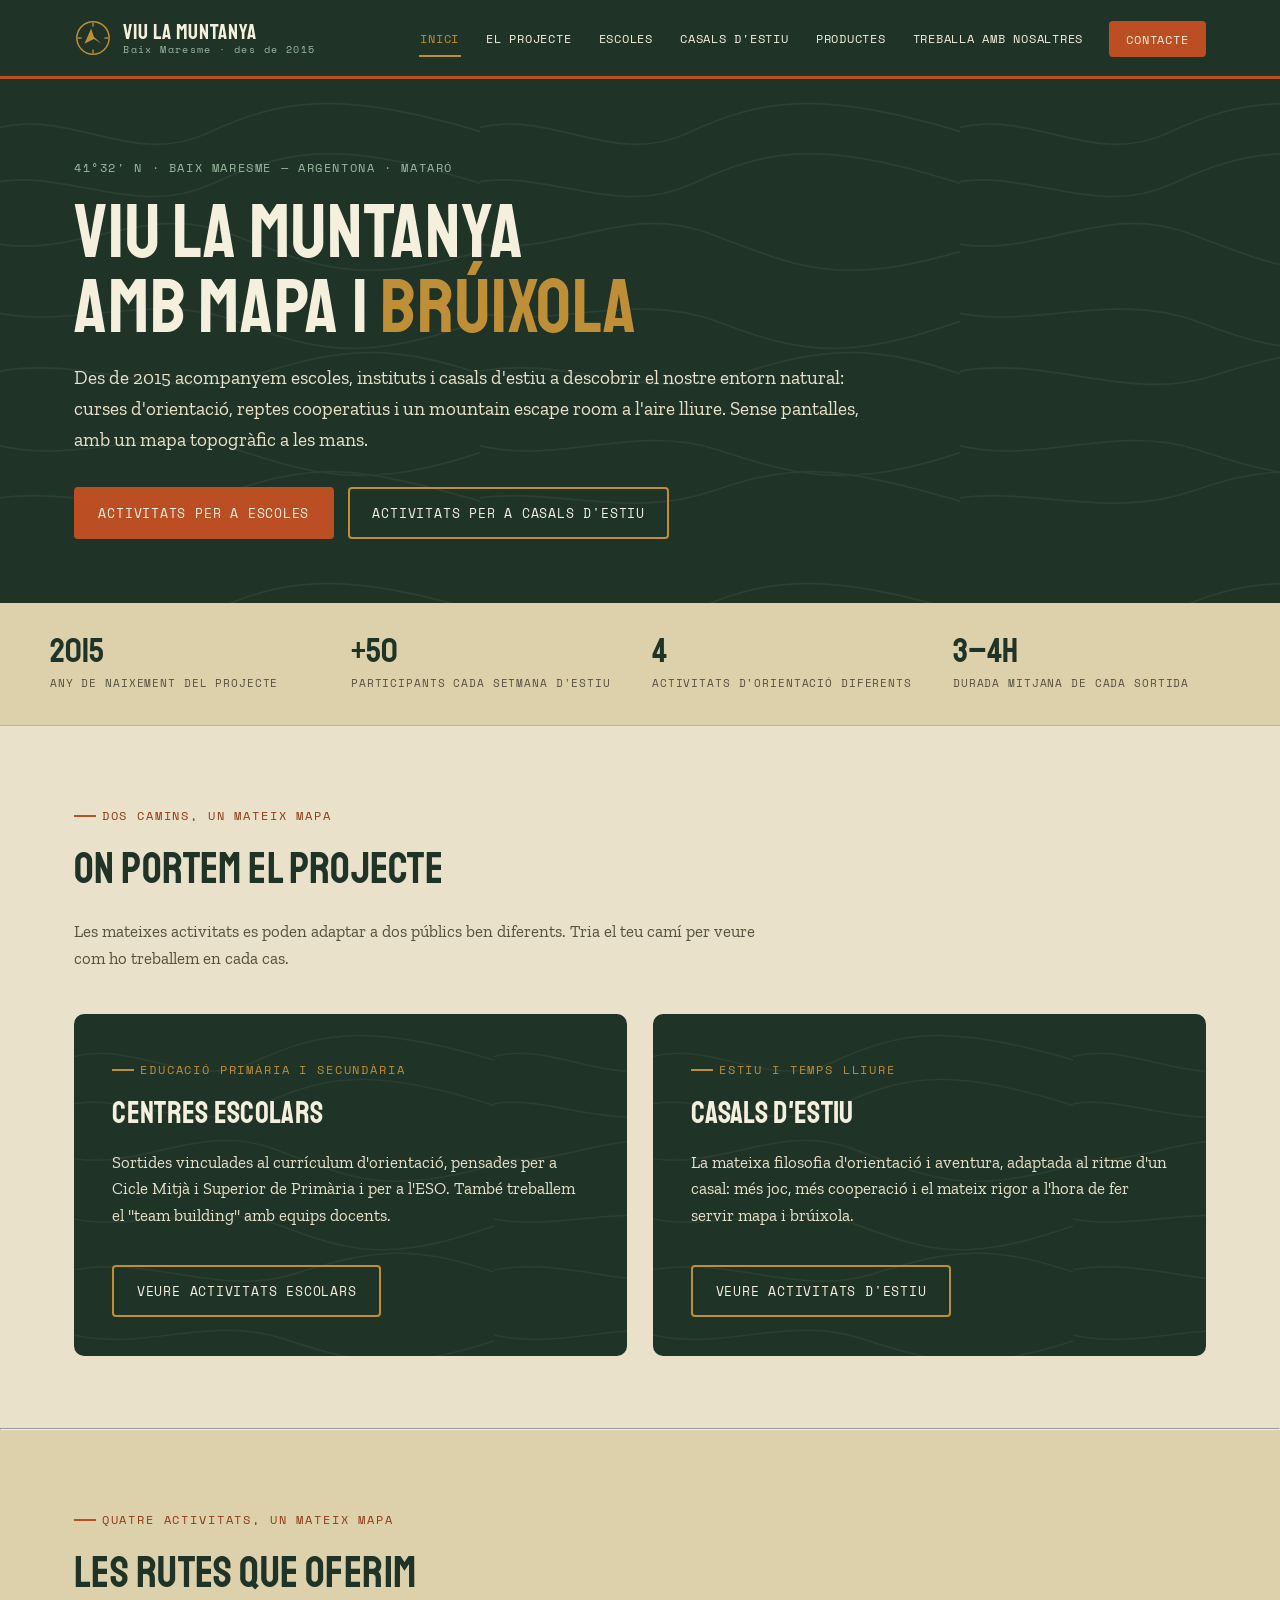
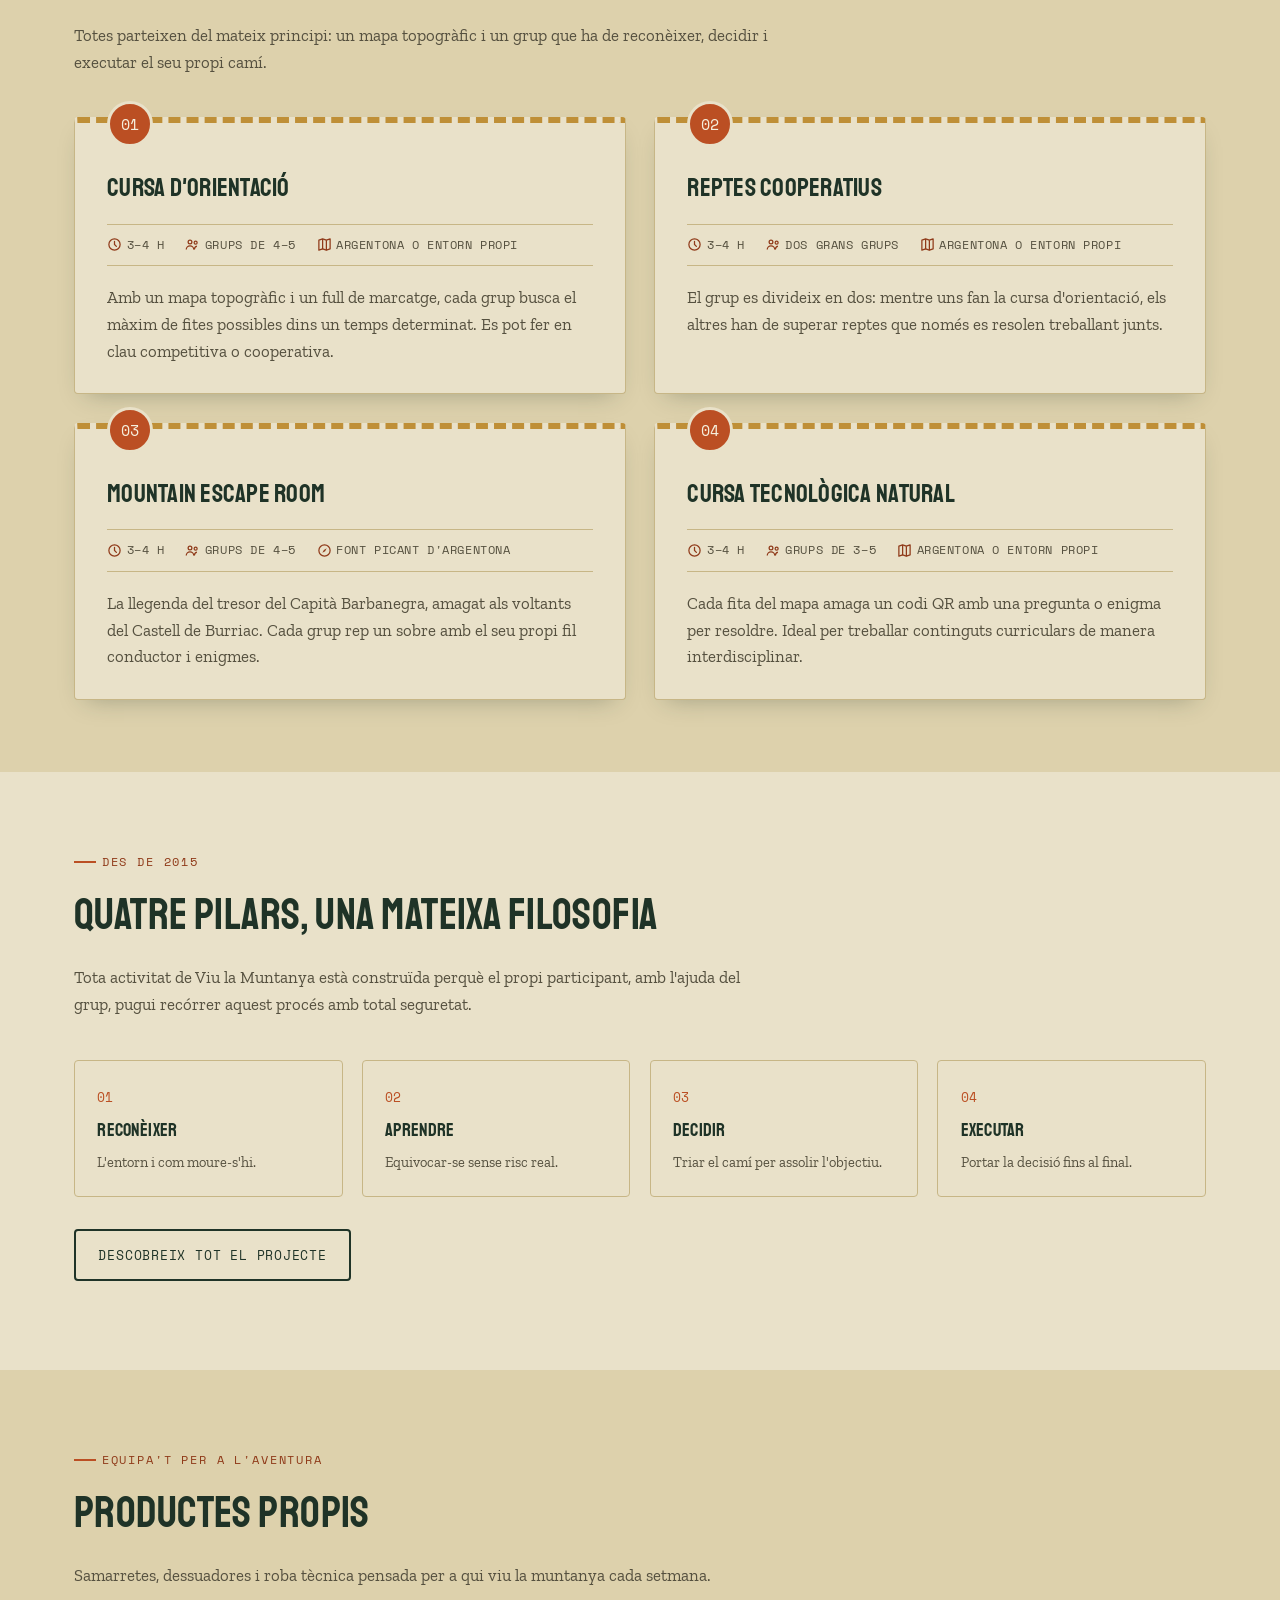
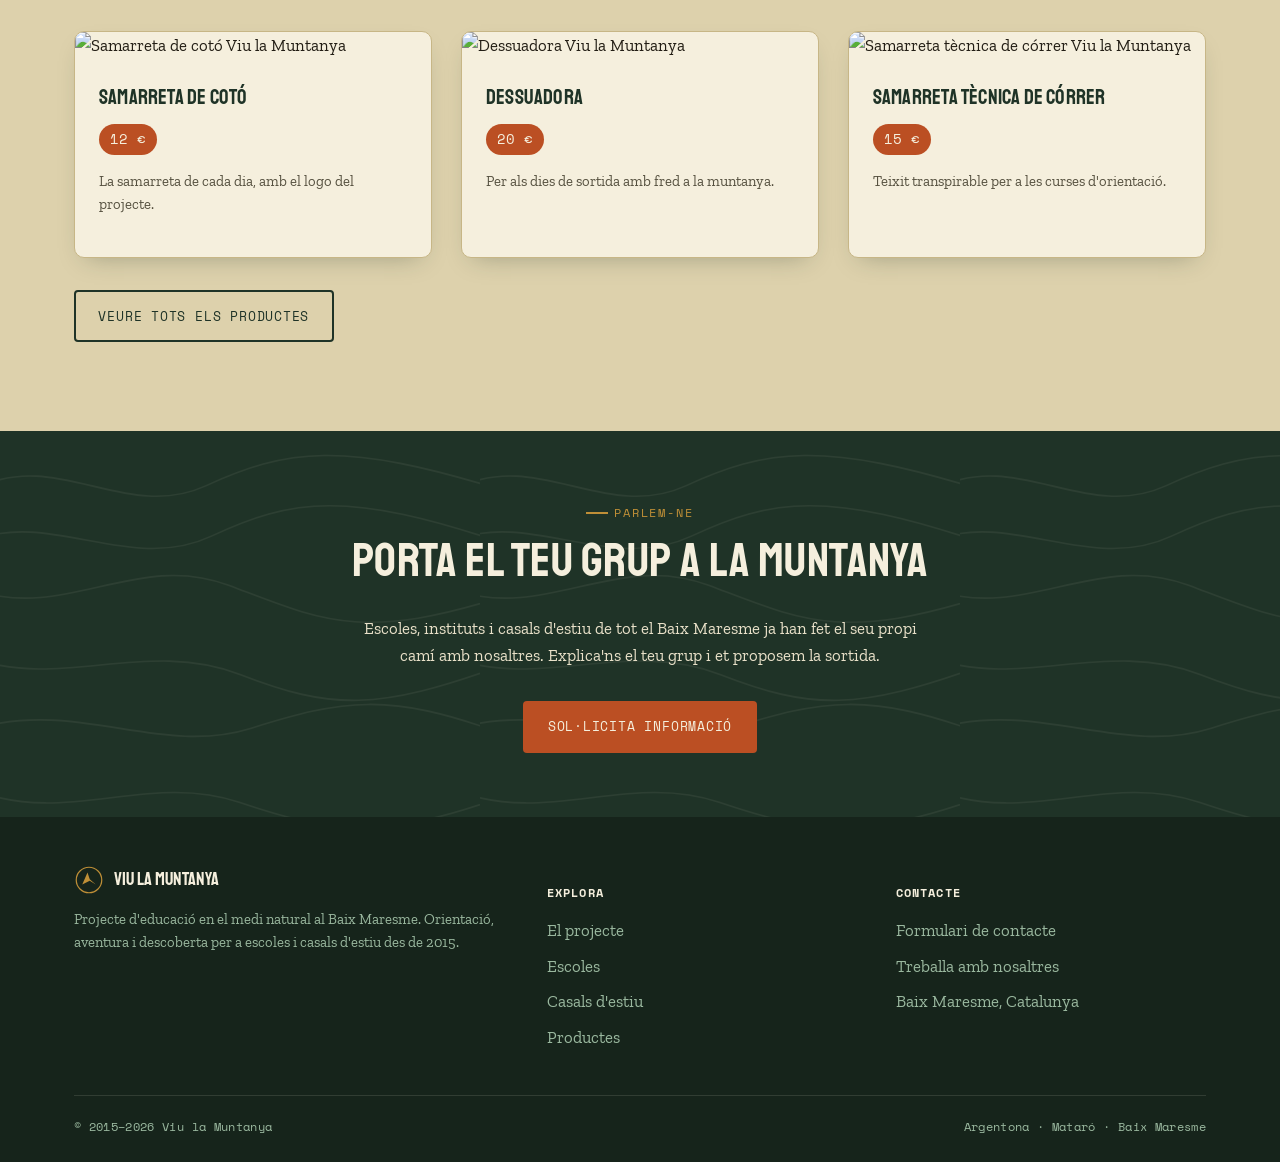
==== index.html @ aa9889a5 "IMPORT" ====
<!doctype html>
<html lang="ca">
<head>
<meta charset="UTF-8">
<meta name="viewport" content="width=device-width, initial-scale=1">
<title>Viu la Muntanya — Orientació i aventura al Baix Maresme</title>
<meta name="description" content="Des de 2015 portem escoles, instituts i casals d'estiu a descobrir el Baix Maresme amb mapa, brúixola i esperit d'aventura. Curses d'orientació, reptes cooperatius i mountain escape room.">
<link rel="icon" type="image/svg+xml" href="assets/favicon.svg">
<link rel="preconnect" href="https://fonts.googleapis.com">
<link rel="preconnect" href="https://fonts.gstatic.com" crossorigin>
<link href="https://fonts.googleapis.com/css2?family=Staatliches&family=Zilla+Slab:wght@400;500;600;700&family=Space+Mono:wght@400;700&display=swap" rel="stylesheet">
<link rel="stylesheet" href="css/styles.css">
</head>
<body>

<svg style="display:none" aria-hidden="true">
  <symbol id="icon-clock" viewBox="0 0 24 24"><circle cx="12" cy="12" r="9" fill="none" stroke="currentColor" stroke-width="2"/><path d="M12 7v5l3 3" fill="none" stroke="currentColor" stroke-width="2" stroke-linecap="round"/></symbol>
  <symbol id="icon-users" viewBox="0 0 24 24"><circle cx="8" cy="8" r="3" fill="none" stroke="currentColor" stroke-width="2"/><path d="M2 20c0-3.3 2.7-6 6-6s6 2.7 6 6" fill="none" stroke="currentColor" stroke-width="2"/><circle cx="17" cy="9" r="2.4" fill="none" stroke="currentColor" stroke-width="2"/><path d="M15 20c0-2.6 1.8-4.7 4-5.4" fill="none" stroke="currentColor" stroke-width="2"/></symbol>
  <symbol id="icon-map" viewBox="0 0 24 24"><path d="M9 3 3 5v16l6-2 6 2 6-2V3l-6 2-6-2Z" fill="none" stroke="currentColor" stroke-width="2" stroke-linejoin="round"/><line x1="9" y1="3" x2="9" y2="19" stroke="currentColor" stroke-width="2"/><line x1="15" y1="5" x2="15" y2="21" stroke="currentColor" stroke-width="2"/></symbol>
  <symbol id="icon-compass" viewBox="0 0 24 24"><circle cx="12" cy="12" r="9" fill="none" stroke="currentColor" stroke-width="2"/><path d="M15.5 8.5 13 13l-4.5 2.5L11 11z" fill="currentColor"/></symbol>
  <symbol id="icon-menu" viewBox="0 0 24 24"><line x1="4" y1="7" x2="20" y2="7" stroke="currentColor" stroke-width="2"/><line x1="4" y1="12" x2="20" y2="12" stroke="currentColor" stroke-width="2"/><line x1="4" y1="17" x2="20" y2="17" stroke="currentColor" stroke-width="2"/></symbol>
  <symbol id="icon-close" viewBox="0 0 24 24"><line x1="5" y1="5" x2="19" y2="19" stroke="currentColor" stroke-width="2"/><line x1="19" y1="5" x2="5" y2="19" stroke="currentColor" stroke-width="2"/></symbol>
</svg>

<header class="site-header">
  <div class="container">
    <a href="index.html" class="brand">
      <svg class="brand__mark" viewBox="0 0 40 40" aria-hidden="true">
        <circle cx="20" cy="20" r="17" stroke="currentColor" stroke-width="1.6" fill="none"/>
        <line x1="20" y1="4" x2="20" y2="8" stroke="currentColor" stroke-width="1.4"/>
        <line x1="20" y1="32" x2="20" y2="36" stroke="currentColor" stroke-width="1.4"/>
        <line x1="4" y1="20" x2="8" y2="20" stroke="currentColor" stroke-width="1.4"/>
        <line x1="32" y1="20" x2="36" y2="20" stroke="currentColor" stroke-width="1.4"/>
        <path d="M11 26 18 10 21 19 29 26 21 21Z" fill="currentColor"/>
      </svg>
      <span class="brand__word">Viu la Muntanya<small>Baix Maresme · des de 2015</small></span>
    </a>
    <button class="nav__toggle" aria-label="Obrir menú" aria-expanded="false">
      <svg width="22" height="22"><use href="#icon-menu"/></svg>
    </button>
    <nav class="nav" aria-label="Navegació principal">
      <ul class="nav__list">
        <li><a href="index.html" aria-current="page">Inici</a></li>
        <li><a href="projecte.html">El projecte</a></li>
        <li><a href="escoles.html">Escoles</a></li>
        <li><a href="casals.html">Casals d'estiu</a></li>
        <li><a href="productes.html">Productes</a></li>
        <li><a href="treballa.html">Treballa amb nosaltres</a></li>
        <li><a href="contacte.html" class="nav__cta">Contacte</a></li>
      </ul>
    </nav>
  </div>
</header>

<main>

  <section class="hero topo-bg topo-bg--dark">
    <div class="container">
      <p class="hero__coords">41°32′ N · Baix Maresme — Argentona · Mataró</p>
      <h1>Viu la muntanya<br>amb mapa i <em>brúixola</em></h1>
      <p class="hero__lede">Des de 2015 acompanyem escoles, instituts i casals d'estiu a descobrir el nostre entorn natural: curses d'orientació, reptes cooperatius i un mountain escape room a l'aire lliure. Sense pantalles, amb un mapa topogràfic a les mans.</p>
      <div class="hero__actions">
        <a href="escoles.html" class="btn btn--primary">Activitats per a escoles</a>
        <a href="casals.html" class="btn btn--ghost">Activitats per a casals d'estiu</a>
      </div>
    </div>
  </section>

  <section class="stats">
    <div class="container stats__grid">
      <div class="reveal">
        <div class="stat__num">2015</div>
        <div class="stat__label">Any de naixement del projecte</div>
      </div>
      <div class="reveal">
        <div class="stat__num">+50</div>
        <div class="stat__label">Participants cada setmana d'estiu</div>
      </div>
      <div class="reveal">
        <div class="stat__num">4</div>
        <div class="stat__label">Activitats d'orientació diferents</div>
      </div>
      <div class="reveal">
        <div class="stat__num">3–4h</div>
        <div class="stat__label">Durada mitjana de cada sortida</div>
      </div>
    </div>
  </section>

  <section class="section">
    <div class="container">
      <div class="section__head">
        <span class="eyebrow">Dos camins, un mateix mapa</span>
        <h2>On portem el projecte</h2>
        <p>Les mateixes activitats es poden adaptar a dos públics ben diferents. Tria el teu camí per veure com ho treballem en cada cas.</p>
      </div>
      <div class="fork">
        <article class="fork__card reveal">
          <span class="eyebrow eyebrow--onDark">Educació primària i secundària</span>
          <h3>Centres escolars</h3>
          <p>Sortides vinculades al currículum d'orientació, pensades per a Cicle Mitjà i Superior de Primària i per a l'ESO. També treballem el "team building" amb equips docents.</p>
          <a href="escoles.html" class="btn btn--ghost">Veure activitats escolars</a>
        </article>
        <article class="fork__card reveal">
          <span class="eyebrow eyebrow--onDark">Estiu i temps lliure</span>
          <h3>Casals d'estiu</h3>
          <p>La mateixa filosofia d'orientació i aventura, adaptada al ritme d'un casal: més joc, més cooperació i el mateix rigor a l'hora de fer servir mapa i brúixola.</p>
          <a href="casals.html" class="btn btn--ghost">Veure activitats d'estiu</a>
        </article>
      </div>
    </div>
  </section>

  <hr class="divider-trail">

  <section class="section section--alt">
    <div class="container">
      <div class="section__head">
        <span class="eyebrow">Quatre activitats, un mateix mapa</span>
        <h2>Les rutes que oferim</h2>
        <p>Totes parteixen del mateix principi: un mapa topogràfic i un grup que ha de reconèixer, decidir i executar el seu propi camí.</p>
      </div>
      <div class="routes">
        <article class="route-card reveal">
          <span class="route-card__badge">01</span>
          <h3>Cursa d'orientació</h3>
          <div class="route-card__meta">
            <span><svg><use href="#icon-clock"/></svg>3–4 h</span>
            <span><svg><use href="#icon-users"/></svg>Grups de 4–5</span>
            <span><svg><use href="#icon-map"/></svg>Argentona o entorn propi</span>
          </div>
          <p>Amb un mapa topogràfic i un full de marcatge, cada grup busca el màxim de fites possibles dins un temps determinat. Es pot fer en clau competitiva o cooperativa.</p>
        </article>
        <article class="route-card reveal">
          <span class="route-card__badge">02</span>
          <h3>Reptes cooperatius</h3>
          <div class="route-card__meta">
            <span><svg><use href="#icon-clock"/></svg>3–4 h</span>
            <span><svg><use href="#icon-users"/></svg>Dos grans grups</span>
            <span><svg><use href="#icon-map"/></svg>Argentona o entorn propi</span>
          </div>
          <p>El grup es divideix en dos: mentre uns fan la cursa d'orientació, els altres han de superar reptes que només es resolen treballant junts.</p>
        </article>
        <article class="route-card reveal">
          <span class="route-card__badge">03</span>
          <h3>Mountain Escape Room</h3>
          <div class="route-card__meta">
            <span><svg><use href="#icon-clock"/></svg>3–4 h</span>
            <span><svg><use href="#icon-users"/></svg>Grups de 4–5</span>
            <span><svg><use href="#icon-compass"/></svg>Font Picant d'Argentona</span>
          </div>
          <p>La llegenda del tresor del Capità Barbanegra, amagat als voltants del Castell de Burriac. Cada grup rep un sobre amb el seu propi fil conductor i enigmes.</p>
        </article>
        <article class="route-card reveal">
          <span class="route-card__badge">04</span>
          <h3>Cursa tecnològica natural</h3>
          <div class="route-card__meta">
            <span><svg><use href="#icon-clock"/></svg>3–4 h</span>
            <span><svg><use href="#icon-users"/></svg>Grups de 3–5</span>
            <span><svg><use href="#icon-map"/></svg>Argentona o entorn propi</span>
          </div>
          <p>Cada fita del mapa amaga un codi QR amb una pregunta o enigma per resoldre. Ideal per treballar continguts curriculars de manera interdisciplinar.</p>
        </article>
      </div>
    </div>
  </section>

  <section class="section">
    <div class="container">
      <div class="section__head">
        <span class="eyebrow">Des de 2015</span>
        <h2>Quatre pilars, una mateixa filosofia</h2>
        <p>Tota activitat de Viu la Muntanya està construïda perquè el propi participant, amb l'ajuda del grup, pugui recórrer aquest procés amb total seguretat.</p>
      </div>
      <div class="pillars">
        <div class="pillar reveal"><span class="pillar__num">01</span><h4>Reconèixer</h4><p>L'entorn i com moure-s'hi.</p></div>
        <div class="pillar reveal"><span class="pillar__num">02</span><h4>Aprendre</h4><p>Equivocar-se sense risc real.</p></div>
        <div class="pillar reveal"><span class="pillar__num">03</span><h4>Decidir</h4><p>Triar el camí per assolir l'objectiu.</p></div>
        <div class="pillar reveal"><span class="pillar__num">04</span><h4>Executar</h4><p>Portar la decisió fins al final.</p></div>
      </div>
      <p style="margin-top:2rem"><a href="projecte.html" class="btn btn--dark">Descobreix tot el projecte</a></p>
    </div>
  </section>

  <section class="section section--alt">
    <div class="container">
      <div class="section__head">
        <span class="eyebrow">Equipa't per a l'aventura</span>
        <h2>Productes propis</h2>
        <p>Samarretes, dessuadores i roba tècnica pensada per a qui viu la muntanya cada setmana.</p>
      </div>
      <div class="products">
        <article class="product-card reveal">
          <img src="https://lh3.googleusercontent.com/sitesv/[base64]w640" alt="Samarreta de cotó Viu la Muntanya" loading="lazy">
          <div class="product-card__body">
            <h3>Samarreta de cotó</h3>
            <span class="price-tag">12 €</span>
            <p>La samarreta de cada dia, amb el logo del projecte.</p>
          </div>
        </article>
        <article class="product-card reveal">
          <img src="https://lh3.googleusercontent.com/sitesv/[base64]w640" alt="Dessuadora Viu la Muntanya" loading="lazy">
          <div class="product-card__body">
            <h3>Dessuadora</h3>
            <span class="price-tag">20 €</span>
            <p>Per als dies de sortida amb fred a la muntanya.</p>
          </div>
        </article>
        <article class="product-card reveal">
          <img src="https://lh3.googleusercontent.com/sitesv/[base64]w640" alt="Samarreta tècnica de córrer Viu la Muntanya" loading="lazy">
          <div class="product-card__body">
            <h3>Samarreta tècnica de córrer</h3>
            <span class="price-tag">15 €</span>
            <p>Teixit transpirable per a les curses d'orientació.</p>
          </div>
        </article>
      </div>
      <p style="margin-top:2rem"><a href="productes.html" class="btn btn--dark">Veure tots els productes</a></p>
    </div>
  </section>

  <section class="cta-final topo-bg topo-bg--dark">
    <div class="container">
      <span class="eyebrow eyebrow--onDark">Parlem-ne</span>
      <h2>Porta el teu grup a la muntanya</h2>
      <p>Escoles, instituts i casals d'estiu de tot el Baix Maresme ja han fet el seu propi camí amb nosaltres. Explica'ns el teu grup i et proposem la sortida.</p>
      <div class="hero__actions">
        <a href="contacte.html" class="btn btn--primary">Sol·licita informació</a>
      </div>
    </div>
  </section>

</main>

<footer class="site-footer">
  <div class="container">
    <div class="footer__grid">
      <div>
        <div class="footer__brand">
          <svg viewBox="0 0 40 40" aria-hidden="true"><circle cx="20" cy="20" r="17" stroke="currentColor" stroke-width="1.6" fill="none"/><path d="M11 26 18 10 21 19 29 26 21 21Z" fill="currentColor"/></svg>
          <span>Viu la Muntanya</span>
        </div>
        <p>Projecte d'educació en el medi natural al Baix Maresme. Orientació, aventura i descoberta per a escoles i casals d'estiu des de 2015.</p>
      </div>
      <div class="footer">
        <h5>Explora</h5>
        <ul class="footer__links">
          <li><a href="projecte.html">El projecte</a></li>
          <li><a href="escoles.html">Escoles</a></li>
          <li><a href="casals.html">Casals d'estiu</a></li>
          <li><a href="productes.html">Productes</a></li>
        </ul>
      </div>
      <div class="footer">
        <h5>Contacte</h5>
        <ul class="footer__links">
          <li><a href="contacte.html">Formulari de contacte</a></li>
          <li><a href="treballa.html">Treballa amb nosaltres</a></li>
          <li>Baix Maresme, Catalunya</li>
        </ul>
      </div>
    </div>
    <div class="footer__bottom">
      <span>© 2015–2026 Viu la Muntanya</span>
      <span>Argentona · Mataró · Baix Maresme</span>
    </div>
  </div>
</footer>

<script src="js/main.js"></script>
</body>
</html>
---- css/styles.css ----
/* ==========================================================================
   VIU LA MUNTANYA — sistema de disseny
   Paleta "mapa topogràfic": paper envellit, verd de bosc, blaus de fita
   i el taronja de senyalització de rutes (blaze) com a accent d'acció.
   ========================================================================== */

:root {
  /* ---- color ---- */
  --forest-deep:   #1f3327;
  --forest-mid:    #395a41;
  --forest-pale:   #9ab89f;
  --paper:         #e9e1c9;
  --paper-dark:    #ddd1ac;
  --paper-darker:  #c7b686;
  --blaze:         #bb4f23;
  --blaze-dark:    #8f3a19;
  --ochre:         #bf8f37;
  --ink:           #221d14;
  --ink-soft:      #55503f;
  --cream:         #f5efdd;

  /* ---- type ---- */
  --f-display: "Staatliches", "Arial Narrow", sans-serif;
  --f-body: "Zilla Slab", Georgia, "Times New Roman", serif;
  --f-mono: "Space Mono", "Courier New", monospace;

  /* ---- scale ---- */
  --container: 1180px;
  --radius-sm: 4px;
  --radius-md: 10px;
  --shadow-card: 0 10px 24px -12px rgba(31, 51, 39, 0.35);
}

/* ---------------------------------------------------------------------- */
/* Reset                                                                    */
/* ---------------------------------------------------------------------- */
*, *::before, *::after { box-sizing: border-box; }
html { scroll-behavior: smooth; }
@media (prefers-reduced-motion: reduce) {
  html { scroll-behavior: auto; }
  *, *::before, *::after {
    animation-duration: 0.01ms !important;
    animation-iteration-count: 1 !important;
    transition-duration: 0.01ms !important;
    scroll-behavior: auto !important;
  }
}

body {
  margin: 0;
  background: var(--paper);
  color: var(--ink);
  font-family: var(--f-body);
  font-size: 1.05rem;
  line-height: 1.6;
  -webkit-font-smoothing: antialiased;
}

img { max-width: 100%; display: block; }
a { color: inherit; text-decoration: none; }
ul { list-style: none; margin: 0; padding: 0; }
h1, h2, h3, h4 { margin: 0; font-family: var(--f-display); font-weight: 400; letter-spacing: 0.01em; }
p { margin: 0 0 1em; }
button { font: inherit; cursor: pointer; }

:focus-visible {
  outline: 3px solid var(--blaze);
  outline-offset: 3px;
}

/* topographic contour texture, used as a faint background layer */
.topo-bg {
  position: relative;
}
.topo-bg::before {
  content: "";
  position: absolute;
  inset: 0;
  background-image: url("../assets/topo-light.svg");
  background-size: 480px;
  opacity: 0.55;
  pointer-events: none;
}
.topo-bg--dark::before {
  background-image: url("../assets/topo-dark.svg");
  opacity: 0.5;
}

.container {
  max-width: var(--container);
  margin: 0 auto;
  padding: 0 1.5rem;
  position: relative;
  z-index: 1;
}

.eyebrow {
  display: inline-flex;
  align-items: center;
  gap: 0.5em;
  font-family: var(--f-mono);
  font-size: 0.72rem;
  letter-spacing: 0.16em;
  text-transform: uppercase;
  color: var(--blaze-dark);
}
.eyebrow::before {
  content: "";
  width: 22px;
  height: 2px;
  background: var(--blaze);
  display: inline-block;
}
.eyebrow--onDark { color: var(--ochre); }
.eyebrow--onDark::before { background: var(--ochre); }

/* ---------------------------------------------------------------------- */
/* Header / navegació                                                       */
/* ---------------------------------------------------------------------- */
.site-header {
  position: sticky;
  top: 0;
  z-index: 50;
  background: var(--forest-deep);
  border-bottom: 3px solid var(--blaze);
}
.site-header .container {
  display: flex;
  align-items: center;
  justify-content: space-between;
  height: 76px;
}
.brand {
  display: flex;
  align-items: center;
  gap: 0.7rem;
  color: var(--cream);
}
.brand__mark { width: 38px; height: 38px; flex-shrink: 0; color: var(--ochre); }
.brand__word {
  font-family: var(--f-display);
  font-size: 1.35rem;
  letter-spacing: 0.03em;
  line-height: 1;
}
.brand__word small {
  display: block;
  font-family: var(--f-mono);
  font-size: 0.62rem;
  letter-spacing: 0.14em;
  color: var(--forest-pale);
  margin-top: 3px;
}

.nav {
  display: flex;
  align-items: center;
  gap: 1.6rem;
}
.nav__list {
  display: flex;
  align-items: center;
  gap: 1.5rem;
}
.nav__list a {
  font-family: var(--f-mono);
  font-size: 0.78rem;
  letter-spacing: 0.06em;
  text-transform: uppercase;
  color: var(--cream);
  padding: 0.4rem 0.1rem;
  border-bottom: 2px solid transparent;
  transition: border-color 0.15s ease, color 0.15s ease;
}
.nav__list a:hover { border-color: var(--ochre); }
.nav__list a[aria-current="page"] { color: var(--ochre); border-color: var(--ochre); }
.nav__cta {
  background: var(--blaze);
  color: var(--cream) !important;
  padding: 0.55rem 1.1rem !important;
  border-radius: var(--radius-sm);
  border-bottom: none !important;
}
.nav__cta:hover { background: var(--blaze-dark); border-color: transparent !important; }

.nav__toggle {
  display: none;
  background: none;
  border: none;
  color: var(--cream);
  width: 40px;
  height: 40px;
}

@media (max-width: 860px) {
  .nav__toggle { display: inline-flex; align-items: center; justify-content: center; }
  .nav {
    position: fixed;
    inset: 76px 0 0 0;
    background: var(--forest-deep);
    flex-direction: column;
    align-items: stretch;
    padding: 1.5rem;
    transform: translateY(-8px);
    opacity: 0;
    visibility: hidden;
    transition: opacity 0.18s ease, transform 0.18s ease, visibility 0.18s;
  }
  .nav.is-open { opacity: 1; visibility: visible; transform: translateY(0); }
  .nav__list { flex-direction: column; align-items: flex-start; gap: 0; width: 100%; }
  .nav__list li { width: 100%; border-bottom: 1px solid rgba(245,239,221,0.12); }
  .nav__list a { display: block; padding: 1rem 0.2rem; }
  .nav__cta { margin-top: 1rem; text-align: center; }
}

/* ---------------------------------------------------------------------- */
/* Hero                                                                     */
/* ---------------------------------------------------------------------- */
.hero {
  background: var(--forest-deep);
  color: var(--cream);
  padding: 5rem 0 4rem;
  overflow: hidden;
}
.hero--page { padding: 3.6rem 0 3rem; }
.hero__coords {
  font-family: var(--f-mono);
  font-size: 0.72rem;
  letter-spacing: 0.14em;
  color: var(--forest-pale);
  text-transform: uppercase;
  margin-bottom: 1.1rem;
}
.hero h1 {
  font-size: clamp(2.6rem, 6vw, 5rem);
  line-height: 0.98;
  color: var(--cream);
  text-transform: uppercase;
}
.hero h1 em {
  font-style: normal;
  color: var(--ochre);
}
.hero__lede {
  font-family: var(--f-body);
  font-size: 1.2rem;
  max-width: 42em;
  color: var(--paper);
  margin-top: 1.1rem;
}
.hero__actions {
  display: flex;
  flex-wrap: wrap;
  gap: 0.9rem;
  margin-top: 2rem;
}

.btn {
  display: inline-flex;
  align-items: center;
  gap: 0.5em;
  font-family: var(--f-mono);
  font-size: 0.82rem;
  letter-spacing: 0.06em;
  text-transform: uppercase;
  padding: 0.85rem 1.4rem;
  border-radius: var(--radius-sm);
  border: 2px solid transparent;
  transition: transform 0.12s ease, background 0.15s ease, color 0.15s ease, border-color 0.15s ease;
}
.btn:hover { transform: translateY(-2px); }
.btn--primary { background: var(--blaze); color: var(--cream); }
.btn--primary:hover { background: var(--blaze-dark); }
.btn--ghost { border-color: var(--ochre); color: var(--cream); }
.btn--ghost:hover { background: rgba(245,239,221,0.08); }
.btn--dark { border-color: var(--forest-deep); color: var(--forest-deep); }
.btn--dark:hover { background: var(--forest-deep); color: var(--cream); }

/* ---------------------------------------------------------------------- */
/* Stats strip                                                              */
/* ---------------------------------------------------------------------- */
.stats {
  background: var(--paper-dark);
  border-bottom: 1px solid var(--paper-darker);
}
.stats__grid {
  display: grid;
  grid-template-columns: repeat(4, 1fr);
  gap: 1.5rem;
  padding: 2rem 0;
}
.stat__num {
  font-family: var(--f-display);
  font-size: 2.1rem;
  color: var(--forest-deep);
  line-height: 1;
}
.stat__label {
  font-family: var(--f-mono);
  font-size: 0.68rem;
  letter-spacing: 0.08em;
  text-transform: uppercase;
  color: var(--ink-soft);
  margin-top: 0.4rem;
}
@media (max-width: 760px) {
  .stats__grid { grid-template-columns: repeat(2, 1fr); }
}

/* ---------------------------------------------------------------------- */
/* Seccions genèriques                                                      */
/* ---------------------------------------------------------------------- */
.section { padding: 4.5rem 0; }
.section--tight { padding: 3rem 0; }
.section--alt { background: var(--paper-dark); }
.section__head { max-width: 42em; margin-bottom: 2.6rem; }
.section__head h2 {
  font-size: clamp(1.9rem, 3.6vw, 2.7rem);
  color: var(--forest-deep);
  text-transform: uppercase;
  margin-top: 0.6rem;
}
.section__head p { color: var(--ink-soft); margin-top: 0.9rem; font-size: 1.05rem; }

.divider-trail {
  height: 1px;
  background-image: repeating-linear-gradient(90deg, var(--paper-darker) 0 10px, transparent 10px 18px);
  margin: 0;
}

/* ---------------------------------------------------------------------- */
/* Targetes "fork in the trail" (públic: escoles / casals)                  */
/* ---------------------------------------------------------------------- */
.fork {
  display: grid;
  grid-template-columns: 1fr 1fr;
  gap: 1.6rem;
}
.fork__card {
  background: var(--forest-deep);
  color: var(--cream);
  padding: 2.4rem;
  border-radius: var(--radius-md);
  position: relative;
  overflow: hidden;
  transition: transform 0.18s ease;
}
.fork__card:hover { transform: translateY(-4px); }
.fork__card::after {
  content: "";
  position: absolute; inset: 0;
  background-image: url("../assets/topo-dark.svg");
  background-size: 420px;
  opacity: 0.45;
  pointer-events: none;
}
.fork__card > * { position: relative; z-index: 1; }
.fork__card h3 {
  font-size: 1.9rem;
  text-transform: uppercase;
  margin: 0.6rem 0 0.7rem;
  color: var(--cream);
}
.fork__card p { color: var(--paper); }
.fork__card .btn { margin-top: 1.2rem; }
@media (max-width: 760px) { .fork { grid-template-columns: 1fr; } }

/* ---------------------------------------------------------------------- */
/* Targetes de ruta (activitats) — l'element signatura del lloc            */
/* ---------------------------------------------------------------------- */
.routes {
  display: grid;
  grid-template-columns: repeat(2, 1fr);
  gap: 1.8rem;
}
@media (max-width: 760px) { .routes { grid-template-columns: 1fr; } }

.route-card {
  background: var(--paper);
  border: 1px solid var(--paper-darker);
  border-top: 6px dashed var(--ochre);
  border-radius: var(--radius-sm);
  padding: 2rem 2rem 1.8rem;
  position: relative;
  box-shadow: var(--shadow-card);
  scroll-margin-top: 100px;
}
.route-card__badge {
  position: absolute;
  top: -22px;
  left: 2rem;
  width: 46px;
  height: 46px;
  background: var(--blaze);
  color: var(--cream);
  border-radius: 50%;
  display: flex;
  align-items: center;
  justify-content: center;
  font-family: var(--f-mono);
  font-size: 0.95rem;
  border: 3px solid var(--paper);
}
.route-card h3 {
  margin-top: 0.8rem;
  font-size: 1.6rem;
  color: var(--forest-deep);
  text-transform: uppercase;
}
.route-card__meta {
  display: flex;
  flex-wrap: wrap;
  gap: 0.9rem 1.3rem;
  margin: 0.9rem 0 1.1rem;
  padding: 0.7rem 0;
  border-top: 1px solid var(--paper-darker);
  border-bottom: 1px solid var(--paper-darker);
}
.route-card__meta span {
  display: inline-flex;
  align-items: center;
  gap: 0.4em;
  font-family: var(--f-mono);
  font-size: 0.72rem;
  letter-spacing: 0.05em;
  text-transform: uppercase;
  color: var(--ink-soft);
}
.route-card__meta svg { width: 15px; height: 15px; color: var(--blaze-dark); flex-shrink: 0; }
.route-card p { color: var(--ink-soft); }
.route-card p:last-child { margin-bottom: 0; }
.route-card strong { color: var(--ink); }

/* ---------------------------------------------------------------------- */
/* Caixa d'informació (a qui va dirigit / com funcionem)                    */
/* ---------------------------------------------------------------------- */
.infobar {
  display: grid;
  grid-template-columns: repeat(3, 1fr);
  gap: 1.4rem;
  margin-top: 2.5rem;
}
@media (max-width: 860px) { .infobar { grid-template-columns: 1fr; } }
.infobox {
  background: var(--cream);
  border-left: 4px solid var(--forest-mid);
  padding: 1.5rem 1.6rem;
  border-radius: 0 var(--radius-sm) var(--radius-sm) 0;
}
.infobox h4 {
  font-family: var(--f-mono);
  text-transform: uppercase;
  font-size: 0.78rem;
  letter-spacing: 0.08em;
  color: var(--forest-mid);
  margin-bottom: 0.6rem;
}
.infobox p { color: var(--ink-soft); font-size: 0.96rem; margin: 0; }

/* ---------------------------------------------------------------------- */
/* Timeline (El projecte)                                                   */
/* ---------------------------------------------------------------------- */
.timeline { position: relative; padding-left: 2.6rem; }
.timeline::before {
  content: "";
  position: absolute;
  left: 10px; top: 6px; bottom: 6px;
  width: 2px;
  background-image: repeating-linear-gradient(180deg, var(--forest-mid) 0 8px, transparent 8px 14px);
}
.timeline__step { position: relative; padding-bottom: 2.4rem; }
.timeline__step:last-child { padding-bottom: 0; }
.timeline__step::before {
  content: "";
  position: absolute;
  left: -2.6rem;
  top: 2px;
  width: 22px; height: 22px;
  background: var(--blaze);
  border: 3px solid var(--paper);
  border-radius: 50%;
  box-shadow: 0 0 0 2px var(--forest-mid);
}
.timeline__step h4 {
  font-family: var(--f-display);
  font-size: 1.3rem;
  color: var(--forest-deep);
  text-transform: uppercase;
}
.timeline__step p { color: var(--ink-soft); margin-top: 0.4rem; }

/* ---------------------------------------------------------------------- */
/* Pilars (targetes petites en fila)                                        */
/* ---------------------------------------------------------------------- */
.pillars {
  display: grid;
  grid-template-columns: repeat(4, 1fr);
  gap: 1.2rem;
}
@media (max-width: 860px) { .pillars { grid-template-columns: repeat(2, 1fr); } }
.pillar {
  background: var(--paper);
  border: 1px solid var(--paper-darker);
  padding: 1.4rem;
  text-align: left;
  border-radius: var(--radius-sm);
}
.pillar__num { font-family: var(--f-mono); color: var(--blaze); font-size: 0.8rem; }
.pillar h4 { font-size: 1.15rem; margin: 0.4rem 0 0.3rem; color: var(--forest-deep); text-transform: uppercase; }
.pillar p { font-size: 0.9rem; color: var(--ink-soft); margin: 0; }

/* ---------------------------------------------------------------------- */
/* Productes                                                                */
/* ---------------------------------------------------------------------- */
.products {
  display: grid;
  grid-template-columns: repeat(3, 1fr);
  gap: 1.8rem;
}
@media (max-width: 900px) { .products { grid-template-columns: 1fr; } }
.product-card {
  background: var(--cream);
  border-radius: var(--radius-md);
  overflow: hidden;
  border: 1px solid var(--paper-darker);
  box-shadow: var(--shadow-card);
  display: flex;
  flex-direction: column;
}
.product-card__gallery {
  display: grid;
  grid-template-columns: 2fr 1fr;
  gap: 2px;
  background: var(--paper-darker);
}
.product-card__gallery img { width: 100%; height: 100%; object-fit: cover; aspect-ratio: 1 / 1; }
.product-card__gallery .stack { display: grid; grid-template-rows: 1fr 1fr; gap: 2px; }
.product-card__body { padding: 1.4rem 1.5rem 1.6rem; flex: 1; display: flex; flex-direction: column; }
.product-card h3 { font-size: 1.3rem; color: var(--forest-deep); text-transform: uppercase; }
.product-card p { color: var(--ink-soft); font-size: 0.92rem; flex: 1; }
.price-tag {
  align-self: flex-start;
  background: var(--blaze);
  color: var(--cream);
  font-family: var(--f-mono);
  font-size: 0.85rem;
  padding: 0.3rem 0.7rem;
  border-radius: 999px;
  margin: 0.6rem 0 0.9rem;
}

/* ---------------------------------------------------------------------- */
/* Formularis incrustats (contacte / treballa)                              */
/* ---------------------------------------------------------------------- */
.form-frame {
  background: var(--cream);
  border: 2px solid var(--forest-deep);
  border-radius: var(--radius-md);
  padding: 0.6rem;
  box-shadow: var(--shadow-card);
}
.form-frame__label {
  font-family: var(--f-mono);
  font-size: 0.7rem;
  letter-spacing: 0.1em;
  text-transform: uppercase;
  color: var(--forest-mid);
  padding: 0.6rem 0.8rem 0;
}
.form-frame iframe {
  width: 100%;
  min-height: 900px;
  border: none;
  border-radius: var(--radius-sm);
}
.form-fallback {
  margin-top: 1rem;
  font-family: var(--f-mono);
  font-size: 0.85rem;
}

.contact-info {
  display: grid;
  grid-template-columns: repeat(3, 1fr);
  gap: 1.4rem;
  margin-bottom: 2.4rem;
}
@media (max-width: 860px) { .contact-info { grid-template-columns: 1fr; } }

/* ---------------------------------------------------------------------- */
/* CTA final                                                                */
/* ---------------------------------------------------------------------- */
.cta-final {
  background: var(--forest-deep);
  color: var(--cream);
  padding: 4rem 0;
  text-align: center;
}
.cta-final h2 {
  font-size: clamp(2rem, 4vw, 3rem);
  text-transform: uppercase;
}
.cta-final p { color: var(--paper); max-width: 34em; margin: 1rem auto 2rem; }
.cta-final .hero__actions { justify-content: center; }

/* ---------------------------------------------------------------------- */
/* Footer                                                                   */
/* ---------------------------------------------------------------------- */
.site-footer {
  background: #16241b;
  color: var(--forest-pale);
  padding: 3rem 0 1.6rem;
}
.footer__grid {
  display: grid;
  grid-template-columns: 1.4fr 1fr 1fr;
  gap: 2.4rem;
  padding-bottom: 2.2rem;
  border-bottom: 1px solid rgba(245,239,221,0.12);
}
@media (max-width: 760px) { .footer__grid { grid-template-columns: 1fr; } }
.footer__brand { display: flex; align-items: center; gap: 0.6rem; color: var(--cream); margin-bottom: 0.8rem; }
.footer__brand svg { width: 30px; height: 30px; color: var(--ochre); }
.footer__brand span { font-family: var(--f-display); font-size: 1.15rem; text-transform: uppercase; }
.site-footer p { font-size: 0.92rem; max-width: 30em; }
.footer h5 {
  font-family: var(--f-mono);
  font-size: 0.72rem;
  letter-spacing: 0.1em;
  text-transform: uppercase;
  color: var(--cream);
  margin-bottom: 0.9rem;
}
.footer__links li { margin-bottom: 0.55rem; }
.footer__links a:hover { color: var(--ochre); }
.footer__bottom {
  display: flex;
  justify-content: space-between;
  flex-wrap: wrap;
  gap: 0.6rem;
  padding-top: 1.4rem;
  font-family: var(--f-mono);
  font-size: 0.72rem;
  letter-spacing: 0.03em;
}

/* ---------------------------------------------------------------------- */
/* Scroll reveal utility                                                    */
/* ---------------------------------------------------------------------- */
.reveal { opacity: 0; transform: translateY(16px); transition: opacity 0.5s ease, transform 0.5s ease; }
.reveal.is-visible { opacity: 1; transform: translateY(0); }
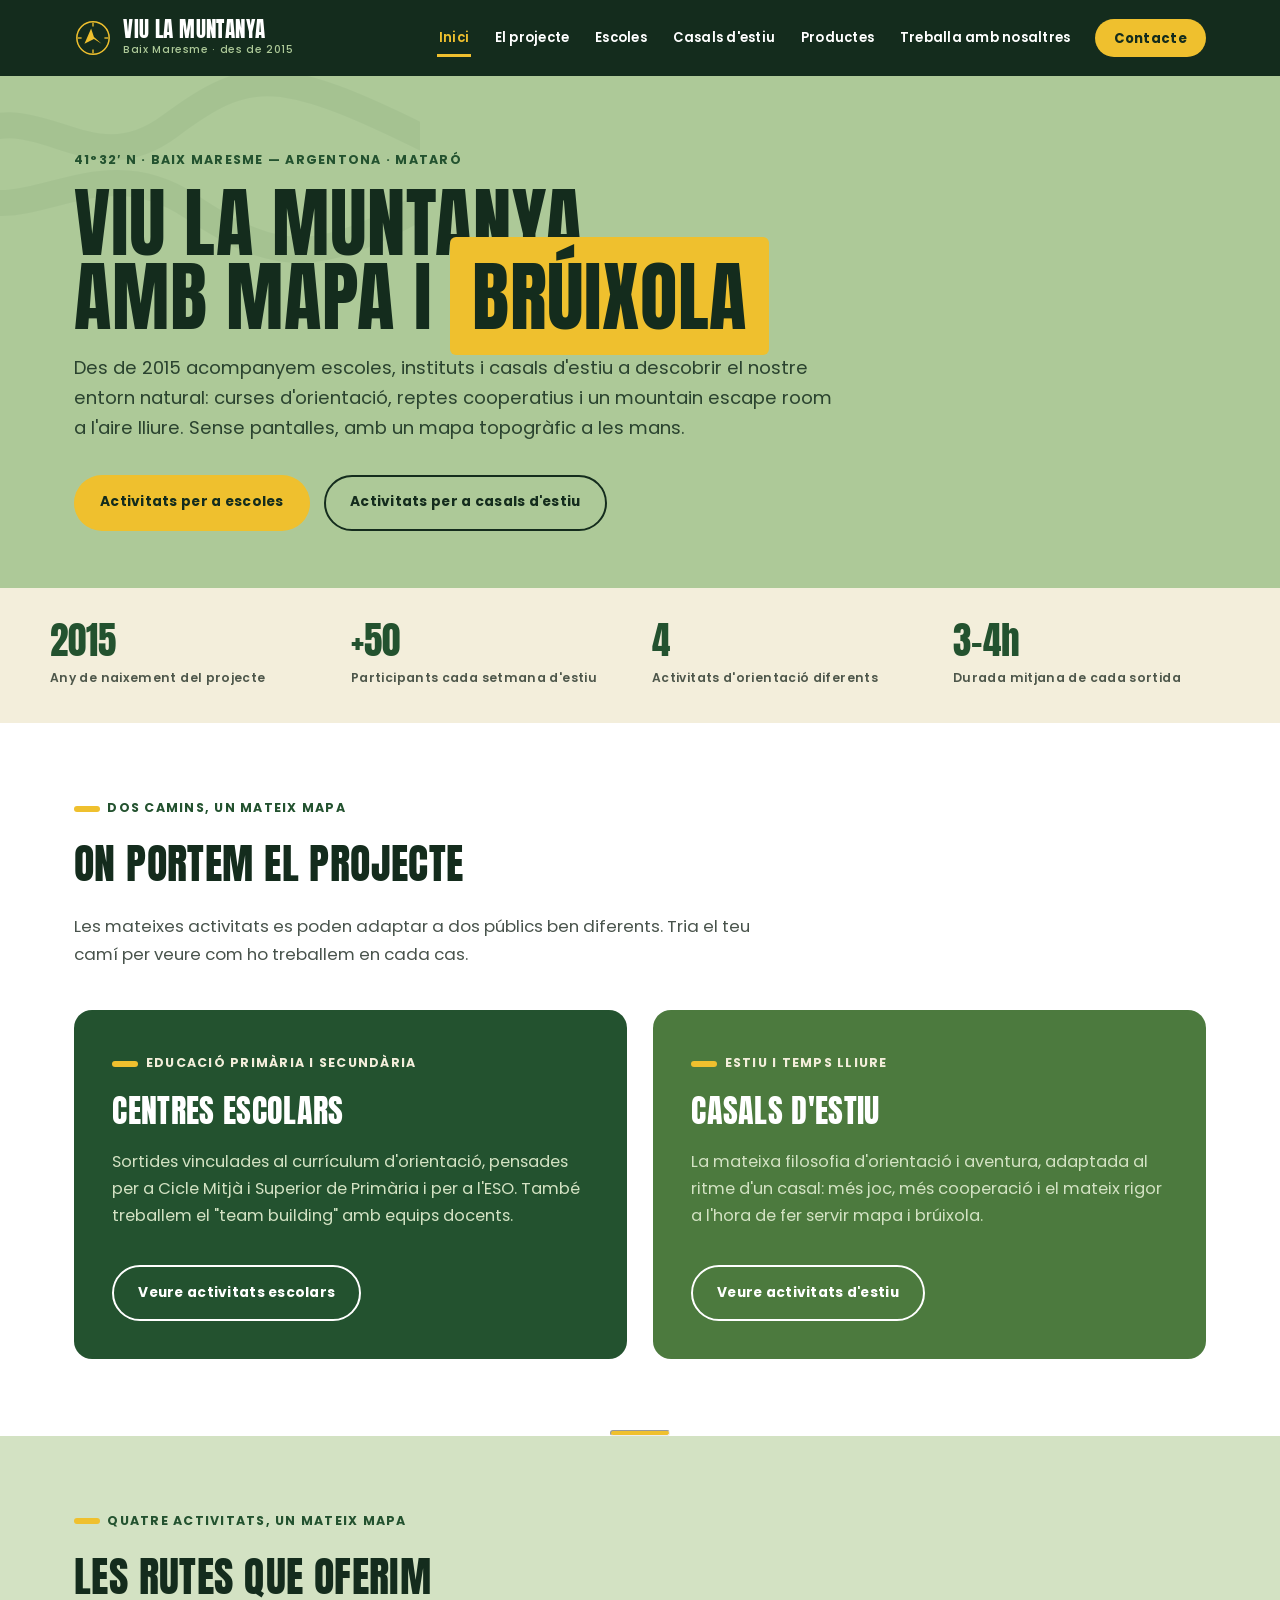
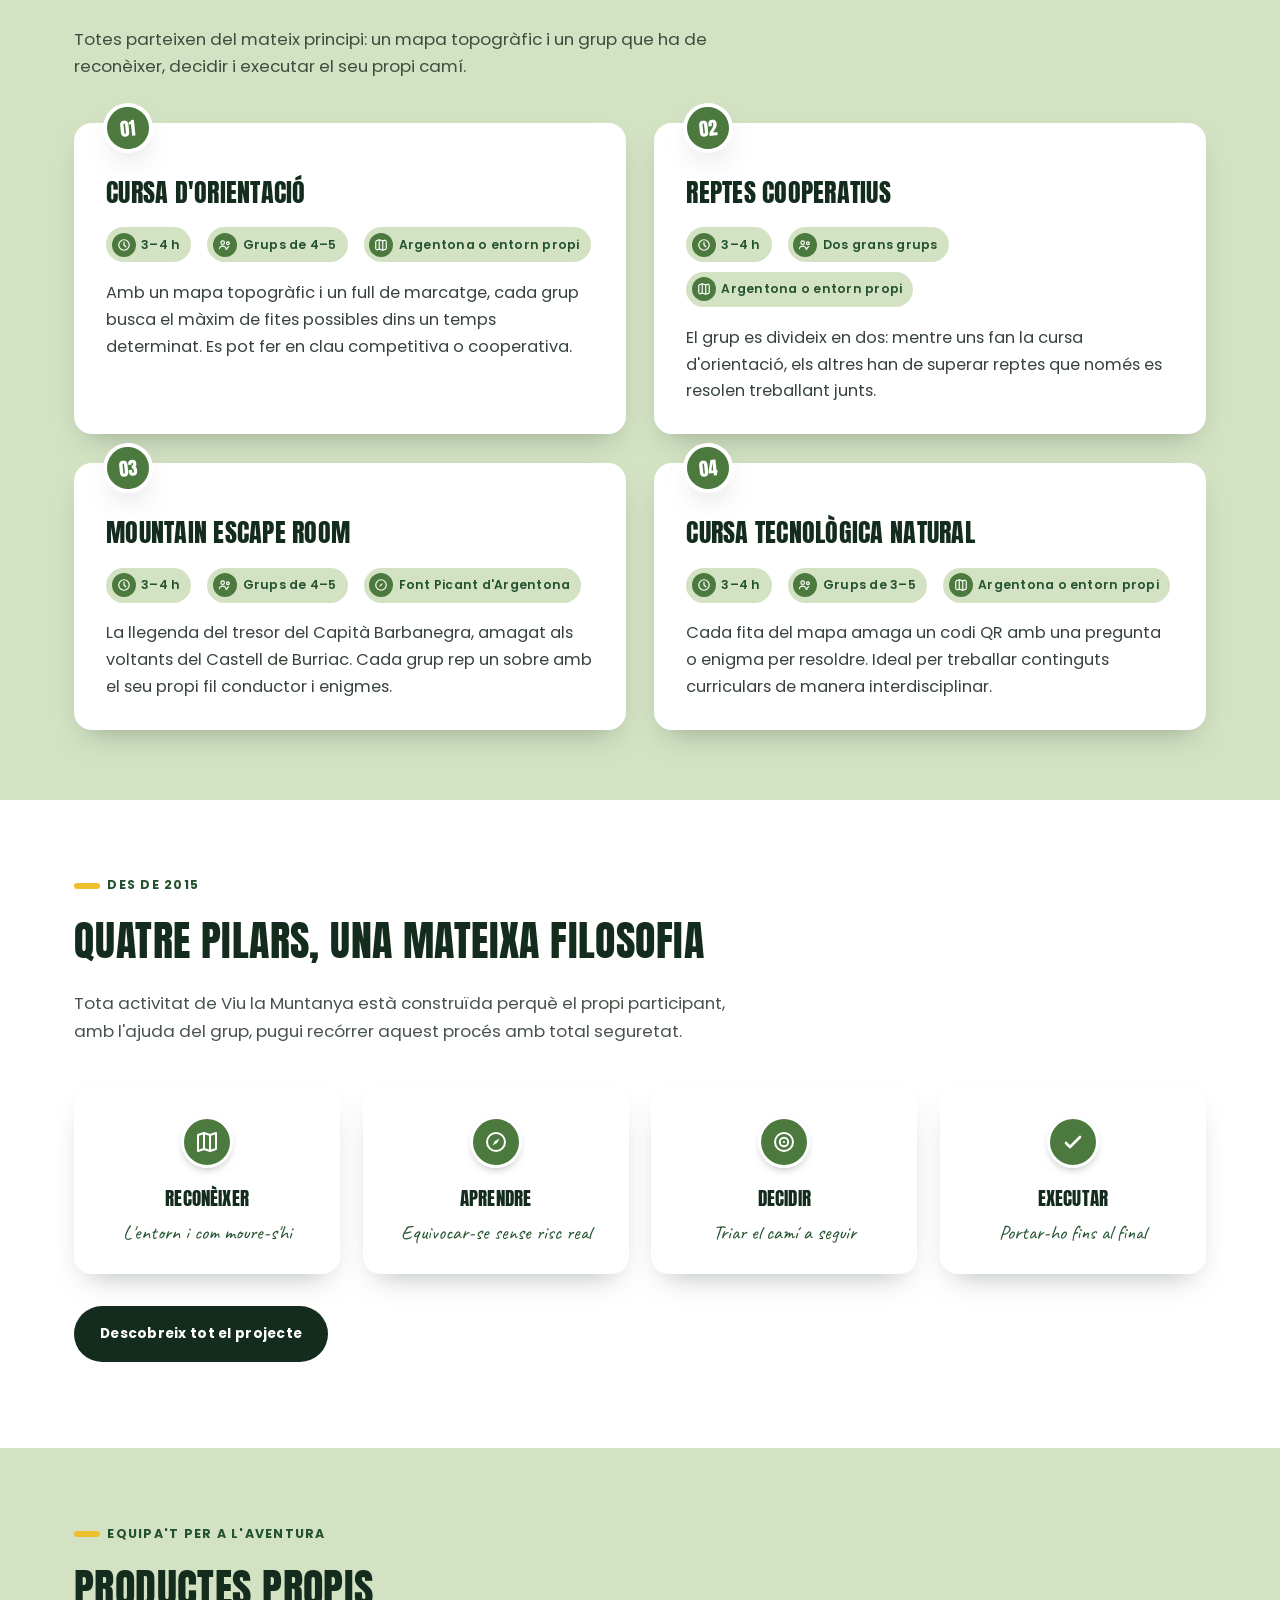
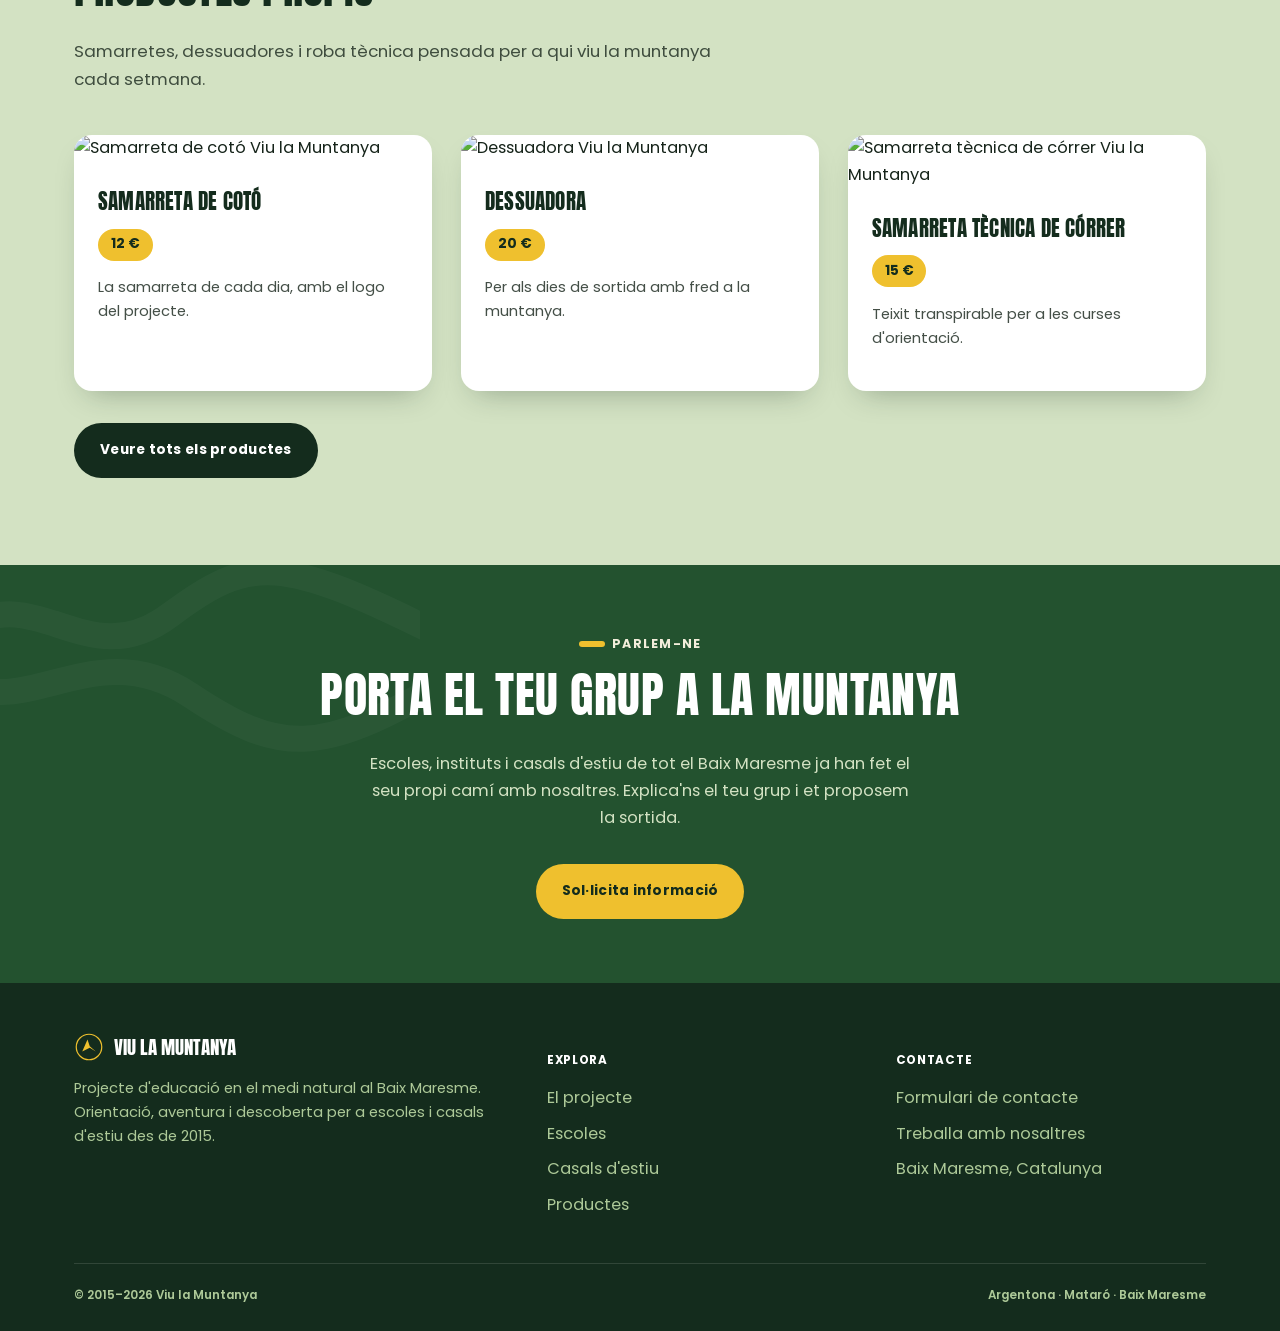
==== commit 520d8ae6: "UPDATE" ====
--- a/index.html
+++ b/index.html
@@ -8,7 +8,7 @@
 <link rel="icon" type="image/svg+xml" href="assets/favicon.svg">
 <link rel="preconnect" href="https://fonts.googleapis.com">
 <link rel="preconnect" href="https://fonts.gstatic.com" crossorigin>
-<link href="https://fonts.googleapis.com/css2?family=Staatliches&family=Zilla+Slab:wght@400;500;600;700&family=Space+Mono:wght@400;700&display=swap" rel="stylesheet">
+<link href="https://fonts.googleapis.com/css2?family=Anton&family=Poppins:wght@400;500;600;700;800&family=Caveat:wght@600;700&display=swap" rel="stylesheet">
 <link rel="stylesheet" href="css/styles.css">
 </head>
 <body>
@@ -20,6 +20,8 @@
   <symbol id="icon-compass" viewBox="0 0 24 24"><circle cx="12" cy="12" r="9" fill="none" stroke="currentColor" stroke-width="2"/><path d="M15.5 8.5 13 13l-4.5 2.5L11 11z" fill="currentColor"/></symbol>
   <symbol id="icon-menu" viewBox="0 0 24 24"><line x1="4" y1="7" x2="20" y2="7" stroke="currentColor" stroke-width="2"/><line x1="4" y1="12" x2="20" y2="12" stroke="currentColor" stroke-width="2"/><line x1="4" y1="17" x2="20" y2="17" stroke="currentColor" stroke-width="2"/></symbol>
   <symbol id="icon-close" viewBox="0 0 24 24"><line x1="5" y1="5" x2="19" y2="19" stroke="currentColor" stroke-width="2"/><line x1="19" y1="5" x2="5" y2="19" stroke="currentColor" stroke-width="2"/></symbol>
+  <symbol id="icon-target" viewBox="0 0 24 24"><circle cx="12" cy="12" r="9" fill="none" stroke="currentColor" stroke-width="2"/><circle cx="12" cy="12" r="4.2" fill="none" stroke="currentColor" stroke-width="2"/><circle cx="12" cy="12" r="1.1" fill="currentColor"/></symbol>
+  <symbol id="icon-check" viewBox="0 0 24 24"><path d="M5 13l4 4L19 7" fill="none" stroke="currentColor" stroke-width="2.6" stroke-linecap="round" stroke-linejoin="round"/></symbol>
 </svg>
 
 <header class="site-header">
@@ -54,14 +56,14 @@
 
 <main>
 
-  <section class="hero topo-bg topo-bg--dark">
+  <section class="hero topo-bg">
     <div class="container">
       <p class="hero__coords">41°32′ N · Baix Maresme — Argentona · Mataró</p>
-      <h1>Viu la muntanya<br>amb mapa i <em>brúixola</em></h1>
+      <h1>Viu la muntanya<br>amb mapa i <mark>brúixola</mark></h1>
       <p class="hero__lede">Des de 2015 acompanyem escoles, instituts i casals d'estiu a descobrir el nostre entorn natural: curses d'orientació, reptes cooperatius i un mountain escape room a l'aire lliure. Sense pantalles, amb un mapa topogràfic a les mans.</p>
       <div class="hero__actions">
         <a href="escoles.html" class="btn btn--primary">Activitats per a escoles</a>
-        <a href="casals.html" class="btn btn--ghost">Activitats per a casals d'estiu</a>
+        <a href="casals.html" class="btn btn--outline">Activitats per a casals d'estiu</a>
       </div>
     </div>
   </section>
@@ -173,10 +175,10 @@
         <p>Tota activitat de Viu la Muntanya està construïda perquè el propi participant, amb l'ajuda del grup, pugui recórrer aquest procés amb total seguretat.</p>
       </div>
       <div class="pillars">
-        <div class="pillar reveal"><span class="pillar__num">01</span><h4>Reconèixer</h4><p>L'entorn i com moure-s'hi.</p></div>
-        <div class="pillar reveal"><span class="pillar__num">02</span><h4>Aprendre</h4><p>Equivocar-se sense risc real.</p></div>
-        <div class="pillar reveal"><span class="pillar__num">03</span><h4>Decidir</h4><p>Triar el camí per assolir l'objectiu.</p></div>
-        <div class="pillar reveal"><span class="pillar__num">04</span><h4>Executar</h4><p>Portar la decisió fins al final.</p></div>
+        <div class="pillar reveal"><span class="icon-badge"><svg><use href="#icon-map"/></svg></span><h4>Reconèixer</h4><p>L'entorn i com moure-s'hi</p></div>
+        <div class="pillar reveal"><span class="icon-badge"><svg><use href="#icon-compass"/></svg></span><h4>Aprendre</h4><p>Equivocar-se sense risc real</p></div>
+        <div class="pillar reveal"><span class="icon-badge"><svg><use href="#icon-target"/></svg></span><h4>Decidir</h4><p>Triar el camí a seguir</p></div>
+        <div class="pillar reveal"><span class="icon-badge"><svg><use href="#icon-check"/></svg></span><h4>Executar</h4><p>Portar-ho fins al final</p></div>
       </div>
       <p style="margin-top:2rem"><a href="projecte.html" class="btn btn--dark">Descobreix tot el projecte</a></p>
     </div>
--- a/css/styles.css
+++ b/css/styles.css
@@ -1,39 +1,33 @@
 /* ==========================================================================
-   VIU LA MUNTANYA — sistema de disseny
-   Paleta "mapa topogràfic": paper envellit, verd de bosc, blaus de fita
-   i el taronja de senyalització de rutes (blaze) com a accent d'acció.
+   VIU LA MUNTANYA — sistema de disseny v2
+   Basat directament en el fullet oficial "Perdre't per trobar-te":
+   verd viu, crema, groc d'avís i tipografia de pòster.
    ========================================================================== */
 
 :root {
-  /* ---- color ---- */
-  --forest-deep:   #1f3327;
-  --forest-mid:    #395a41;
-  --forest-pale:   #9ab89f;
-  --paper:         #e9e1c9;
-  --paper-dark:    #ddd1ac;
-  --paper-darker:  #c7b686;
-  --blaze:         #bb4f23;
-  --blaze-dark:    #8f3a19;
-  --ochre:         #bf8f37;
-  --ink:           #221d14;
-  --ink-soft:      #55503f;
-  --cream:         #f5efdd;
-
-  /* ---- type ---- */
-  --f-display: "Staatliches", "Arial Narrow", sans-serif;
-  --f-body: "Zilla Slab", Georgia, "Times New Roman", serif;
-  --f-mono: "Space Mono", "Courier New", monospace;
-
-  /* ---- scale ---- */
+  /* ---- color (extret del fullet) ---- */
+  --green-ink:   #142c1d;  /* verd quasi negre: capçalera, peu, text principal */
+  --green-dark:  #23522f;  /* verd fosc: targetes i blocs de crida a l'acció */
+  --green-mid:   #4c7a3e;  /* verd viu: cercles d'icona, accents, hover */
+  --green-mid-dk:#3a5f30;
+  --sage:        #adc998;  /* verd clar: fons de secció */
+  --sage-soft:   #d3e2c3;  /* verd molt clar: fons alternatiu */
+  --cream:       #f3eedb;  /* targetes clares */
+  --yellow:      #efc02e;  /* accent d'avís / crida a l'acció */
+  --yellow-dark: #d6a913;
+  --ink:         #16241a;  /* text sobre fons clar */
+  --white:       #ffffff;
+
+  --f-display: "Anton", "Arial Narrow", sans-serif;
+  --f-body: "Poppins", "Segoe UI", sans-serif;
+  --f-hand: "Caveat", cursive;
+
   --container: 1180px;
-  --radius-sm: 4px;
-  --radius-md: 10px;
-  --shadow-card: 0 10px 24px -12px rgba(31, 51, 39, 0.35);
-}
-
-/* ---------------------------------------------------------------------- */
-/* Reset                                                                    */
-/* ---------------------------------------------------------------------- */
+  --radius-sm: 8px;
+  --radius-md: 18px;
+  --shadow-card: 0 14px 30px -14px rgba(20, 44, 29, 0.35);
+}
+
 *, *::before, *::after { box-sizing: border-box; }
 html { scroll-behavior: smooth; }
 @media (prefers-reduced-motion: reduce) {
@@ -48,11 +42,11 @@
 
 body {
   margin: 0;
-  background: var(--paper);
+  background: var(--white);
   color: var(--ink);
   font-family: var(--f-body);
-  font-size: 1.05rem;
-  line-height: 1.6;
+  font-size: 1.02rem;
+  line-height: 1.65;
   -webkit-font-smoothing: antialiased;
 }
 
@@ -62,28 +56,31 @@
 h1, h2, h3, h4 { margin: 0; font-family: var(--f-display); font-weight: 400; letter-spacing: 0.01em; }
 p { margin: 0 0 1em; }
 button { font: inherit; cursor: pointer; }
+strong { font-weight: 700; }
 
 :focus-visible {
-  outline: 3px solid var(--blaze);
+  outline: 3px solid var(--yellow-dark);
   outline-offset: 3px;
 }
 
-/* topographic contour texture, used as a faint background layer */
-.topo-bg {
-  position: relative;
-}
+/* pinzellada decorativa (substitueix la textura de mapa) */
+.topo-bg { position: relative; }
 .topo-bg::before {
   content: "";
   position: absolute;
-  inset: 0;
+  top: 0; left: 0;
+  width: 420px; height: 320px;
+  max-width: 60%;
   background-image: url("../assets/topo-light.svg");
-  background-size: 480px;
-  opacity: 0.55;
+  background-repeat: no-repeat;
+  background-size: contain;
+  background-position: top left;
+  opacity: 0.5;
   pointer-events: none;
 }
 .topo-bg--dark::before {
   background-image: url("../assets/topo-dark.svg");
-  opacity: 0.5;
+  opacity: 0.4;
 }
 
 .container {
@@ -97,22 +94,32 @@
 .eyebrow {
   display: inline-flex;
   align-items: center;
-  gap: 0.5em;
-  font-family: var(--f-mono);
-  font-size: 0.72rem;
-  letter-spacing: 0.16em;
+  gap: 0.6em;
+  font-family: var(--f-body);
+  font-weight: 700;
+  font-size: 0.78rem;
+  letter-spacing: 0.1em;
   text-transform: uppercase;
-  color: var(--blaze-dark);
+  color: var(--green-dark);
 }
 .eyebrow::before {
   content: "";
-  width: 22px;
-  height: 2px;
-  background: var(--blaze);
+  width: 26px;
+  height: 6px;
+  border-radius: 4px;
+  background: var(--yellow);
   display: inline-block;
 }
-.eyebrow--onDark { color: var(--ochre); }
-.eyebrow--onDark::before { background: var(--ochre); }
+.eyebrow--onDark { color: var(--cream); }
+
+mark {
+  background: var(--yellow);
+  color: var(--green-ink);
+  padding: 0.02em 0.28em;
+  border-radius: 6px;
+  box-decoration-break: clone;
+  -webkit-box-decoration-break: clone;
+}
 
 /* ---------------------------------------------------------------------- */
 /* Header / navegació                                                       */
@@ -121,8 +128,7 @@
   position: sticky;
   top: 0;
   z-index: 50;
-  background: var(--forest-deep);
-  border-bottom: 3px solid var(--blaze);
+  background: var(--green-ink);
 }
 .site-header .container {
   display: flex;
@@ -134,70 +140,59 @@
   display: flex;
   align-items: center;
   gap: 0.7rem;
-  color: var(--cream);
-}
-.brand__mark { width: 38px; height: 38px; flex-shrink: 0; color: var(--ochre); }
+  color: var(--white);
+}
+.brand__mark { width: 38px; height: 38px; flex-shrink: 0; color: var(--yellow); }
 .brand__word {
   font-family: var(--f-display);
-  font-size: 1.35rem;
-  letter-spacing: 0.03em;
+  font-size: 1.3rem;
+  letter-spacing: 0.02em;
   line-height: 1;
+  text-transform: uppercase;
 }
 .brand__word small {
   display: block;
-  font-family: var(--f-mono);
-  font-size: 0.62rem;
-  letter-spacing: 0.14em;
-  color: var(--forest-pale);
-  margin-top: 3px;
-}
-
-.nav {
-  display: flex;
-  align-items: center;
-  gap: 1.6rem;
-}
-.nav__list {
-  display: flex;
-  align-items: center;
-  gap: 1.5rem;
-}
+  font-family: var(--f-body);
+  font-weight: 500;
+  text-transform: none;
+  font-size: 0.65rem;
+  letter-spacing: 0.06em;
+  color: var(--sage);
+  margin-top: 4px;
+}
+
+.nav { display: flex; align-items: center; gap: 1.6rem; }
+.nav__list { display: flex; align-items: center; gap: 1.4rem; }
 .nav__list a {
-  font-family: var(--f-mono);
-  font-size: 0.78rem;
-  letter-spacing: 0.06em;
-  text-transform: uppercase;
-  color: var(--cream);
+  font-family: var(--f-body);
+  font-weight: 600;
+  font-size: 0.82rem;
+  letter-spacing: 0.02em;
+  color: var(--white);
   padding: 0.4rem 0.1rem;
-  border-bottom: 2px solid transparent;
+  border-bottom: 3px solid transparent;
   transition: border-color 0.15s ease, color 0.15s ease;
 }
-.nav__list a:hover { border-color: var(--ochre); }
-.nav__list a[aria-current="page"] { color: var(--ochre); border-color: var(--ochre); }
+.nav__list a:hover { border-color: var(--yellow); }
+.nav__list a[aria-current="page"] { color: var(--yellow); border-color: var(--yellow); }
 .nav__cta {
-  background: var(--blaze);
-  color: var(--cream) !important;
-  padding: 0.55rem 1.1rem !important;
-  border-radius: var(--radius-sm);
+  background: var(--yellow);
+  color: var(--green-ink) !important;
+  font-weight: 700 !important;
+  padding: 0.6rem 1.2rem !important;
+  border-radius: 999px;
   border-bottom: none !important;
 }
-.nav__cta:hover { background: var(--blaze-dark); border-color: transparent !important; }
-
-.nav__toggle {
-  display: none;
-  background: none;
-  border: none;
-  color: var(--cream);
-  width: 40px;
-  height: 40px;
-}
+.nav__cta:hover { background: var(--yellow-dark); border-color: transparent !important; }
+
+.nav__toggle { display: none; background: none; border: none; color: var(--white); width: 40px; height: 40px; }
 
 @media (max-width: 860px) {
   .nav__toggle { display: inline-flex; align-items: center; justify-content: center; }
   .nav {
     position: fixed;
     inset: 76px 0 0 0;
-    background: var(--forest-deep);
+    background: var(--green-ink);
     flex-direction: column;
     align-items: stretch;
     padding: 1.5rem;
@@ -208,254 +203,222 @@
   }
   .nav.is-open { opacity: 1; visibility: visible; transform: translateY(0); }
   .nav__list { flex-direction: column; align-items: flex-start; gap: 0; width: 100%; }
-  .nav__list li { width: 100%; border-bottom: 1px solid rgba(245,239,221,0.12); }
-  .nav__list a { display: block; padding: 1rem 0.2rem; }
-  .nav__cta { margin-top: 1rem; text-align: center; }
-}
-
-/* ---------------------------------------------------------------------- */
-/* Hero                                                                     */
+  .nav__list li { width: 100%; border-bottom: 1px solid rgba(255,255,255,0.1); }
+  .nav__list a { display: block; padding: 1rem 0.2rem; border-bottom: none; }
+  .nav__cta { margin-top: 1rem; text-align: center; display: block; }
+}
+
+/* ---------------------------------------------------------------------- */
+/* Hero — fons clar, com el fullet                                         */
 /* ---------------------------------------------------------------------- */
 .hero {
-  background: var(--forest-deep);
-  color: var(--cream);
-  padding: 5rem 0 4rem;
+  background: var(--sage);
+  color: var(--ink);
+  padding: 4.6rem 0 3.6rem;
   overflow: hidden;
 }
-.hero--page { padding: 3.6rem 0 3rem; }
+.hero--page { padding: 3.4rem 0 2.8rem; }
 .hero__coords {
-  font-family: var(--f-mono);
-  font-size: 0.72rem;
-  letter-spacing: 0.14em;
-  color: var(--forest-pale);
+  font-family: var(--f-body);
+  font-weight: 700;
+  font-size: 0.78rem;
+  letter-spacing: 0.1em;
+  color: var(--green-dark);
   text-transform: uppercase;
-  margin-bottom: 1.1rem;
+  margin-bottom: 1rem;
 }
 .hero h1 {
-  font-size: clamp(2.6rem, 6vw, 5rem);
-  line-height: 0.98;
-  color: var(--cream);
+  font-size: clamp(2.6rem, 6vw, 4.8rem);
+  line-height: 0.96;
+  color: var(--green-ink);
   text-transform: uppercase;
 }
-.hero h1 em {
-  font-style: normal;
-  color: var(--ochre);
-}
 .hero__lede {
   font-family: var(--f-body);
-  font-size: 1.2rem;
+  font-size: 1.14rem;
   max-width: 42em;
-  color: var(--paper);
-  margin-top: 1.1rem;
-}
-.hero__actions {
-  display: flex;
-  flex-wrap: wrap;
-  gap: 0.9rem;
-  margin-top: 2rem;
-}
+  color: var(--green-ink);
+  opacity: 0.85;
+  margin-top: 1.2rem;
+}
+.hero__actions { display: flex; flex-wrap: wrap; gap: 0.9rem; margin-top: 2rem; }
 
 .btn {
   display: inline-flex;
   align-items: center;
   gap: 0.5em;
-  font-family: var(--f-mono);
-  font-size: 0.82rem;
-  letter-spacing: 0.06em;
-  text-transform: uppercase;
-  padding: 0.85rem 1.4rem;
-  border-radius: var(--radius-sm);
+  font-family: var(--f-body);
+  font-weight: 700;
+  font-size: 0.86rem;
+  letter-spacing: 0.02em;
+  padding: 0.9rem 1.5rem;
+  border-radius: 999px;
   border: 2px solid transparent;
   transition: transform 0.12s ease, background 0.15s ease, color 0.15s ease, border-color 0.15s ease;
 }
 .btn:hover { transform: translateY(-2px); }
-.btn--primary { background: var(--blaze); color: var(--cream); }
-.btn--primary:hover { background: var(--blaze-dark); }
-.btn--ghost { border-color: var(--ochre); color: var(--cream); }
-.btn--ghost:hover { background: rgba(245,239,221,0.08); }
-.btn--dark { border-color: var(--forest-deep); color: var(--forest-deep); }
-.btn--dark:hover { background: var(--forest-deep); color: var(--cream); }
+.btn--primary { background: var(--yellow); color: var(--green-ink); }
+.btn--primary:hover { background: var(--yellow-dark); }
+.btn--dark { background: var(--green-ink); color: var(--white); }
+.btn--dark:hover { background: var(--green-dark); }
+/* contorn per a fons clars (sage / crema / blanc) */
+.btn--outline {
+  border-color: var(--green-ink);
+  color: var(--green-ink);
+  background: transparent;
+}
+.btn--outline:hover { background: var(--green-ink); color: var(--white); }
+/* contorn per a fons foscos (verd fosc) */
+.btn--ghost { border-color: var(--white); color: var(--white); background: transparent; }
+.btn--ghost:hover { background: rgba(255,255,255,0.12); }
 
 /* ---------------------------------------------------------------------- */
 /* Stats strip                                                              */
 /* ---------------------------------------------------------------------- */
-.stats {
-  background: var(--paper-dark);
-  border-bottom: 1px solid var(--paper-darker);
-}
-.stats__grid {
-  display: grid;
-  grid-template-columns: repeat(4, 1fr);
-  gap: 1.5rem;
-  padding: 2rem 0;
-}
-.stat__num {
-  font-family: var(--f-display);
-  font-size: 2.1rem;
-  color: var(--forest-deep);
-  line-height: 1;
-}
-.stat__label {
-  font-family: var(--f-mono);
-  font-size: 0.68rem;
-  letter-spacing: 0.08em;
-  text-transform: uppercase;
-  color: var(--ink-soft);
-  margin-top: 0.4rem;
-}
-@media (max-width: 760px) {
-  .stats__grid { grid-template-columns: repeat(2, 1fr); }
-}
+.stats { background: var(--cream); }
+.stats__grid { display: grid; grid-template-columns: repeat(4, 1fr); gap: 1.5rem; padding: 2.2rem 0; }
+.stat__num { font-family: var(--f-display); font-size: 2.3rem; color: var(--green-dark); line-height: 1; }
+.stat__label { font-family: var(--f-body); font-weight: 600; font-size: 0.76rem; letter-spacing: 0.03em; color: var(--ink); opacity: 0.75; margin-top: 0.5rem; }
+@media (max-width: 760px) { .stats__grid { grid-template-columns: repeat(2, 1fr); } }
 
 /* ---------------------------------------------------------------------- */
 /* Seccions genèriques                                                      */
 /* ---------------------------------------------------------------------- */
-.section { padding: 4.5rem 0; }
+.section { padding: 4.4rem 0; }
 .section--tight { padding: 3rem 0; }
-.section--alt { background: var(--paper-dark); }
+.section--alt { background: var(--sage-soft); }
 .section__head { max-width: 42em; margin-bottom: 2.6rem; }
-.section__head h2 {
-  font-size: clamp(1.9rem, 3.6vw, 2.7rem);
-  color: var(--forest-deep);
-  text-transform: uppercase;
-  margin-top: 0.6rem;
-}
-.section__head p { color: var(--ink-soft); margin-top: 0.9rem; font-size: 1.05rem; }
-
-.divider-trail {
-  height: 1px;
-  background-image: repeating-linear-gradient(90deg, var(--paper-darker) 0 10px, transparent 10px 18px);
-  margin: 0;
-}
+.section__head h2 { font-size: clamp(1.9rem, 3.6vw, 2.6rem); color: var(--green-ink); text-transform: uppercase; margin-top: 0.6rem; }
+.section__head p { color: var(--ink); opacity: 0.78; margin-top: 0.9rem; font-size: 1.05rem; }
+
+.divider-trail { height: 6px; border-radius: 4px; background: var(--yellow); width: 60px; margin: 0 auto; }
+
+/* ---------------------------------------------------------------------- */
+/* Icones en cercle — l'element signatura del fullet                       */
+/* ---------------------------------------------------------------------- */
+.icon-badge {
+  display: inline-flex;
+  align-items: center;
+  justify-content: center;
+  width: 52px;
+  height: 52px;
+  border-radius: 50%;
+  background: var(--green-mid);
+  color: var(--white);
+  flex-shrink: 0;
+  border: 3px solid var(--white);
+  box-shadow: 0 4px 10px -4px rgba(20,44,29,0.4);
+}
+.icon-badge svg { width: 24px; height: 24px; }
+.icon-badge--sm { width: 36px; height: 36px; border-width: 2px; }
+.icon-badge--sm svg { width: 17px; height: 17px; }
+.icon-badge--onDark { background: var(--sage); color: var(--green-ink); border-color: var(--green-mid); }
 
 /* ---------------------------------------------------------------------- */
 /* Targetes "fork in the trail" (públic: escoles / casals)                  */
 /* ---------------------------------------------------------------------- */
-.fork {
-  display: grid;
-  grid-template-columns: 1fr 1fr;
-  gap: 1.6rem;
-}
+.fork { display: grid; grid-template-columns: 1fr 1fr; gap: 1.6rem; }
 .fork__card {
-  background: var(--forest-deep);
-  color: var(--cream);
+  background: var(--green-dark);
+  color: var(--white);
   padding: 2.4rem;
   border-radius: var(--radius-md);
   position: relative;
   overflow: hidden;
   transition: transform 0.18s ease;
 }
+.fork__card:nth-child(2) { background: var(--green-mid); }
 .fork__card:hover { transform: translateY(-4px); }
-.fork__card::after {
-  content: "";
-  position: absolute; inset: 0;
-  background-image: url("../assets/topo-dark.svg");
-  background-size: 420px;
-  opacity: 0.45;
-  pointer-events: none;
-}
-.fork__card > * { position: relative; z-index: 1; }
-.fork__card h3 {
-  font-size: 1.9rem;
-  text-transform: uppercase;
-  margin: 0.6rem 0 0.7rem;
-  color: var(--cream);
-}
-.fork__card p { color: var(--paper); }
+.fork__card h3 { font-size: 2rem; text-transform: uppercase; margin: 0.6rem 0 0.7rem; color: var(--white); }
+.fork__card p { color: var(--sage-soft); }
 .fork__card .btn { margin-top: 1.2rem; }
 @media (max-width: 760px) { .fork { grid-template-columns: 1fr; } }
 
 /* ---------------------------------------------------------------------- */
-/* Targetes de ruta (activitats) — l'element signatura del lloc            */
-/* ---------------------------------------------------------------------- */
-.routes {
-  display: grid;
-  grid-template-columns: repeat(2, 1fr);
-  gap: 1.8rem;
-}
+/* Targetes de ruta (activitats)                                           */
+/* ---------------------------------------------------------------------- */
+.routes { display: grid; grid-template-columns: repeat(2, 1fr); gap: 1.8rem; }
 @media (max-width: 760px) { .routes { grid-template-columns: 1fr; } }
 
 .route-card {
-  background: var(--paper);
-  border: 1px solid var(--paper-darker);
-  border-top: 6px dashed var(--ochre);
-  border-radius: var(--radius-sm);
-  padding: 2rem 2rem 1.8rem;
+  background: var(--white);
+  border-radius: var(--radius-md);
+  padding: 2.1rem 2rem 1.8rem;
   position: relative;
   box-shadow: var(--shadow-card);
   scroll-margin-top: 100px;
 }
 .route-card__badge {
   position: absolute;
-  top: -22px;
-  left: 2rem;
-  width: 46px;
-  height: 46px;
-  background: var(--blaze);
-  color: var(--cream);
+  top: -20px;
+  left: 1.8rem;
+  width: 50px;
+  height: 50px;
+  background: var(--green-mid);
+  color: var(--white);
   border-radius: 50%;
   display: flex;
   align-items: center;
   justify-content: center;
-  font-family: var(--f-mono);
-  font-size: 0.95rem;
-  border: 3px solid var(--paper);
-}
-.route-card h3 {
-  margin-top: 0.8rem;
-  font-size: 1.6rem;
-  color: var(--forest-deep);
-  text-transform: uppercase;
-}
-.route-card__meta {
-  display: flex;
-  flex-wrap: wrap;
-  gap: 0.9rem 1.3rem;
-  margin: 0.9rem 0 1.1rem;
-  padding: 0.7rem 0;
-  border-top: 1px solid var(--paper-darker);
-  border-bottom: 1px solid var(--paper-darker);
-}
+  font-family: var(--f-display);
+  font-size: 1.15rem;
+  border: 4px solid var(--white);
+  box-shadow: var(--shadow-card);
+  transform: rotate(-6deg);
+}
+.route-card h3 { margin-top: 0.9rem; font-size: 1.6rem; color: var(--green-ink); text-transform: uppercase; }
+.route-card__meta { display: flex; flex-wrap: wrap; gap: 0.6rem 1rem; margin: 0.9rem 0 1.1rem; }
 .route-card__meta span {
   display: inline-flex;
   align-items: center;
-  gap: 0.4em;
-  font-family: var(--f-mono);
-  font-size: 0.72rem;
-  letter-spacing: 0.05em;
-  text-transform: uppercase;
-  color: var(--ink-soft);
-}
-.route-card__meta svg { width: 15px; height: 15px; color: var(--blaze-dark); flex-shrink: 0; }
-.route-card p { color: var(--ink-soft); }
+  gap: 0.45em;
+  font-family: var(--f-body);
+  font-weight: 600;
+  font-size: 0.76rem;
+  letter-spacing: 0.02em;
+  color: var(--green-dark);
+  background: var(--sage-soft);
+  padding: 0.35rem 0.7rem 0.35rem 0.35rem;
+  border-radius: 999px;
+}
+.route-card__meta span svg {
+  width: 24px; height: 24px;
+  background: var(--green-mid);
+  color: var(--white);
+  border-radius: 50%;
+  padding: 5px;
+  box-sizing: border-box;
+  flex-shrink: 0;
+}
+.route-card p { color: var(--ink); opacity: 0.85; }
 .route-card p:last-child { margin-bottom: 0; }
-.route-card strong { color: var(--ink); }
-
-/* ---------------------------------------------------------------------- */
-/* Caixa d'informació (a qui va dirigit / com funcionem)                    */
-/* ---------------------------------------------------------------------- */
-.infobar {
-  display: grid;
-  grid-template-columns: repeat(3, 1fr);
-  gap: 1.4rem;
-  margin-top: 2.5rem;
-}
+.route-card strong { color: var(--green-ink); opacity: 1; }
+
+/* ---------------------------------------------------------------------- */
+/* Caixa d'informació (a qui / com funcionem / detall)                      */
+/* ---------------------------------------------------------------------- */
+.infobar { display: grid; grid-template-columns: repeat(3, 1fr); gap: 1.4rem; margin-top: 2.5rem; }
 @media (max-width: 860px) { .infobar { grid-template-columns: 1fr; } }
 .infobox {
-  background: var(--cream);
-  border-left: 4px solid var(--forest-mid);
-  padding: 1.5rem 1.6rem;
-  border-radius: 0 var(--radius-sm) var(--radius-sm) 0;
+  background: var(--white);
+  padding: 1.6rem 1.7rem;
+  border-radius: var(--radius-md);
+  box-shadow: var(--shadow-card);
 }
 .infobox h4 {
-  font-family: var(--f-mono);
+  font-family: var(--f-body);
+  font-weight: 700;
   text-transform: uppercase;
-  font-size: 0.78rem;
-  letter-spacing: 0.08em;
-  color: var(--forest-mid);
-  margin-bottom: 0.6rem;
-}
-.infobox p { color: var(--ink-soft); font-size: 0.96rem; margin: 0; }
+  font-size: 0.82rem;
+  letter-spacing: 0.03em;
+  color: var(--green-dark);
+  margin-bottom: 0.7rem;
+  display: flex;
+  align-items: center;
+  gap: 0.7rem;
+}
+.contact-info .infobox h4 svg { width: 20px; height: 20px; }
+.infobox p { color: var(--ink); opacity: 0.82; font-size: 0.96rem; margin: 0; }
 
 /* ---------------------------------------------------------------------- */
 /* Timeline (El projecte)                                                   */
@@ -465,8 +428,9 @@
   content: "";
   position: absolute;
   left: 10px; top: 6px; bottom: 6px;
-  width: 2px;
-  background-image: repeating-linear-gradient(180deg, var(--forest-mid) 0 8px, transparent 8px 14px);
+  width: 4px;
+  border-radius: 4px;
+  background: var(--sage);
 }
 .timeline__step { position: relative; padding-bottom: 2.4rem; }
 .timeline__step:last-child { padding-bottom: 0; }
@@ -475,76 +439,58 @@
   position: absolute;
   left: -2.6rem;
   top: 2px;
-  width: 22px; height: 22px;
-  background: var(--blaze);
-  border: 3px solid var(--paper);
+  width: 24px; height: 24px;
+  background: var(--yellow);
+  border: 4px solid var(--white);
   border-radius: 50%;
-  box-shadow: 0 0 0 2px var(--forest-mid);
-}
-.timeline__step h4 {
-  font-family: var(--f-display);
-  font-size: 1.3rem;
-  color: var(--forest-deep);
-  text-transform: uppercase;
-}
-.timeline__step p { color: var(--ink-soft); margin-top: 0.4rem; }
-
-/* ---------------------------------------------------------------------- */
-/* Pilars (targetes petites en fila)                                        */
-/* ---------------------------------------------------------------------- */
-.pillars {
-  display: grid;
-  grid-template-columns: repeat(4, 1fr);
-  gap: 1.2rem;
-}
+  box-shadow: 0 0 0 2px var(--green-mid);
+}
+.timeline__step h4 { font-family: var(--f-display); font-size: 1.35rem; color: var(--green-ink); text-transform: uppercase; }
+.timeline__step p { color: var(--ink); opacity: 0.82; margin-top: 0.4rem; }
+
+/* ---------------------------------------------------------------------- */
+/* Pilars — imitant la fila d'icones del fullet                             */
+/* ---------------------------------------------------------------------- */
+.pillars { display: grid; grid-template-columns: repeat(4, 1fr); gap: 1.4rem; }
 @media (max-width: 860px) { .pillars { grid-template-columns: repeat(2, 1fr); } }
 .pillar {
-  background: var(--paper);
-  border: 1px solid var(--paper-darker);
-  padding: 1.4rem;
-  text-align: left;
-  border-radius: var(--radius-sm);
-}
-.pillar__num { font-family: var(--f-mono); color: var(--blaze); font-size: 0.8rem; }
-.pillar h4 { font-size: 1.15rem; margin: 0.4rem 0 0.3rem; color: var(--forest-deep); text-transform: uppercase; }
-.pillar p { font-size: 0.9rem; color: var(--ink-soft); margin: 0; }
+  background: var(--white);
+  padding: 1.8rem 1.4rem;
+  text-align: center;
+  border-radius: var(--radius-md);
+  box-shadow: var(--shadow-card);
+}
+.pillar .icon-badge { margin: 0 auto 0.9rem; }
+.pillar h4 { font-size: 1.2rem; margin: 0 0 0.4rem; color: var(--green-ink); text-transform: uppercase; }
+.pillar p { font-family: var(--f-hand); font-size: 1.25rem; color: var(--green-dark); margin: 0; line-height: 1.25; }
 
 /* ---------------------------------------------------------------------- */
 /* Productes                                                                */
 /* ---------------------------------------------------------------------- */
-.products {
-  display: grid;
-  grid-template-columns: repeat(3, 1fr);
-  gap: 1.8rem;
-}
+.products { display: grid; grid-template-columns: repeat(3, 1fr); gap: 1.8rem; }
 @media (max-width: 900px) { .products { grid-template-columns: 1fr; } }
 .product-card {
-  background: var(--cream);
+  background: var(--white);
   border-radius: var(--radius-md);
   overflow: hidden;
-  border: 1px solid var(--paper-darker);
   box-shadow: var(--shadow-card);
   display: flex;
   flex-direction: column;
 }
-.product-card__gallery {
-  display: grid;
-  grid-template-columns: 2fr 1fr;
-  gap: 2px;
-  background: var(--paper-darker);
-}
+.product-card__gallery { display: grid; grid-template-columns: 2fr 1fr; gap: 3px; background: var(--sage-soft); }
 .product-card__gallery img { width: 100%; height: 100%; object-fit: cover; aspect-ratio: 1 / 1; }
-.product-card__gallery .stack { display: grid; grid-template-rows: 1fr 1fr; gap: 2px; }
+.product-card__gallery .stack { display: grid; grid-template-rows: 1fr 1fr; gap: 3px; }
 .product-card__body { padding: 1.4rem 1.5rem 1.6rem; flex: 1; display: flex; flex-direction: column; }
-.product-card h3 { font-size: 1.3rem; color: var(--forest-deep); text-transform: uppercase; }
-.product-card p { color: var(--ink-soft); font-size: 0.92rem; flex: 1; }
+.product-card h3 { font-size: 1.3rem; color: var(--green-ink); text-transform: uppercase; }
+.product-card p { color: var(--ink); opacity: 0.8; font-size: 0.92rem; flex: 1; }
 .price-tag {
   align-self: flex-start;
-  background: var(--blaze);
-  color: var(--cream);
-  font-family: var(--f-mono);
+  background: var(--yellow);
+  color: var(--green-ink);
+  font-family: var(--f-body);
+  font-weight: 700;
   font-size: 0.85rem;
-  padding: 0.3rem 0.7rem;
+  padding: 0.3rem 0.8rem;
   border-radius: 999px;
   margin: 0.6rem 0 0.9rem;
 }
@@ -552,100 +498,40 @@
 /* ---------------------------------------------------------------------- */
 /* Formularis incrustats (contacte / treballa)                              */
 /* ---------------------------------------------------------------------- */
-.form-frame {
-  background: var(--cream);
-  border: 2px solid var(--forest-deep);
-  border-radius: var(--radius-md);
-  padding: 0.6rem;
-  box-shadow: var(--shadow-card);
-}
-.form-frame__label {
-  font-family: var(--f-mono);
-  font-size: 0.7rem;
-  letter-spacing: 0.1em;
-  text-transform: uppercase;
-  color: var(--forest-mid);
-  padding: 0.6rem 0.8rem 0;
-}
-.form-frame iframe {
-  width: 100%;
-  min-height: 900px;
-  border: none;
-  border-radius: var(--radius-sm);
-}
-.form-fallback {
-  margin-top: 1rem;
-  font-family: var(--f-mono);
-  font-size: 0.85rem;
-}
-
-.contact-info {
-  display: grid;
-  grid-template-columns: repeat(3, 1fr);
-  gap: 1.4rem;
-  margin-bottom: 2.4rem;
-}
+.form-frame { background: var(--white); border-radius: var(--radius-md); padding: 0.6rem; box-shadow: var(--shadow-card); }
+.form-frame__label { font-family: var(--f-body); font-weight: 700; font-size: 0.72rem; letter-spacing: 0.05em; text-transform: uppercase; color: var(--green-dark); padding: 0.6rem 0.8rem 0; }
+.form-frame iframe { width: 100%; min-height: 900px; border: none; border-radius: 12px; }
+.form-fallback { margin-top: 1rem; font-family: var(--f-body); font-weight: 600; font-size: 0.88rem; }
+
+.contact-info { display: grid; grid-template-columns: repeat(3, 1fr); gap: 1.4rem; margin-bottom: 2.4rem; }
 @media (max-width: 860px) { .contact-info { grid-template-columns: 1fr; } }
 
 /* ---------------------------------------------------------------------- */
 /* CTA final                                                                */
 /* ---------------------------------------------------------------------- */
-.cta-final {
-  background: var(--forest-deep);
-  color: var(--cream);
-  padding: 4rem 0;
-  text-align: center;
-}
-.cta-final h2 {
-  font-size: clamp(2rem, 4vw, 3rem);
-  text-transform: uppercase;
-}
-.cta-final p { color: var(--paper); max-width: 34em; margin: 1rem auto 2rem; }
+.cta-final { background: var(--green-dark); color: var(--white); padding: 4rem 0; text-align: center; }
+.cta-final h2 { font-size: clamp(2rem, 4vw, 3rem); text-transform: uppercase; }
+.cta-final p { color: var(--sage-soft); max-width: 34em; margin: 1rem auto 2rem; }
 .cta-final .hero__actions { justify-content: center; }
 
 /* ---------------------------------------------------------------------- */
 /* Footer                                                                   */
 /* ---------------------------------------------------------------------- */
-.site-footer {
-  background: #16241b;
-  color: var(--forest-pale);
-  padding: 3rem 0 1.6rem;
-}
-.footer__grid {
-  display: grid;
-  grid-template-columns: 1.4fr 1fr 1fr;
-  gap: 2.4rem;
-  padding-bottom: 2.2rem;
-  border-bottom: 1px solid rgba(245,239,221,0.12);
-}
+.site-footer { background: var(--green-ink); color: var(--sage); padding: 3rem 0 1.6rem; }
+.footer__grid { display: grid; grid-template-columns: 1.4fr 1fr 1fr; gap: 2.4rem; padding-bottom: 2.2rem; border-bottom: 1px solid rgba(255,255,255,0.12); }
 @media (max-width: 760px) { .footer__grid { grid-template-columns: 1fr; } }
-.footer__brand { display: flex; align-items: center; gap: 0.6rem; color: var(--cream); margin-bottom: 0.8rem; }
-.footer__brand svg { width: 30px; height: 30px; color: var(--ochre); }
-.footer__brand span { font-family: var(--f-display); font-size: 1.15rem; text-transform: uppercase; }
+.footer__brand { display: flex; align-items: center; gap: 0.6rem; color: var(--white); margin-bottom: 0.8rem; }
+.footer__brand svg { width: 30px; height: 30px; color: var(--yellow); }
+.footer__brand span { font-family: var(--f-display); font-size: 1.2rem; text-transform: uppercase; }
 .site-footer p { font-size: 0.92rem; max-width: 30em; }
-.footer h5 {
-  font-family: var(--f-mono);
-  font-size: 0.72rem;
-  letter-spacing: 0.1em;
-  text-transform: uppercase;
-  color: var(--cream);
-  margin-bottom: 0.9rem;
-}
+.footer h5 { font-family: var(--f-body); font-weight: 700; font-size: 0.74rem; letter-spacing: 0.06em; text-transform: uppercase; color: var(--white); margin-bottom: 0.9rem; }
 .footer__links li { margin-bottom: 0.55rem; }
-.footer__links a:hover { color: var(--ochre); }
-.footer__bottom {
-  display: flex;
-  justify-content: space-between;
-  flex-wrap: wrap;
-  gap: 0.6rem;
-  padding-top: 1.4rem;
-  font-family: var(--f-mono);
-  font-size: 0.72rem;
-  letter-spacing: 0.03em;
-}
-
-/* ---------------------------------------------------------------------- */
-/* Scroll reveal utility                                                    */
-/* ---------------------------------------------------------------------- */
-.reveal { opacity: 0; transform: translateY(16px); transition: opacity 0.5s ease, transform 0.5s ease; }
-.reveal.is-visible { opacity: 1; transform: translateY(0); }
+.footer__links a:hover { color: var(--yellow); }
+.footer__bottom { display: flex; justify-content: space-between; flex-wrap: wrap; gap: 0.6rem; padding-top: 1.4rem; font-family: var(--f-body); font-weight: 600; font-size: 0.74rem; }
+
+/* ---------------------------------------------------------------------- */
+/* Scroll reveal utility — el contingut és visible per defecte;            */
+/* només s'anima si JS ha pogut afegir la classe reveal-pending a temps.   */
+/* ---------------------------------------------------------------------- */
+.reveal.reveal-pending { opacity: 0; transform: translateY(16px); transition: opacity 0.5s ease, transform 0.5s ease; }
+.reveal.reveal-pending.is-visible { opacity: 1; transform: translateY(0); }
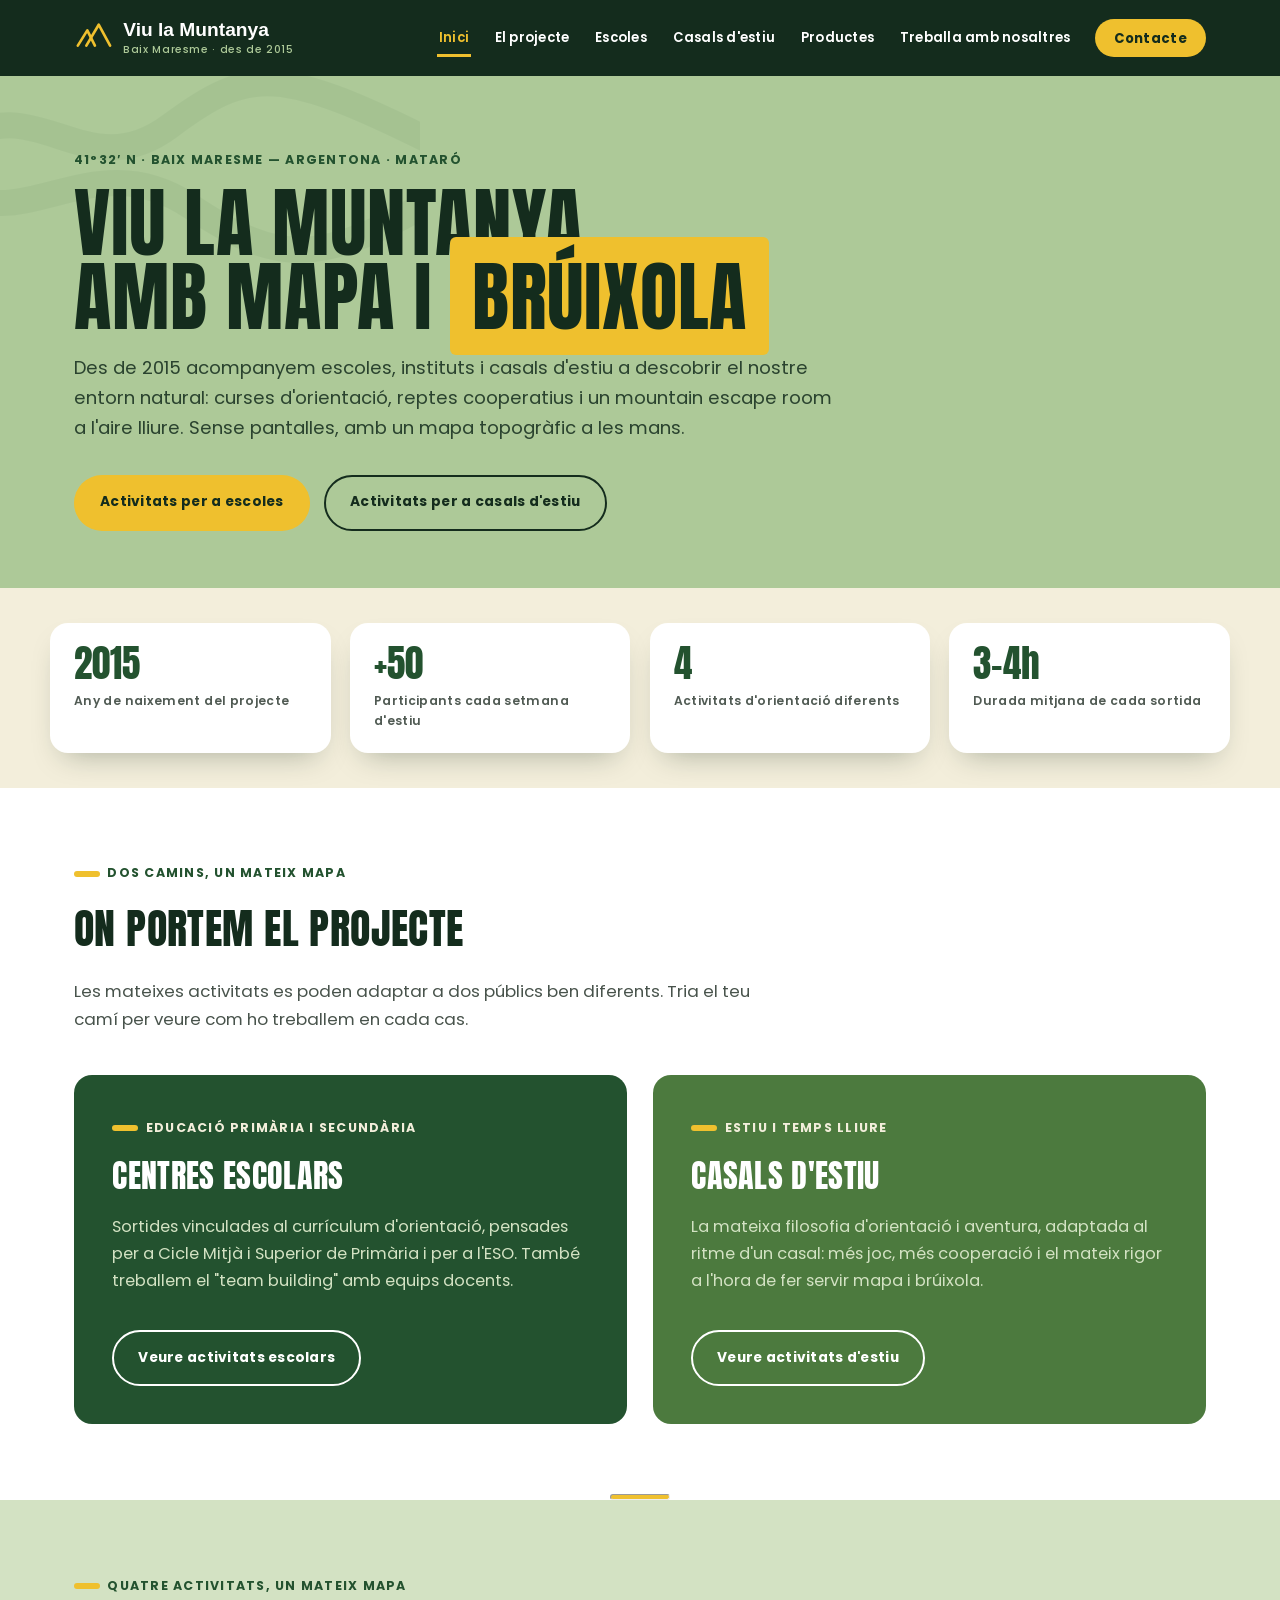
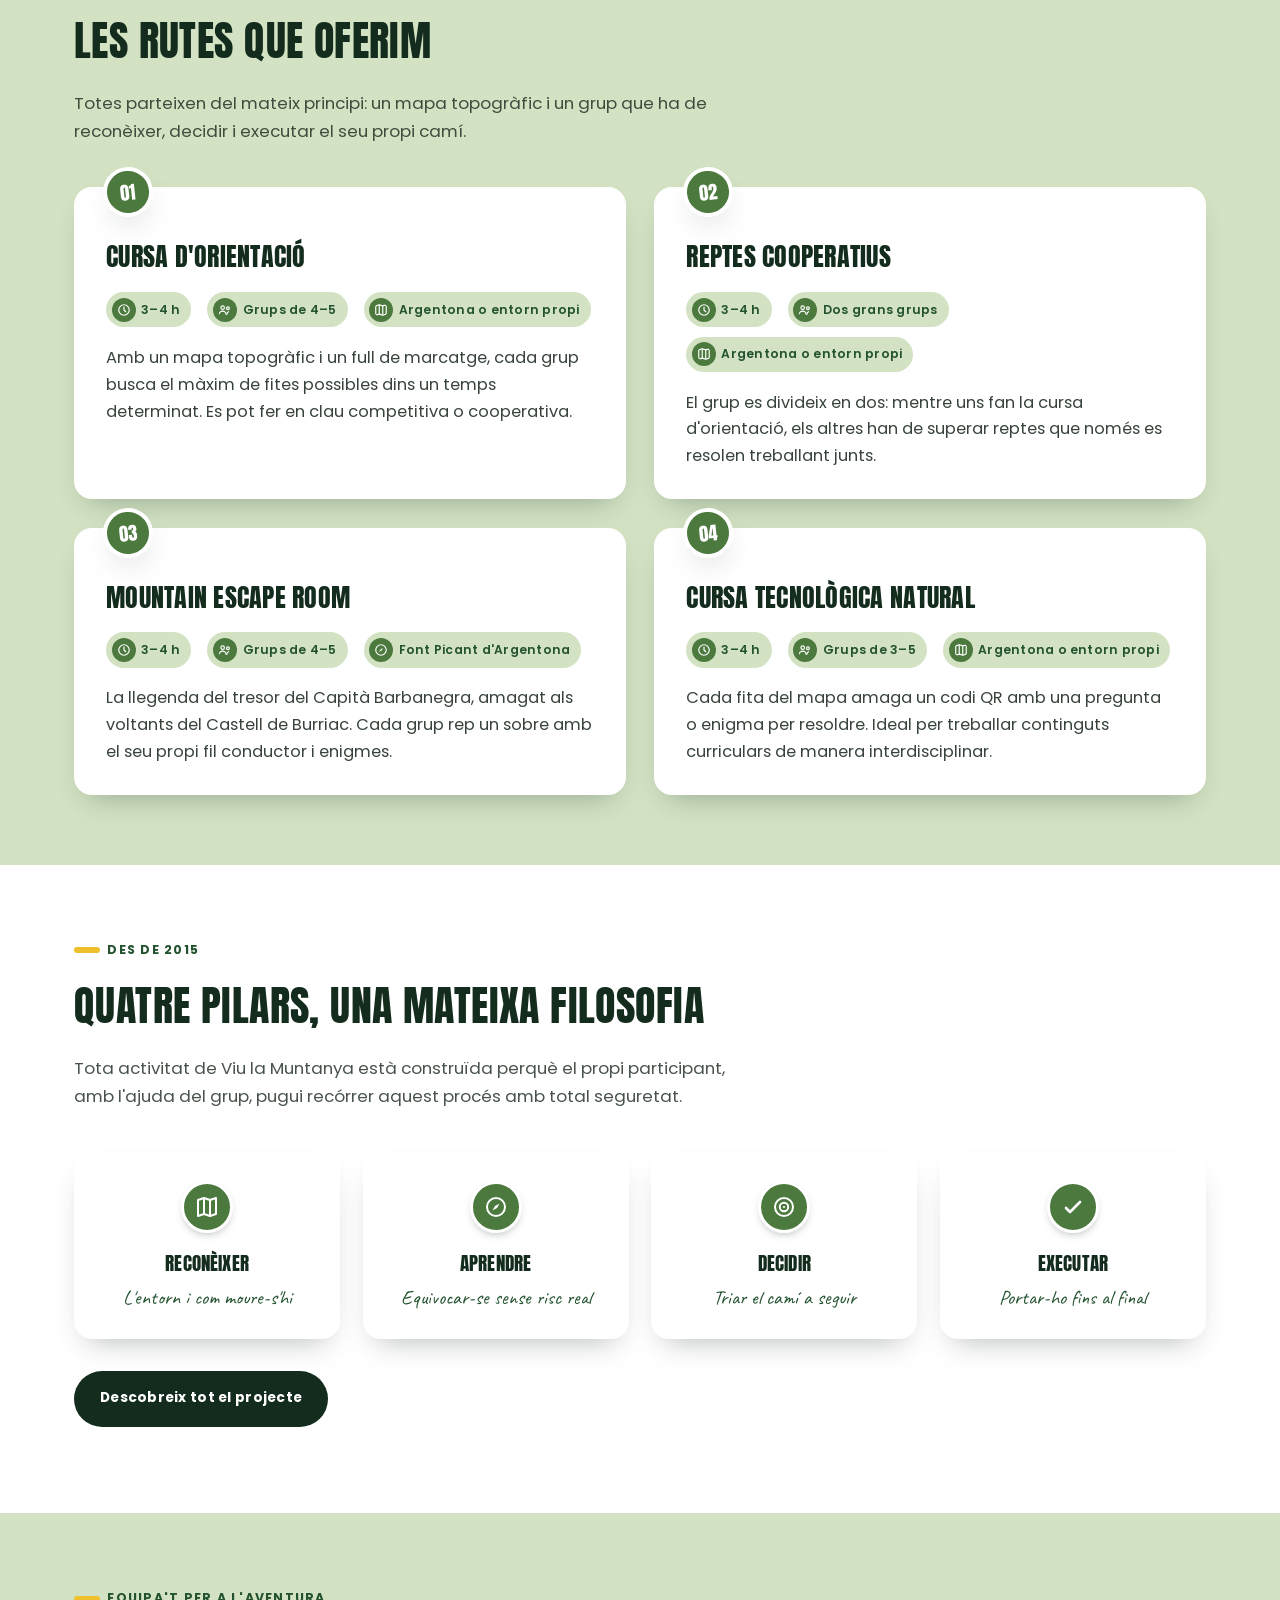
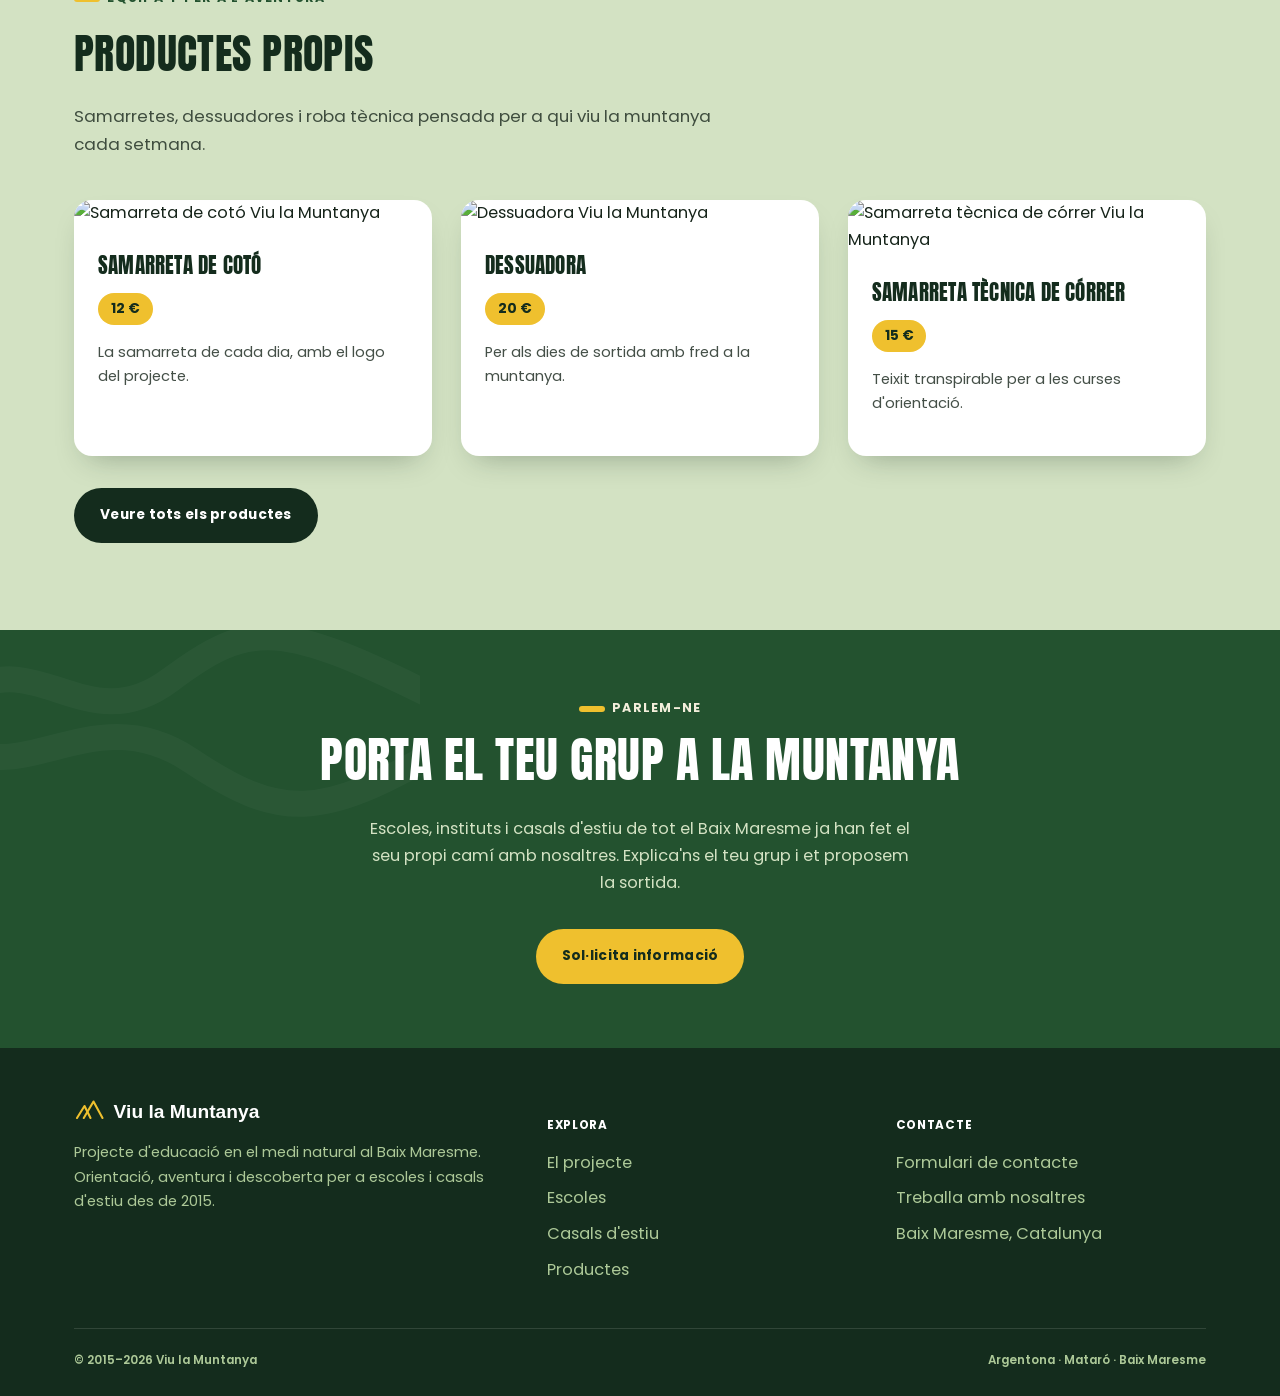
==== commit b588a258: "UPDATE" ====
--- a/index.html
+++ b/index.html
@@ -28,12 +28,8 @@
   <div class="container">
     <a href="index.html" class="brand">
       <svg class="brand__mark" viewBox="0 0 40 40" aria-hidden="true">
-        <circle cx="20" cy="20" r="17" stroke="currentColor" stroke-width="1.6" fill="none"/>
-        <line x1="20" y1="4" x2="20" y2="8" stroke="currentColor" stroke-width="1.4"/>
-        <line x1="20" y1="32" x2="20" y2="36" stroke="currentColor" stroke-width="1.4"/>
-        <line x1="4" y1="20" x2="8" y2="20" stroke="currentColor" stroke-width="1.4"/>
-        <line x1="32" y1="20" x2="36" y2="20" stroke="currentColor" stroke-width="1.4"/>
-        <path d="M11 26 18 10 21 19 29 26 21 21Z" fill="currentColor"/>
+        <path d="M4 28 14 12 22 28" fill="none" stroke="currentColor" stroke-width="2.8" stroke-linecap="round" stroke-linejoin="round"/>
+        <path d="M13 28 26 6 38 28" fill="none" stroke="currentColor" stroke-width="2.8" stroke-linecap="round" stroke-linejoin="round"/>
       </svg>
       <span class="brand__word">Viu la Muntanya<small>Baix Maresme · des de 2015</small></span>
     </a>
@@ -59,7 +55,7 @@
   <section class="hero topo-bg">
     <div class="container">
       <p class="hero__coords">41°32′ N · Baix Maresme — Argentona · Mataró</p>
-      <h1>Viu la muntanya<br>amb mapa i <mark>brúixola</mark></h1>
+      <h1>Viu la muntanya <br class="hero__linebreak">amb mapa i <mark>brúixola</mark></h1>
       <p class="hero__lede">Des de 2015 acompanyem escoles, instituts i casals d'estiu a descobrir el nostre entorn natural: curses d'orientació, reptes cooperatius i un mountain escape room a l'aire lliure. Sense pantalles, amb un mapa topogràfic a les mans.</p>
       <div class="hero__actions">
         <a href="escoles.html" class="btn btn--primary">Activitats per a escoles</a>
@@ -70,19 +66,19 @@
 
   <section class="stats">
     <div class="container stats__grid">
-      <div class="reveal">
+      <div class="stat reveal">
         <div class="stat__num">2015</div>
         <div class="stat__label">Any de naixement del projecte</div>
       </div>
-      <div class="reveal">
+      <div class="stat reveal">
         <div class="stat__num">+50</div>
         <div class="stat__label">Participants cada setmana d'estiu</div>
       </div>
-      <div class="reveal">
+      <div class="stat reveal">
         <div class="stat__num">4</div>
         <div class="stat__label">Activitats d'orientació diferents</div>
       </div>
-      <div class="reveal">
+      <div class="stat reveal">
         <div class="stat__num">3–4h</div>
         <div class="stat__label">Durada mitjana de cada sortida</div>
       </div>
@@ -239,7 +235,7 @@
     <div class="footer__grid">
       <div>
         <div class="footer__brand">
-          <svg viewBox="0 0 40 40" aria-hidden="true"><circle cx="20" cy="20" r="17" stroke="currentColor" stroke-width="1.6" fill="none"/><path d="M11 26 18 10 21 19 29 26 21 21Z" fill="currentColor"/></svg>
+          <svg viewBox="0 0 40 40" aria-hidden="true"><path d="M4 28 14 12 22 28" fill="none" stroke="currentColor" stroke-width="2.8" stroke-linecap="round" stroke-linejoin="round"/><path d="M13 28 26 6 38 28" fill="none" stroke="currentColor" stroke-width="2.8" stroke-linecap="round" stroke-linejoin="round"/></svg>
           <span>Viu la Muntanya</span>
         </div>
         <p>Projecte d'educació en el medi natural al Baix Maresme. Orientació, aventura i descoberta per a escoles i casals d'estiu des de 2015.</p>
--- a/css/styles.css
+++ b/css/styles.css
@@ -144,11 +144,11 @@
 }
 .brand__mark { width: 38px; height: 38px; flex-shrink: 0; color: var(--yellow); }
 .brand__word {
-  font-family: var(--f-display);
-  font-size: 1.3rem;
-  letter-spacing: 0.02em;
-  line-height: 1;
-  text-transform: uppercase;
+  font-family: var(--f-body);
+  font-weight: 800;
+  font-size: 1.2rem;
+  letter-spacing: 0;
+  line-height: 1.05;
 }
 .brand__word small {
   display: block;
@@ -232,6 +232,7 @@
   line-height: 0.96;
   color: var(--green-ink);
   text-transform: uppercase;
+  overflow-wrap: break-word;
 }
 .hero__lede {
   font-family: var(--f-body);
@@ -242,6 +243,12 @@
   margin-top: 1.2rem;
 }
 .hero__actions { display: flex; flex-wrap: wrap; gap: 0.9rem; margin-top: 2rem; }
+
+@media (max-width: 540px) {
+  .hero__linebreak { display: none; }
+  .hero h1 { font-size: clamp(1.9rem, 10vw, 2.6rem); line-height: 1.05; }
+  mark { padding: 0 0.22em; }
+}
 
 .btn {
   display: inline-flex;
@@ -276,7 +283,13 @@
 /* Stats strip                                                              */
 /* ---------------------------------------------------------------------- */
 .stats { background: var(--cream); }
-.stats__grid { display: grid; grid-template-columns: repeat(4, 1fr); gap: 1.5rem; padding: 2.2rem 0; }
+.stats__grid { display: grid; grid-template-columns: repeat(4, 1fr); gap: 1.2rem; padding: 2.2rem 0; }
+.stat {
+  background: var(--white);
+  border-radius: var(--radius-md);
+  padding: 1.4rem 1.5rem;
+  box-shadow: var(--shadow-card);
+}
 .stat__num { font-family: var(--f-display); font-size: 2.3rem; color: var(--green-dark); line-height: 1; }
 .stat__label { font-family: var(--f-body); font-weight: 600; font-size: 0.76rem; letter-spacing: 0.03em; color: var(--ink); opacity: 0.75; margin-top: 0.5rem; }
 @media (max-width: 760px) { .stats__grid { grid-template-columns: repeat(2, 1fr); } }
@@ -522,7 +535,7 @@
 @media (max-width: 760px) { .footer__grid { grid-template-columns: 1fr; } }
 .footer__brand { display: flex; align-items: center; gap: 0.6rem; color: var(--white); margin-bottom: 0.8rem; }
 .footer__brand svg { width: 30px; height: 30px; color: var(--yellow); }
-.footer__brand span { font-family: var(--f-display); font-size: 1.2rem; text-transform: uppercase; }
+.footer__brand span { font-family: var(--f-body); font-weight: 800; font-size: 1.2rem; }
 .site-footer p { font-size: 0.92rem; max-width: 30em; }
 .footer h5 { font-family: var(--f-body); font-weight: 700; font-size: 0.74rem; letter-spacing: 0.06em; text-transform: uppercase; color: var(--white); margin-bottom: 0.9rem; }
 .footer__links li { margin-bottom: 0.55rem; }
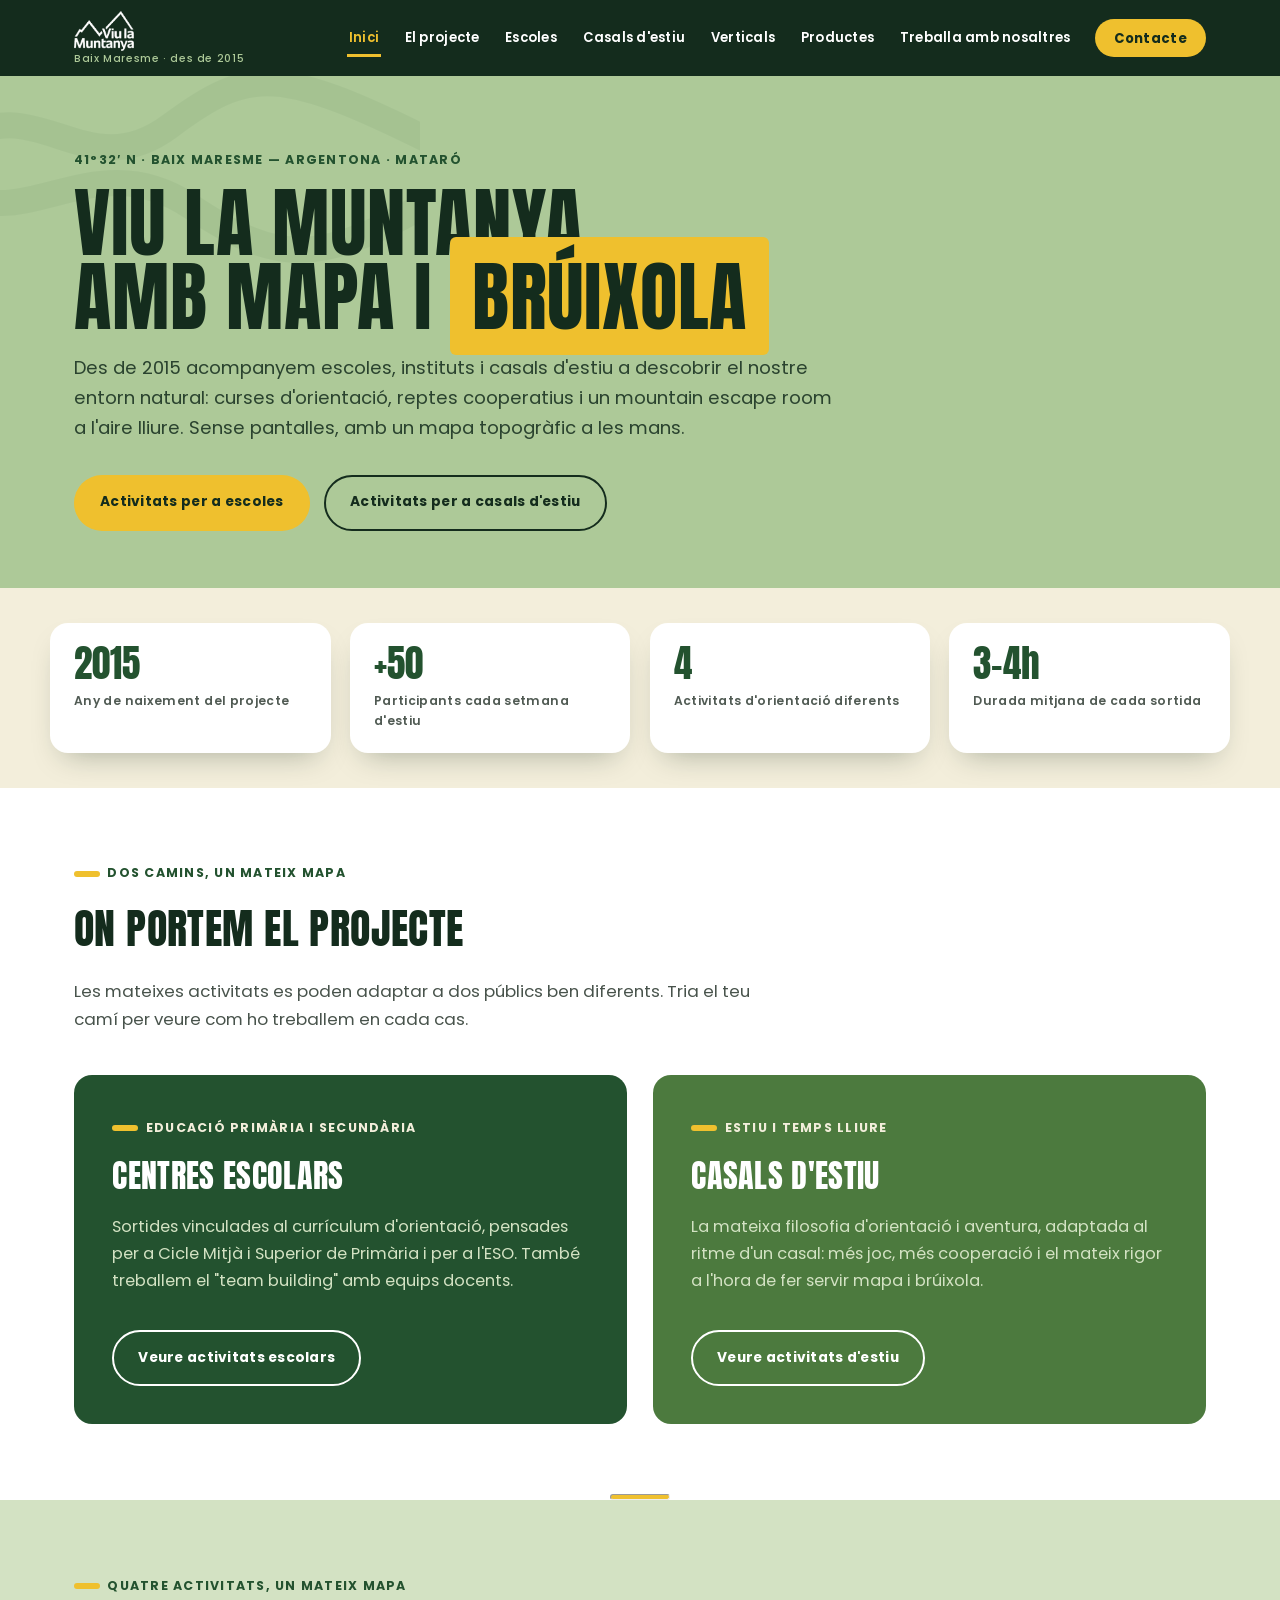
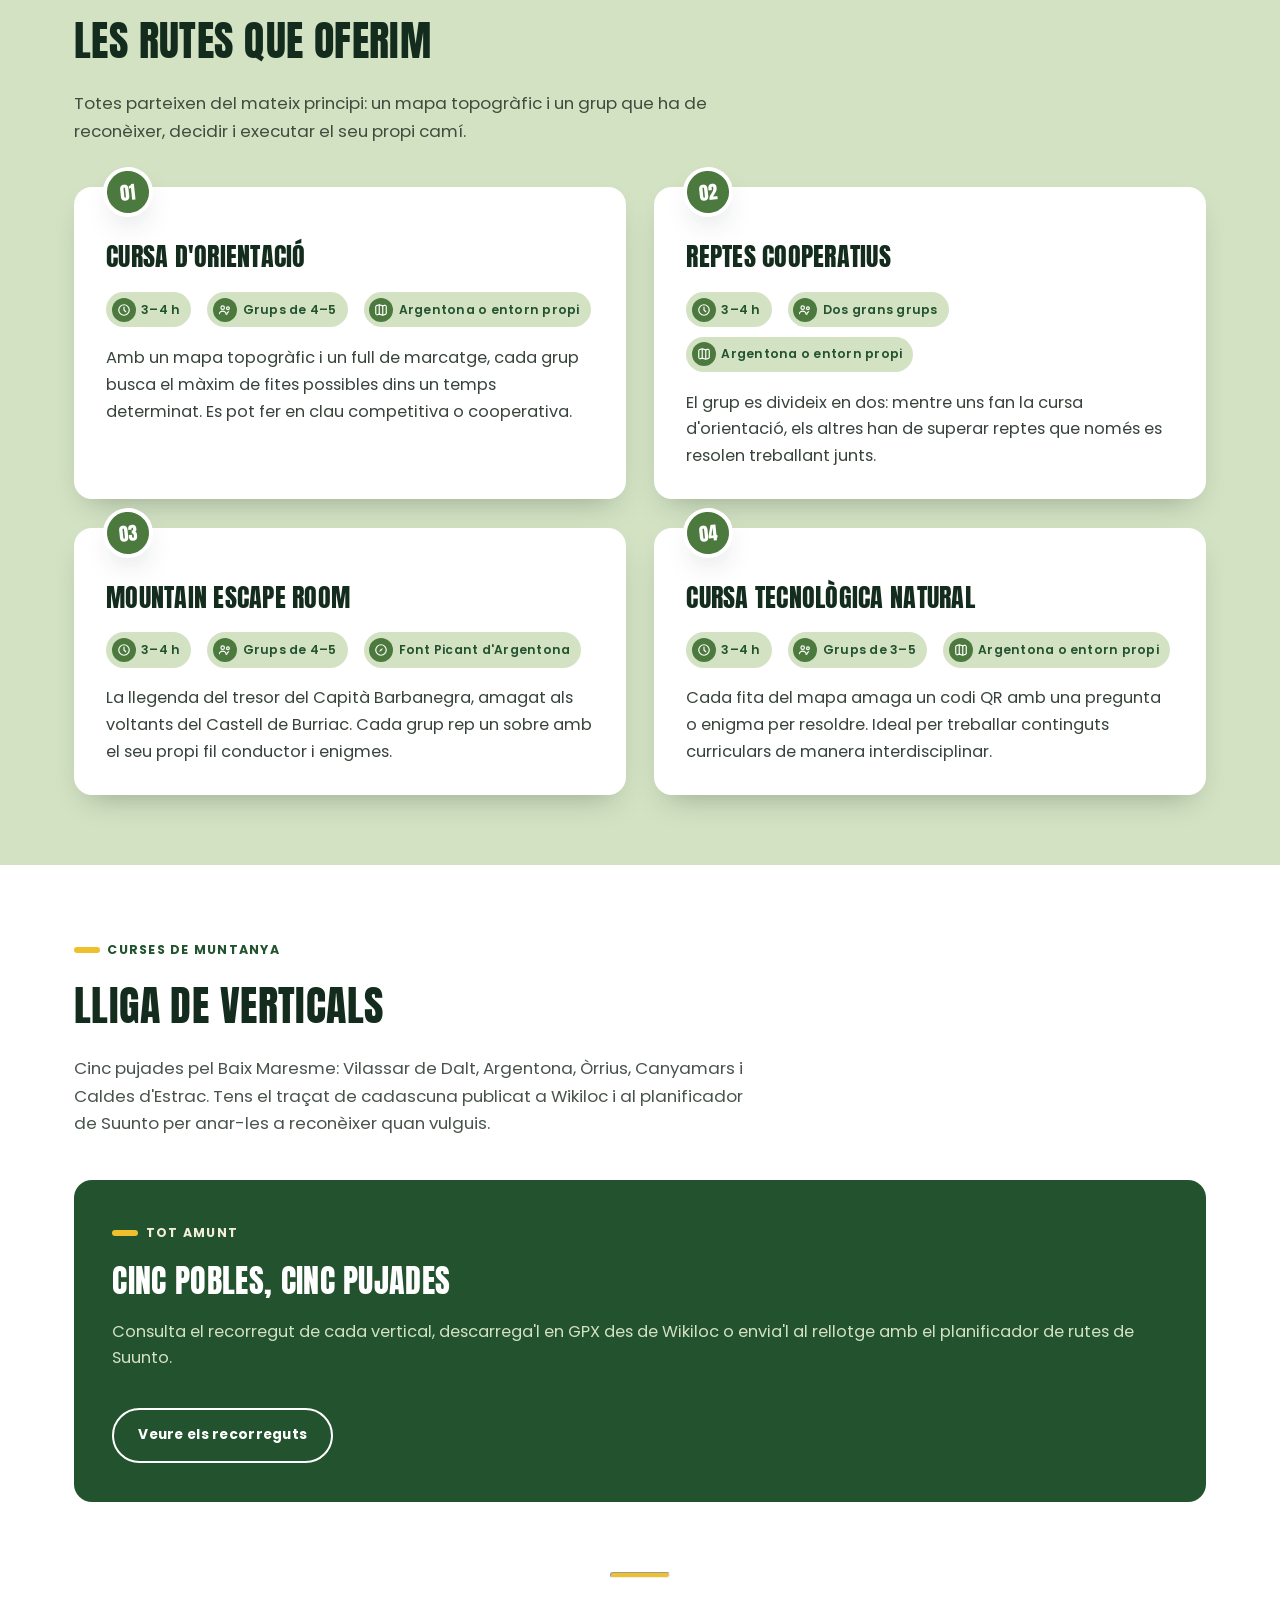
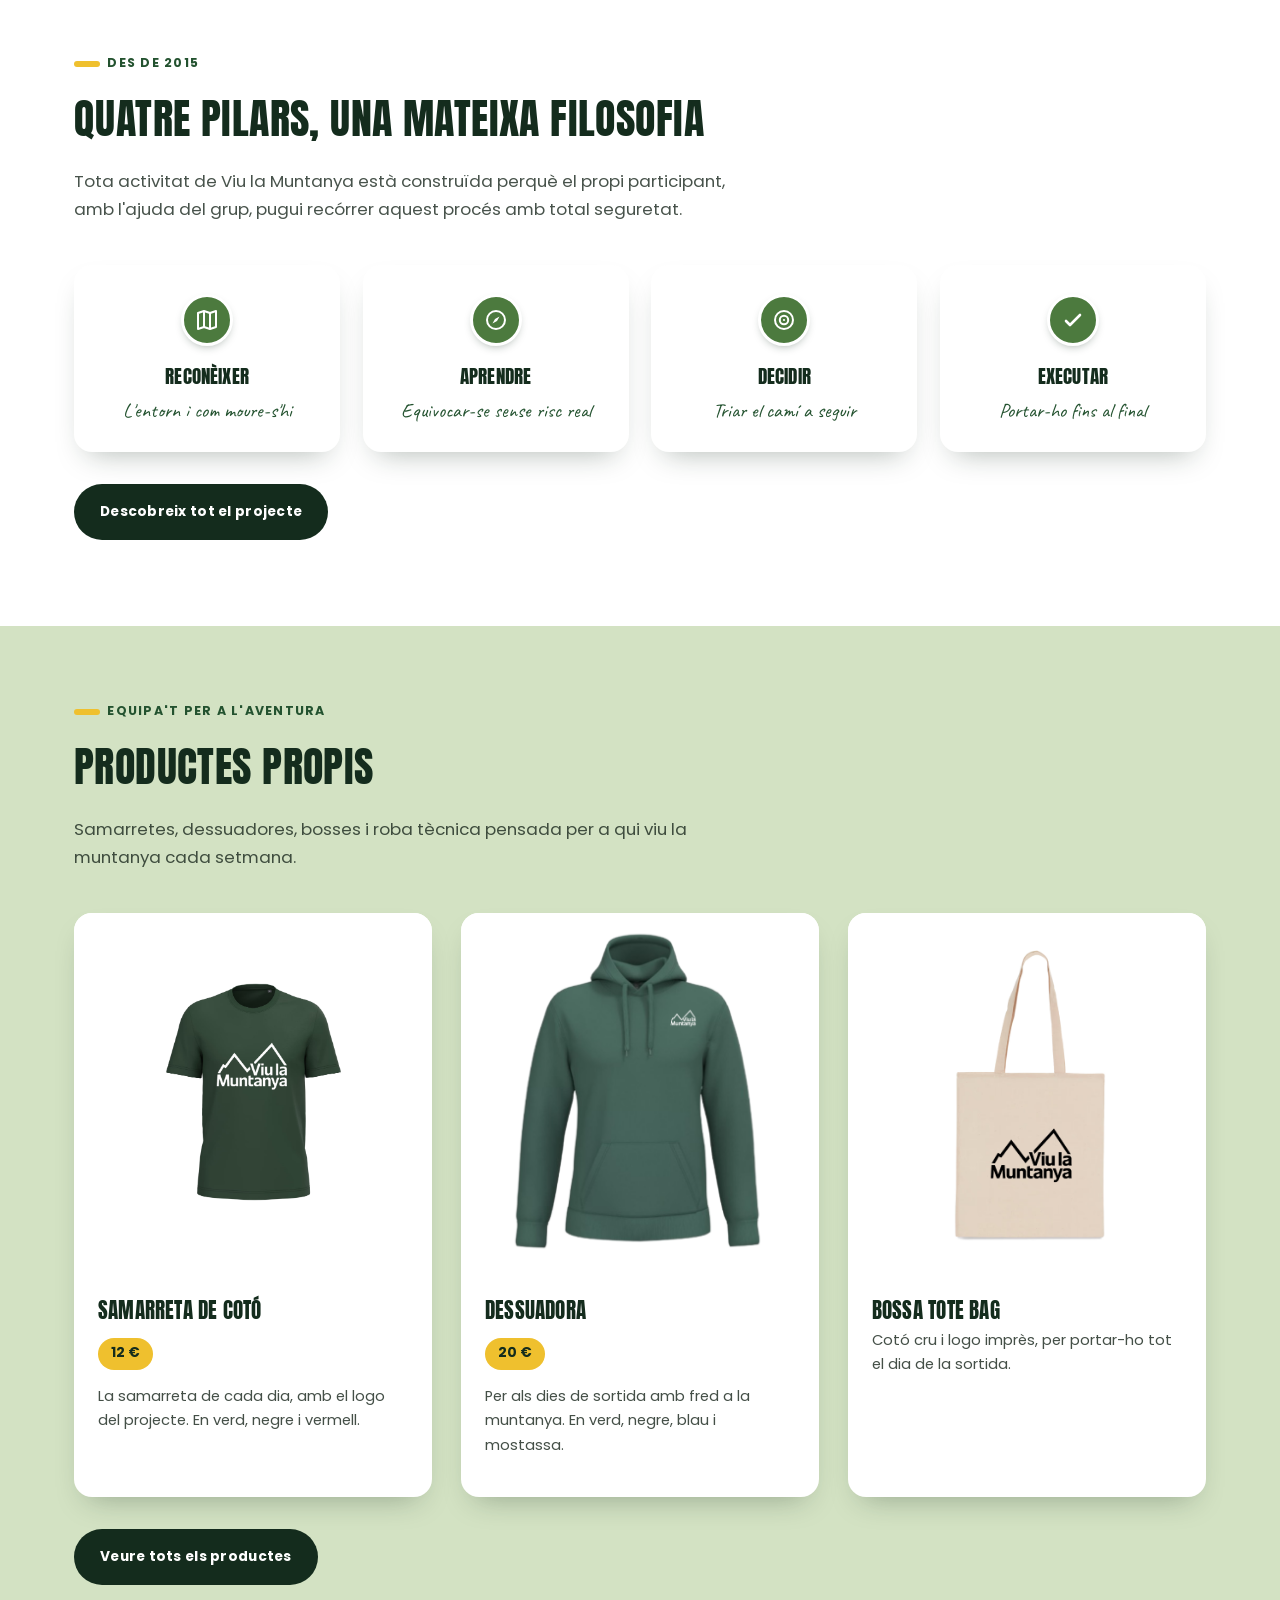
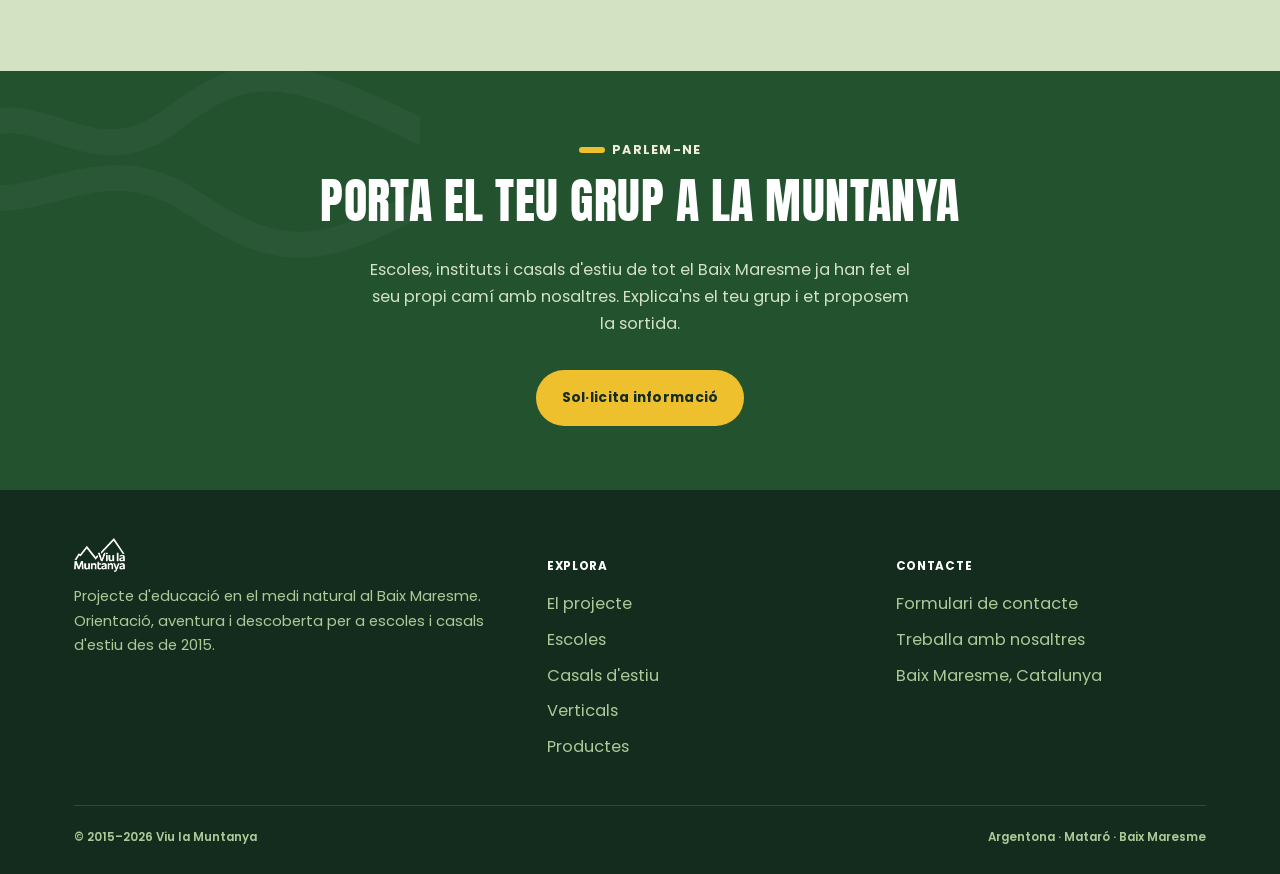
==== commit 5a6f6e85: "UPDATE" ====
--- a/index.html
+++ b/index.html
@@ -4,8 +4,9 @@
 <meta charset="UTF-8">
 <meta name="viewport" content="width=device-width, initial-scale=1">
 <title>Viu la Muntanya — Orientació i aventura al Baix Maresme</title>
-<meta name="description" content="Des de 2015 portem escoles, instituts i casals d'estiu a descobrir el Baix Maresme amb mapa, brúixola i esperit d'aventura. Curses d'orientació, reptes cooperatius i mountain escape room.">
+<meta name="description" content="Des de 2015 portem escoles, instituts i casals d'estiu a descobrir el Baix Maresme amb mapa, brúixola i esperit d'aventura. Curses d'orientació, reptes cooperatius, mountain escape room i la Lliga de Verticals.">
 <link rel="icon" type="image/svg+xml" href="assets/favicon.svg">
+<link rel="apple-touch-icon" href="assets/img/logo/apple-touch-icon.png">
 <link rel="preconnect" href="https://fonts.googleapis.com">
 <link rel="preconnect" href="https://fonts.gstatic.com" crossorigin>
 <link href="https://fonts.googleapis.com/css2?family=Anton&family=Poppins:wght@400;500;600;700;800&family=Caveat:wght@600;700&display=swap" rel="stylesheet">
@@ -27,11 +28,8 @@
 <header class="site-header">
   <div class="container">
     <a href="index.html" class="brand">
-      <svg class="brand__mark" viewBox="0 0 40 40" aria-hidden="true">
-        <path d="M4 28 14 12 22 28" fill="none" stroke="currentColor" stroke-width="2.8" stroke-linecap="round" stroke-linejoin="round"/>
-        <path d="M13 28 26 6 38 28" fill="none" stroke="currentColor" stroke-width="2.8" stroke-linecap="round" stroke-linejoin="round"/>
-      </svg>
-      <span class="brand__word">Viu la Muntanya<small>Baix Maresme · des de 2015</small></span>
+      <img class="brand__logo" src="assets/img/logo/logo-blanc.png" alt="Viu la Muntanya" width="363" height="241">
+      <span class="brand__tag">Baix Maresme · des de 2015</span>
     </a>
     <button class="nav__toggle" aria-label="Obrir menú" aria-expanded="false">
       <svg width="22" height="22"><use href="#icon-menu"/></svg>
@@ -42,6 +40,7 @@
         <li><a href="projecte.html">El projecte</a></li>
         <li><a href="escoles.html">Escoles</a></li>
         <li><a href="casals.html">Casals d'estiu</a></li>
+        <li><a href="verticals.html">Verticals</a></li>
         <li><a href="productes.html">Productes</a></li>
         <li><a href="treballa.html">Treballa amb nosaltres</a></li>
         <li><a href="contacte.html" class="nav__cta">Contacte</a></li>
@@ -163,6 +162,27 @@
     </div>
   </section>
 
+
+  <section class="section">
+    <div class="container">
+      <div class="section__head">
+        <span class="eyebrow">Curses de muntanya</span>
+        <h2>Lliga de Verticals</h2>
+        <p>Cinc pujades pel Baix Maresme: Vilassar de Dalt, Argentona, Òrrius, Canyamars i Caldes d'Estrac. Tens el traçat de cadascuna publicat a Wikiloc i al planificador de Suunto per anar-les a reconèixer quan vulguis.</p>
+      </div>
+      <div class="fork fork--single">
+        <article class="fork__card reveal">
+          <span class="eyebrow eyebrow--onDark">Tot amunt</span>
+          <h3>Cinc pobles, cinc pujades</h3>
+          <p>Consulta el recorregut de cada vertical, descarrega'l en GPX des de Wikiloc o envia'l al rellotge amb el planificador de rutes de Suunto.</p>
+          <a href="verticals.html" class="btn btn--ghost">Veure els recorreguts</a>
+        </article>
+      </div>
+    </div>
+  </section>
+
+  <hr class="divider-trail">
+
   <section class="section">
     <div class="container">
       <div class="section__head">
@@ -185,31 +205,36 @@
       <div class="section__head">
         <span class="eyebrow">Equipa't per a l'aventura</span>
         <h2>Productes propis</h2>
-        <p>Samarretes, dessuadores i roba tècnica pensada per a qui viu la muntanya cada setmana.</p>
+        <p>Samarretes, dessuadores, bosses i roba tècnica pensada per a qui viu la muntanya cada setmana.</p>
       </div>
       <div class="products">
         <article class="product-card reveal">
-          <img src="https://lh3.googleusercontent.com/sitesv/[base64]w640" alt="Samarreta de cotó Viu la Muntanya" loading="lazy">
+          <div class="product-card__gallery product-card__gallery--mockup product-card__gallery--single">
+            <img src="assets/img/productes/samarreta-verda.png" alt="Samarreta de cotó Viu la Muntanya" loading="lazy">
+          </div>
           <div class="product-card__body">
             <h3>Samarreta de cotó</h3>
             <span class="price-tag">12 €</span>
-            <p>La samarreta de cada dia, amb el logo del projecte.</p>
+            <p>La samarreta de cada dia, amb el logo del projecte. En verd, negre i vermell.</p>
           </div>
         </article>
         <article class="product-card reveal">
-          <img src="https://lh3.googleusercontent.com/sitesv/[base64]w640" alt="Dessuadora Viu la Muntanya" loading="lazy">
+          <div class="product-card__gallery product-card__gallery--mockup product-card__gallery--single">
+            <img src="assets/img/productes/dessuadora-verda.png" alt="Dessuadora Viu la Muntanya" loading="lazy">
+          </div>
           <div class="product-card__body">
             <h3>Dessuadora</h3>
             <span class="price-tag">20 €</span>
-            <p>Per als dies de sortida amb fred a la muntanya.</p>
+            <p>Per als dies de sortida amb fred a la muntanya. En verd, negre, blau i mostassa.</p>
           </div>
         </article>
         <article class="product-card reveal">
-          <img src="https://lh3.googleusercontent.com/sitesv/[base64]w640" alt="Samarreta tècnica de córrer Viu la Muntanya" loading="lazy">
+          <div class="product-card__gallery product-card__gallery--mockup product-card__gallery--single">
+            <img src="assets/img/productes/bossa-tote-bag.png" alt="Bossa tote bag Viu la Muntanya" loading="lazy">
+          </div>
           <div class="product-card__body">
-            <h3>Samarreta tècnica de córrer</h3>
-            <span class="price-tag">15 €</span>
-            <p>Teixit transpirable per a les curses d'orientació.</p>
+            <h3>Bossa tote bag</h3>
+            <p>Cotó cru i logo imprès, per portar-ho tot el dia de la sortida.</p>
           </div>
         </article>
       </div>
@@ -235,8 +260,7 @@
     <div class="footer__grid">
       <div>
         <div class="footer__brand">
-          <svg viewBox="0 0 40 40" aria-hidden="true"><path d="M4 28 14 12 22 28" fill="none" stroke="currentColor" stroke-width="2.8" stroke-linecap="round" stroke-linejoin="round"/><path d="M13 28 26 6 38 28" fill="none" stroke="currentColor" stroke-width="2.8" stroke-linecap="round" stroke-linejoin="round"/></svg>
-          <span>Viu la Muntanya</span>
+          <img src="assets/img/logo/logo-blanc.png" alt="Viu la Muntanya" width="363" height="241" loading="lazy">
         </div>
         <p>Projecte d'educació en el medi natural al Baix Maresme. Orientació, aventura i descoberta per a escoles i casals d'estiu des de 2015.</p>
       </div>
@@ -246,6 +270,7 @@
           <li><a href="projecte.html">El projecte</a></li>
           <li><a href="escoles.html">Escoles</a></li>
           <li><a href="casals.html">Casals d'estiu</a></li>
+          <li><a href="verticals.html">Verticals</a></li>
           <li><a href="productes.html">Productes</a></li>
         </ul>
       </div>
--- a/css/styles.css
+++ b/css/styles.css
@@ -548,3 +548,67 @@
 /* ---------------------------------------------------------------------- */
 .reveal.reveal-pending { opacity: 0; transform: translateY(16px); transition: opacity 0.5s ease, transform 0.5s ease; }
 .reveal.reveal-pending.is-visible { opacity: 1; transform: translateY(0); }
+
+/* ---------------------------------------------------------------------- */
+/* Logo real de la marca (capçalera i peu)                                 */
+/* ---------------------------------------------------------------------- */
+.brand { flex-direction: column; align-items: flex-start; gap: 3px; }
+.brand__logo { height: 40px; width: auto; }
+.brand__tag {
+  font-family: var(--f-body);
+  font-weight: 500;
+  font-size: 0.65rem;
+  letter-spacing: 0.06em;
+  color: var(--sage);
+  line-height: 1;
+}
+.footer__brand img { height: 34px; width: auto; }
+@media (max-width: 420px) {
+  .brand__logo { height: 34px; }
+  .brand__tag { display: none; }
+}
+
+/* ---------------------------------------------------------------------- */
+/* Galeries de producte — fotos de mostra amb fons blanc                    */
+/* ---------------------------------------------------------------------- */
+.product-card__gallery--mockup { background: var(--sage-soft); }
+.product-card__gallery--mockup img { object-fit: contain; background: var(--white); padding: 6px; }
+.product-card__gallery--single { grid-template-columns: 1fr; }
+.product-card__gallery--four .stack { grid-template-rows: repeat(3, 1fr); }
+.product-card__colors {
+  display: flex;
+  flex-wrap: wrap;
+  gap: 0.4rem;
+  margin: 0 0 0.9rem;
+}
+.product-card__colors span {
+  font-family: var(--f-body);
+  font-weight: 600;
+  font-size: 0.72rem;
+  letter-spacing: 0.02em;
+  color: var(--green-dark);
+  background: var(--sage-soft);
+  border-radius: 999px;
+  padding: 0.2rem 0.7rem;
+}
+
+/* ---------------------------------------------------------------------- */
+/* Lliga de Verticals — enllaços de recorregut dins de cada targeta         */
+/* ---------------------------------------------------------------------- */
+.route-card__links {
+  display: flex;
+  flex-wrap: wrap;
+  gap: 0.6rem;
+  margin-top: 1.2rem;
+  padding-top: 1.2rem;
+  border-top: 1px solid var(--sage-soft);
+}
+.btn--sm { padding: 0.6rem 1.1rem; font-size: 0.78rem; }
+.btn--track {
+  background: var(--sage-soft);
+  color: var(--green-ink);
+  border-color: transparent;
+}
+.btn--track:hover { background: var(--sage); }
+.btn--track svg { width: 18px; height: 18px; flex-shrink: 0; }
+.fork--single { grid-template-columns: 1fr; }
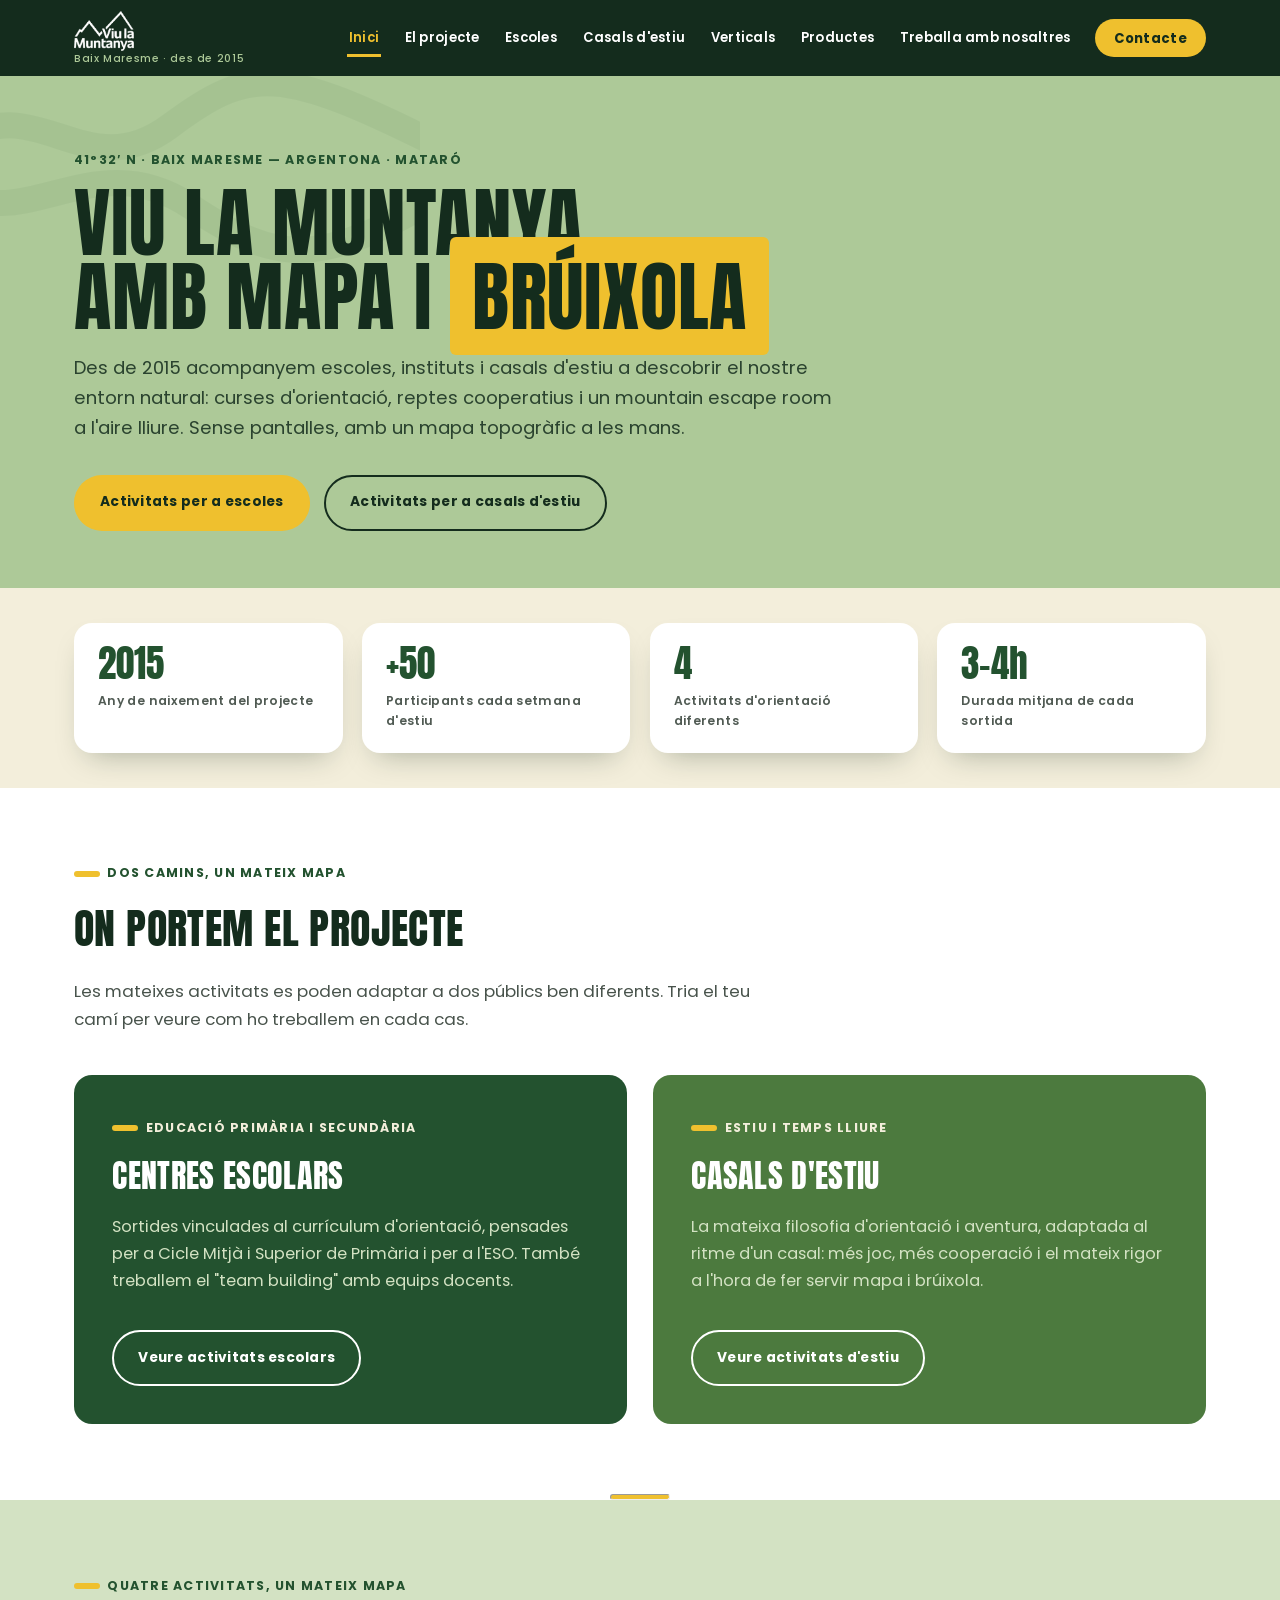
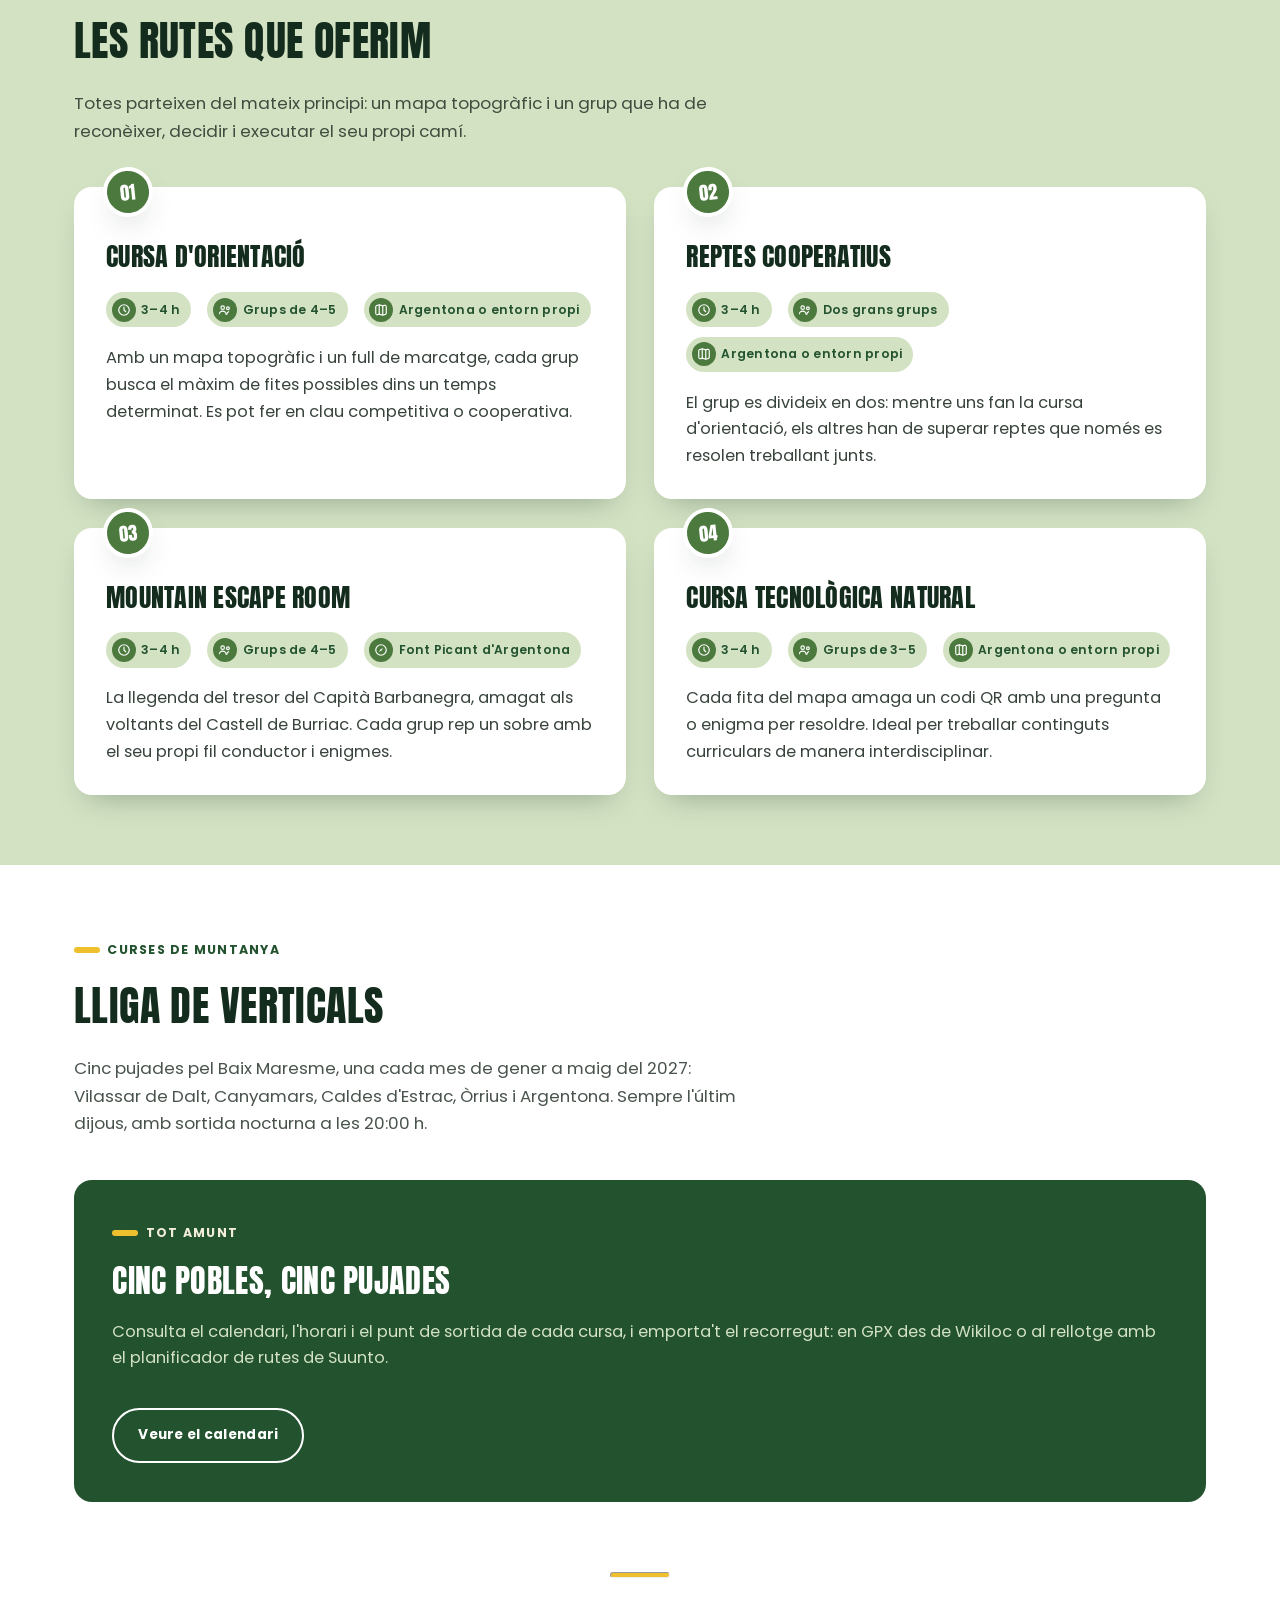
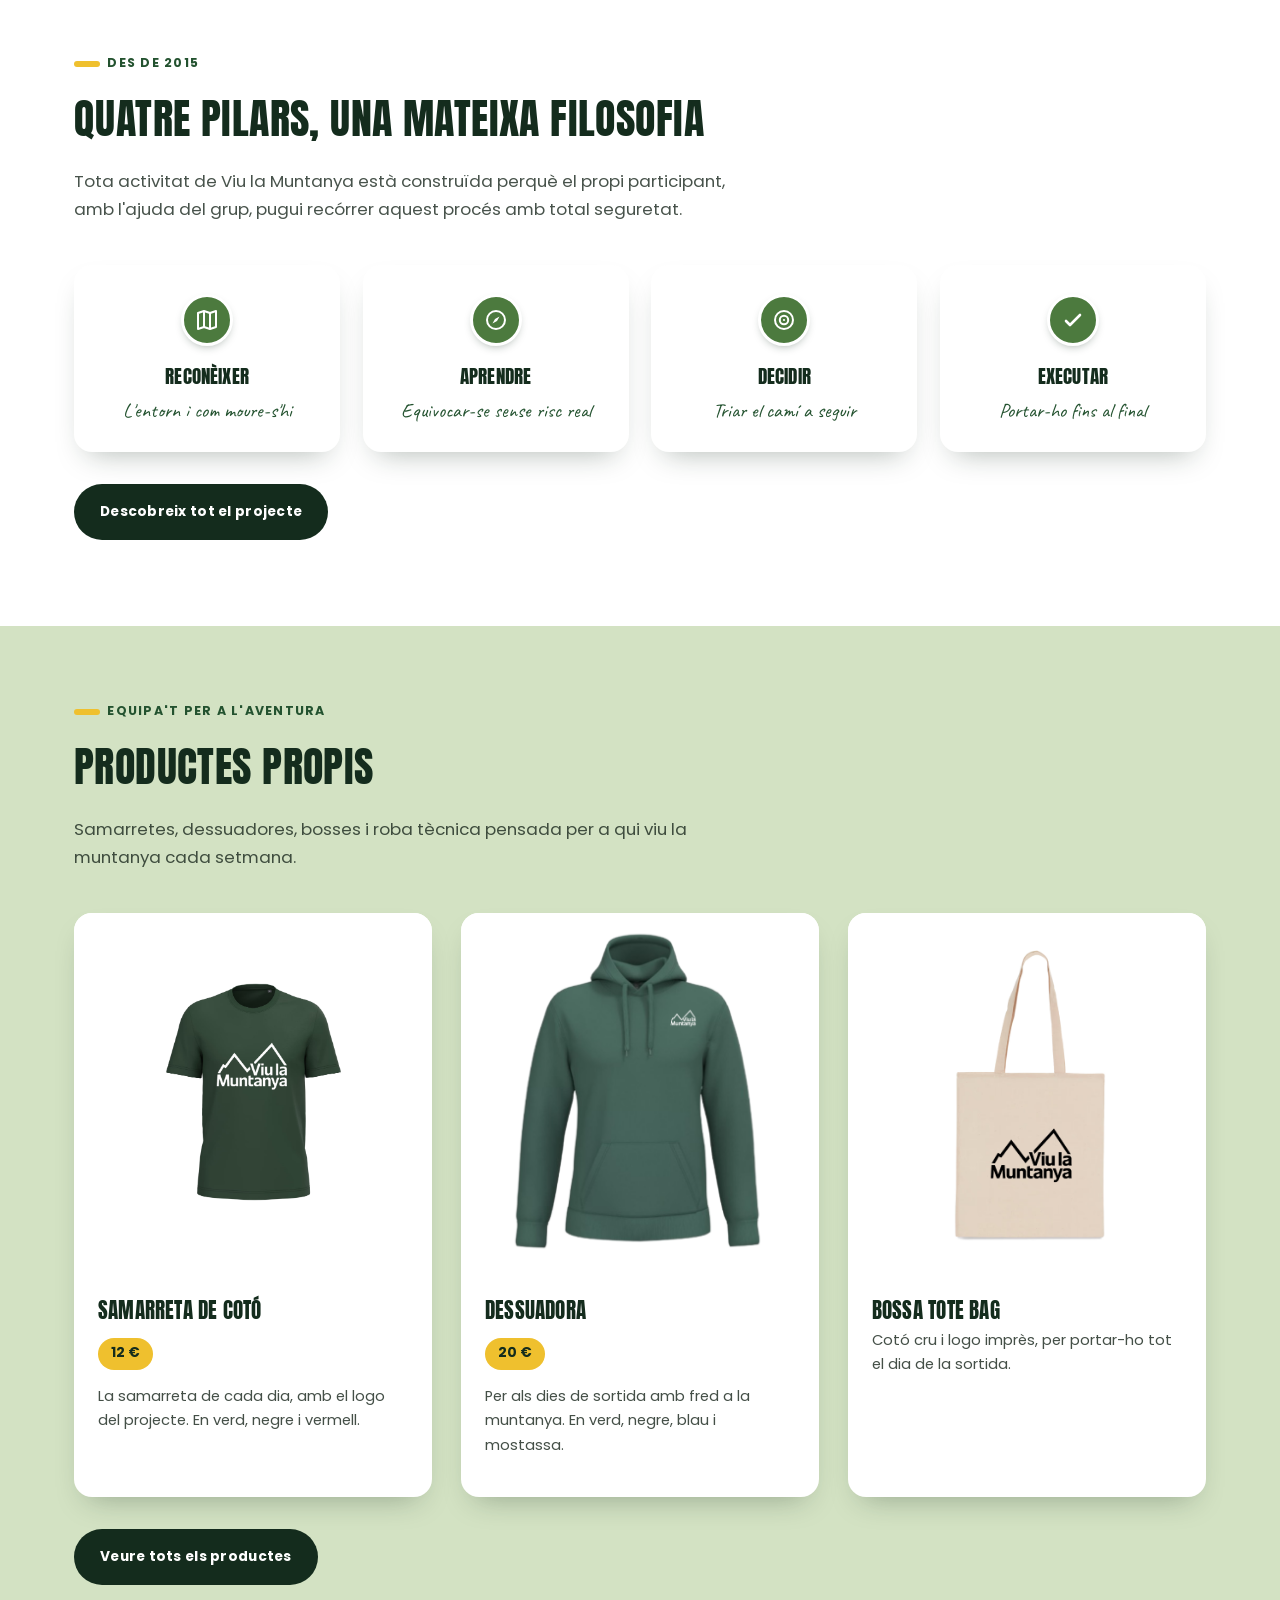
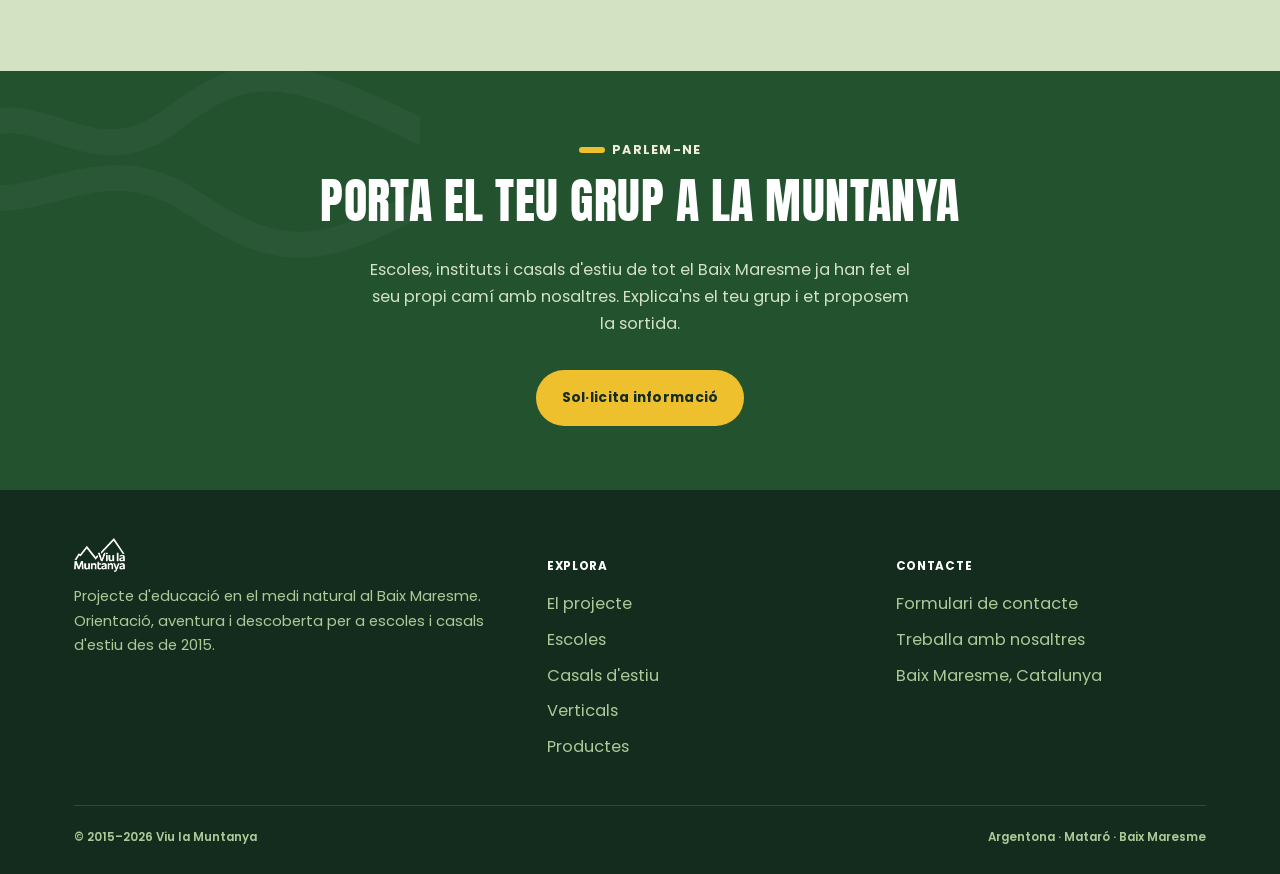
==== commit a82bedfd: "UPDATE" ====
--- a/index.html
+++ b/index.html
@@ -5,8 +5,9 @@
 <meta name="viewport" content="width=device-width, initial-scale=1">
 <title>Viu la Muntanya — Orientació i aventura al Baix Maresme</title>
 <meta name="description" content="Des de 2015 portem escoles, instituts i casals d'estiu a descobrir el Baix Maresme amb mapa, brúixola i esperit d'aventura. Curses d'orientació, reptes cooperatius, mountain escape room i la Lliga de Verticals.">
-<link rel="icon" type="image/svg+xml" href="assets/favicon.svg">
-<link rel="apple-touch-icon" href="assets/img/logo/apple-touch-icon.png">
+<link rel="icon" href="assets/favicon.png?v=2" sizes="64x64" type="image/png">
+<link rel="icon" type="image/svg+xml" href="assets/favicon.svg?v=2">
+<link rel="apple-touch-icon" href="assets/img/logo/apple-touch-icon.png?v=2">
 <link rel="preconnect" href="https://fonts.googleapis.com">
 <link rel="preconnect" href="https://fonts.gstatic.com" crossorigin>
 <link href="https://fonts.googleapis.com/css2?family=Anton&family=Poppins:wght@400;500;600;700;800&family=Caveat:wght@600;700&display=swap" rel="stylesheet">
@@ -168,14 +169,14 @@
       <div class="section__head">
         <span class="eyebrow">Curses de muntanya</span>
         <h2>Lliga de Verticals</h2>
-        <p>Cinc pujades pel Baix Maresme: Vilassar de Dalt, Argentona, Òrrius, Canyamars i Caldes d'Estrac. Tens el traçat de cadascuna publicat a Wikiloc i al planificador de Suunto per anar-les a reconèixer quan vulguis.</p>
+        <p>Cinc pujades pel Baix Maresme, una cada mes de gener a maig del 2027: Vilassar de Dalt, Canyamars, Caldes d'Estrac, Òrrius i Argentona. Sempre l'últim dijous, amb sortida nocturna a les 20:00 h.</p>
       </div>
       <div class="fork fork--single">
         <article class="fork__card reveal">
           <span class="eyebrow eyebrow--onDark">Tot amunt</span>
           <h3>Cinc pobles, cinc pujades</h3>
-          <p>Consulta el recorregut de cada vertical, descarrega'l en GPX des de Wikiloc o envia'l al rellotge amb el planificador de rutes de Suunto.</p>
-          <a href="verticals.html" class="btn btn--ghost">Veure els recorreguts</a>
+          <p>Consulta el calendari, l'horari i el punt de sortida de cada cursa, i emporta't el recorregut: en GPX des de Wikiloc o al rellotge amb el planificador de rutes de Suunto.</p>
+          <a href="verticals.html" class="btn btn--ghost">Veure el calendari</a>
         </article>
       </div>
     </div>
--- a/css/styles.css
+++ b/css/styles.css
@@ -612,3 +612,113 @@
 .btn--track:hover { background: var(--sage); }
 .btn--track svg { width: 18px; height: 18px; flex-shrink: 0; }
 .fork--single { grid-template-columns: 1fr; }
+
+/* ---------------------------------------------------------------------- */
+/* Correccions per a mòbil                                                 */
+/* ---------------------------------------------------------------------- */
+
+/* 1. Franja de xifres de la portada.
+   .stats__grid declarava "padding: 2.2rem 0" i, com que va després de
+   .container al full d'estil i té la mateixa especificitat, li anul·lava
+   el marge lateral d'1.5rem. Per això les quatre targetes quedaven
+   enganxades a la vora de la pantalla. Recuperem el marge lateral. */
+.stats__grid { padding: 2.2rem 1.5rem; }
+
+@media (max-width: 560px) {
+  .stats__grid { padding: 1.9rem 1.5rem 2.1rem; gap: 0.9rem; }
+  .stat { padding: 1.15rem 1.05rem 1.25rem; }
+  .stat__num { font-size: 2rem; }
+  .stat__label { font-size: 0.72rem; line-height: 1.4; margin-top: 0.45rem; }
+}
+
+/* 2. Subratllat groc dels titulars.
+   El fons d'un element en línia és tan alt com la caixa de la font
+   (a l'Anton, uns 1,36em), no com l'interlineat. Amb line-height 1.05 el
+   groc sobresortia ~0.15em per dalt i tapava la línia anterior (per
+   exemple la coma d'"Amunt, sempre"). Fent-lo inline-block, l'alçada del
+   groc passa a ser la que li indiquem, i deixem prou interlineat al títol.
+   Nota: un <mark> inline-block ja no es parteix en dues línies; per a
+   paraules soltes com "brúixola" o "amunt" no és cap problema. */
+@media (max-width: 860px) {
+  .hero h1 { line-height: 1.22; }
+  mark { display: inline-block; line-height: 1.04; padding: 0.05em 0.22em; }
+}
+
+/* ---------------------------------------------------------------------- */
+/* Lliga de Verticals — calendari i fitxa de cada cursa                    */
+/* ---------------------------------------------------------------------- */
+.calendar { display: grid; gap: 0.7rem; list-style: none; margin: 0; padding: 0; }
+.calendar__row {
+  display: grid;
+  grid-template-columns: 64px 1fr auto;
+  align-items: center;
+  gap: 1.2rem;
+  background: var(--white);
+  border-radius: var(--radius-md);
+  box-shadow: var(--shadow-card);
+  padding: 0.9rem 1.3rem;
+  transition: transform 0.14s ease;
+}
+.calendar__row:hover { transform: translateX(4px); }
+.calendar__date {
+  display: flex;
+  flex-direction: column;
+  align-items: center;
+  justify-content: center;
+  background: var(--yellow);
+  color: var(--green-ink);
+  border-radius: 12px;
+  padding: 0.45rem 0.2rem 0.35rem;
+  line-height: 1;
+}
+.calendar__date b { font-family: var(--f-display); font-weight: 400; font-size: 1.5rem; }
+.calendar__date {
+  font-family: var(--f-body);
+  font-weight: 700;
+  font-size: 0.66rem;
+  letter-spacing: 0.08em;
+  text-transform: uppercase;
+}
+.calendar__name {
+  font-family: var(--f-display);
+  font-size: 1.3rem;
+  text-transform: uppercase;
+  color: var(--green-ink);
+  line-height: 1.1;
+}
+.calendar__name:hover { color: var(--green-mid); }
+.calendar__note {
+  font-family: var(--f-body);
+  font-weight: 700;
+  font-size: 0.76rem;
+  letter-spacing: 0.02em;
+  color: var(--green-dark);
+  white-space: nowrap;
+}
+@media (max-width: 620px) {
+  .calendar__row { grid-template-columns: 56px 1fr; gap: 0.9rem; padding: 0.8rem 1rem; }
+  .calendar__name { font-size: 1.12rem; }
+  .calendar__note { grid-column: 2; white-space: normal; }
+}
+
+.route-card .eyebrow { margin-top: 0.9rem; }
+.route-card .eyebrow + h3 { margin-top: 0.35rem; }
+
+.vertical-facts { display: grid; gap: 0.5rem; margin: 0 0 0.2rem; }
+.vertical-facts > div { display: grid; grid-template-columns: 88px 1fr; gap: 0.9rem; }
+.vertical-facts dt {
+  font-family: var(--f-body);
+  font-weight: 700;
+  font-size: 0.7rem;
+  letter-spacing: 0.06em;
+  text-transform: uppercase;
+  color: var(--green-dark);
+  padding-top: 0.2rem;
+}
+.vertical-facts dd { margin: 0; font-size: 0.92rem; color: var(--ink); opacity: 0.86; }
+.vertical-facts dd a { text-decoration: underline; text-underline-offset: 3px; }
+.vertical-facts dd a:hover { color: var(--green-mid); }
+@media (max-width: 520px) {
+  .vertical-facts > div { grid-template-columns: 1fr; gap: 0.15rem; }
+}
+#calendari, #verticals { scroll-margin-top: 90px; }
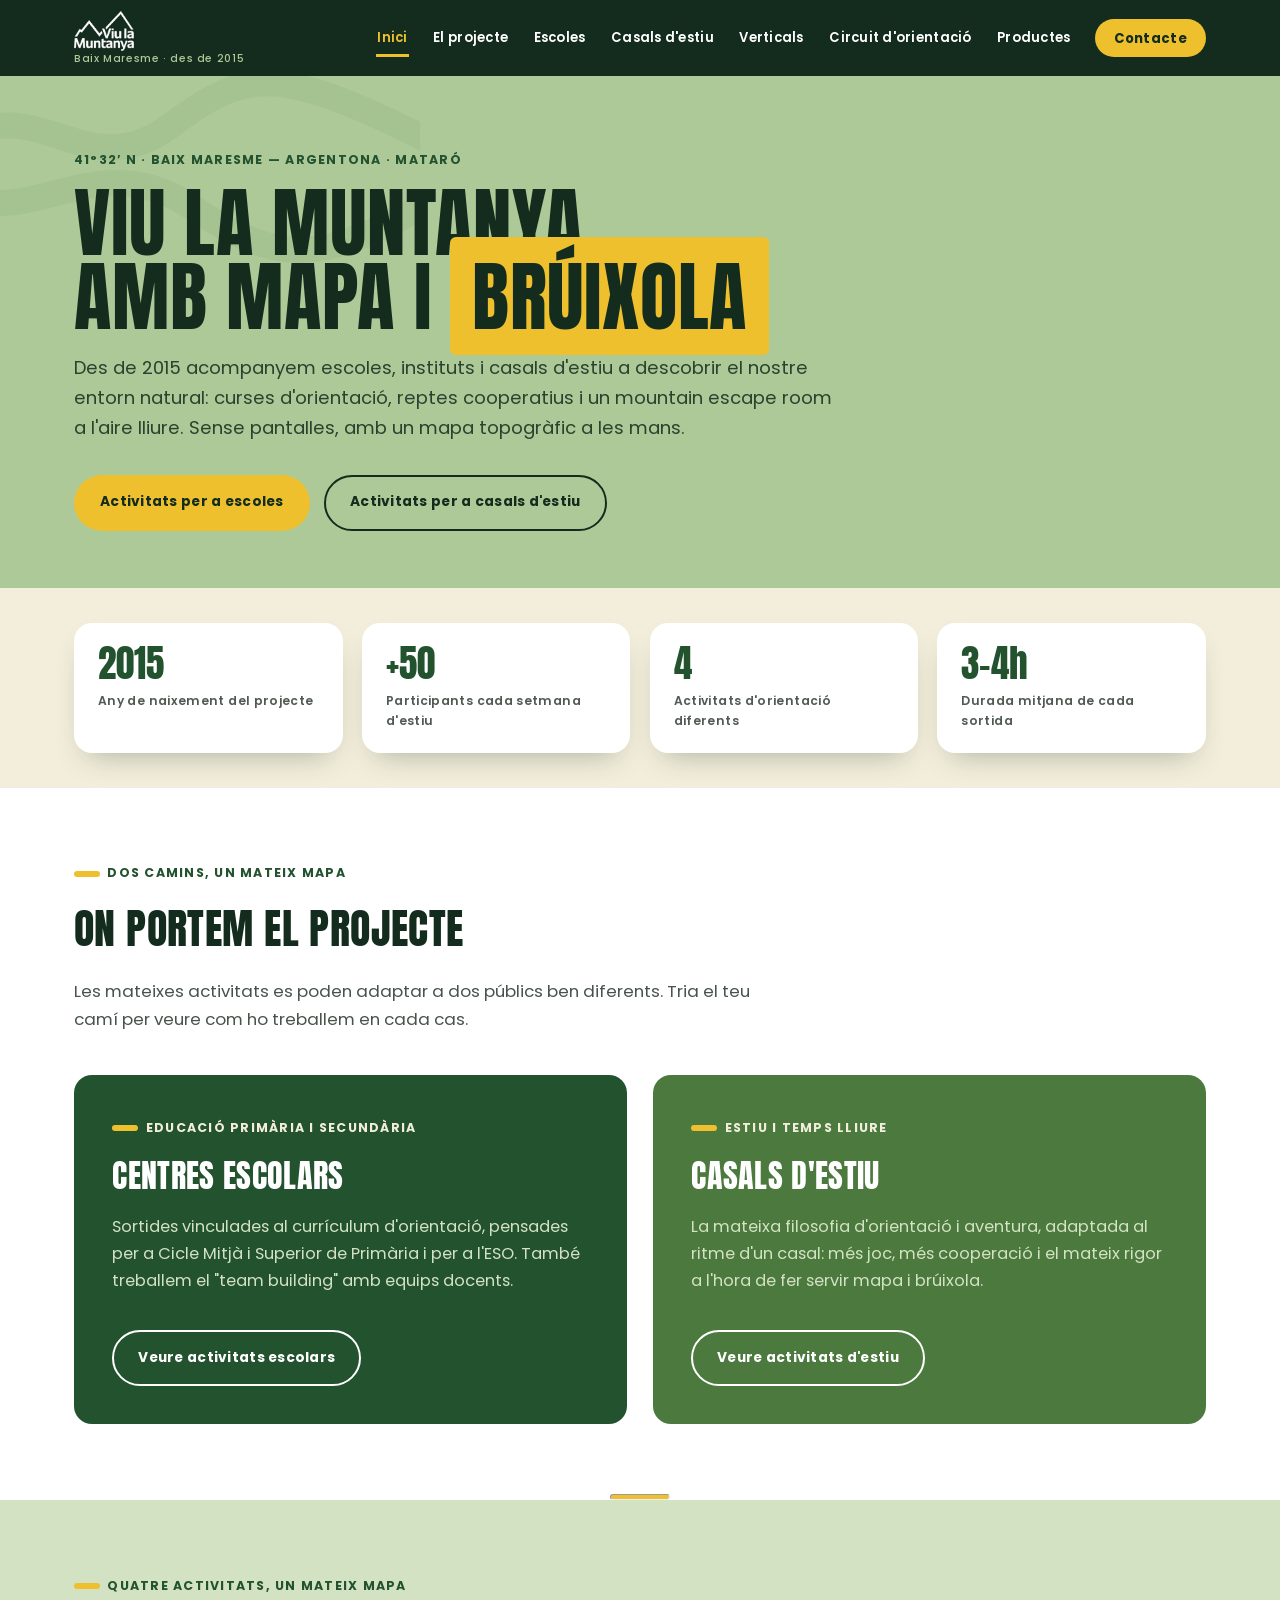
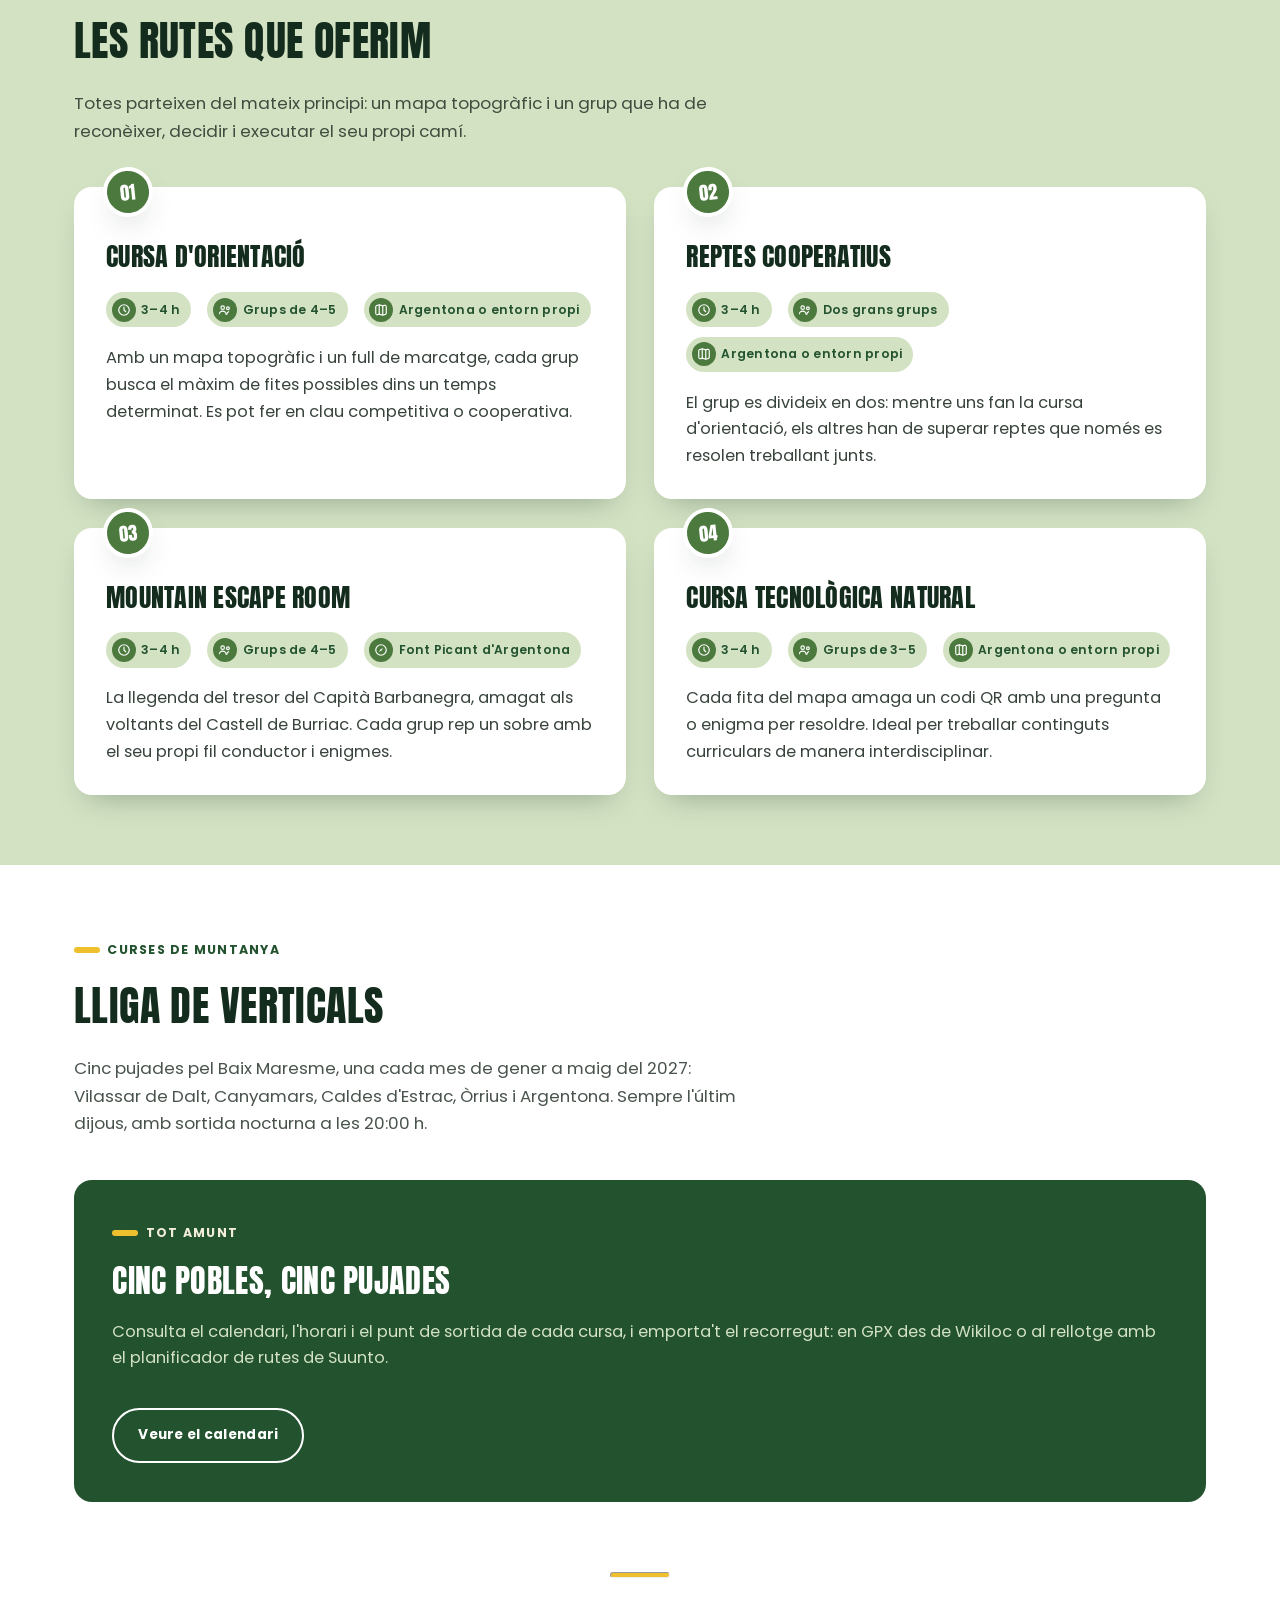
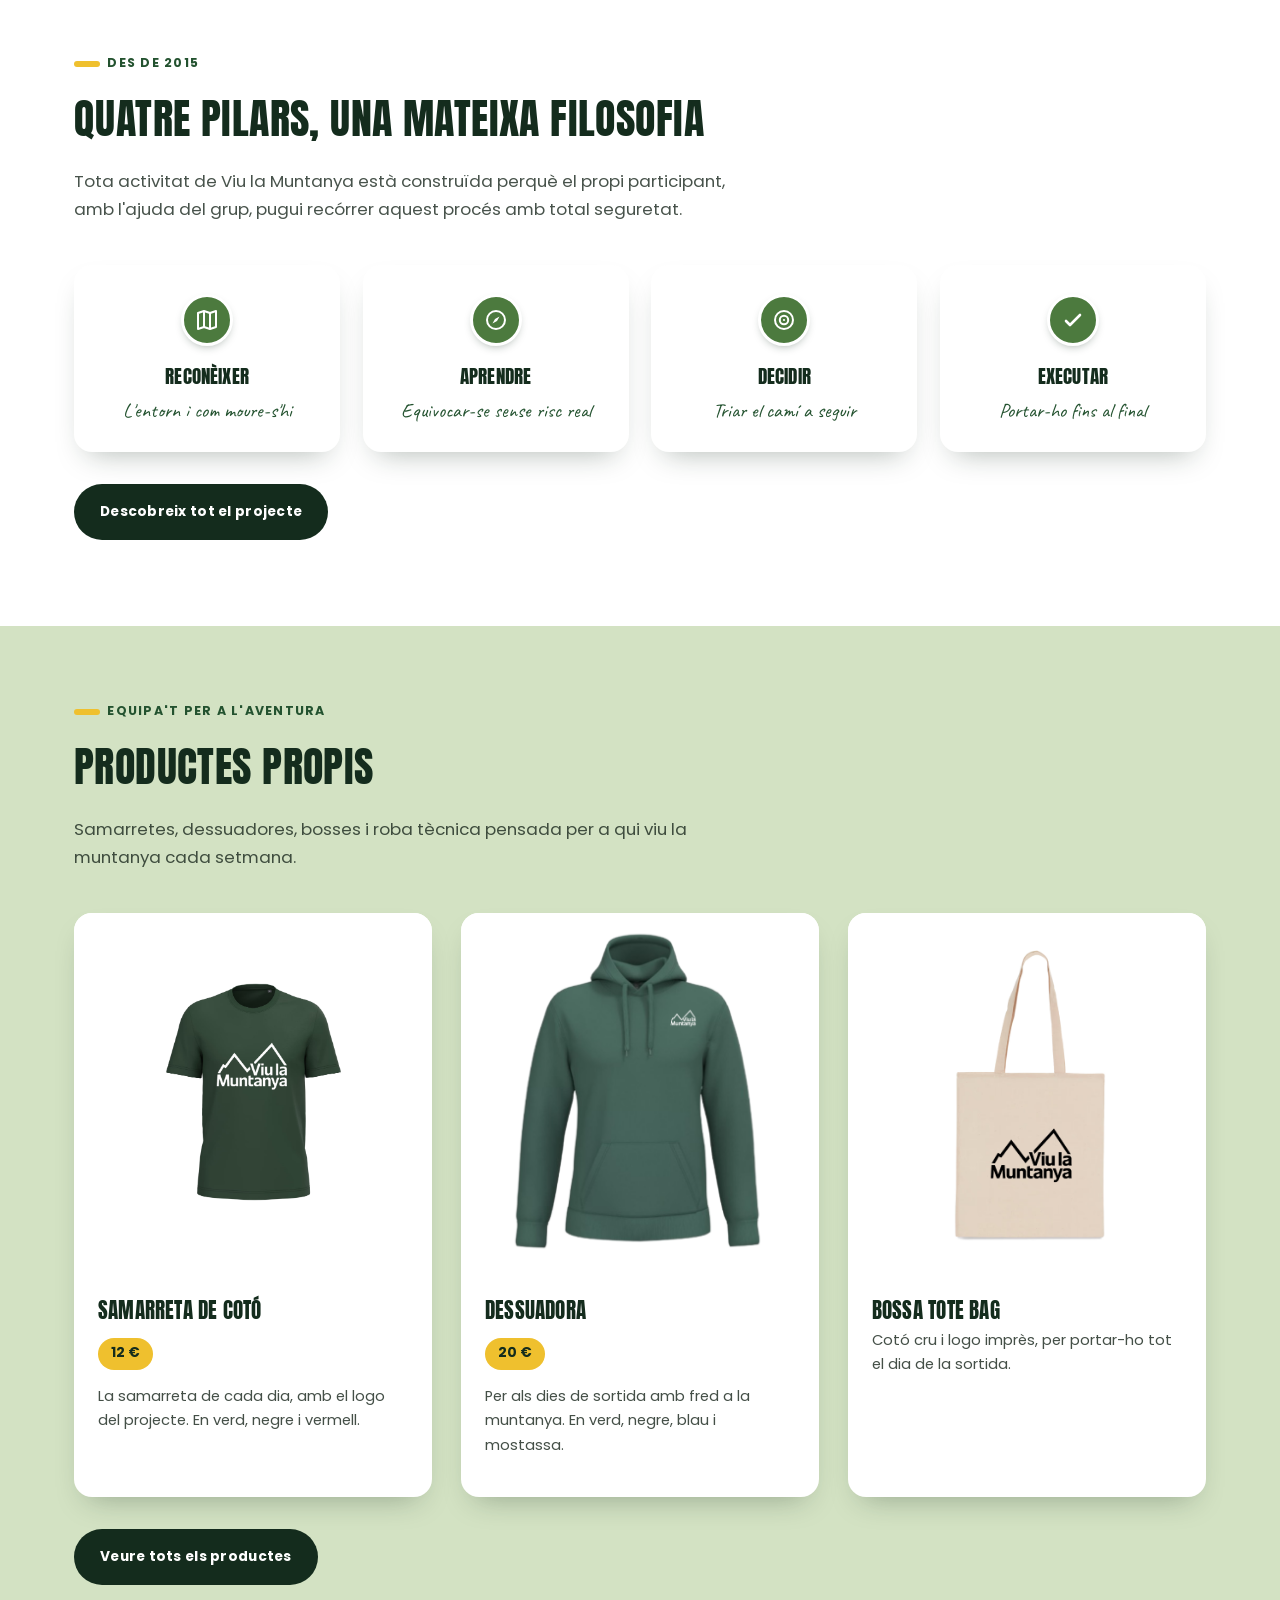
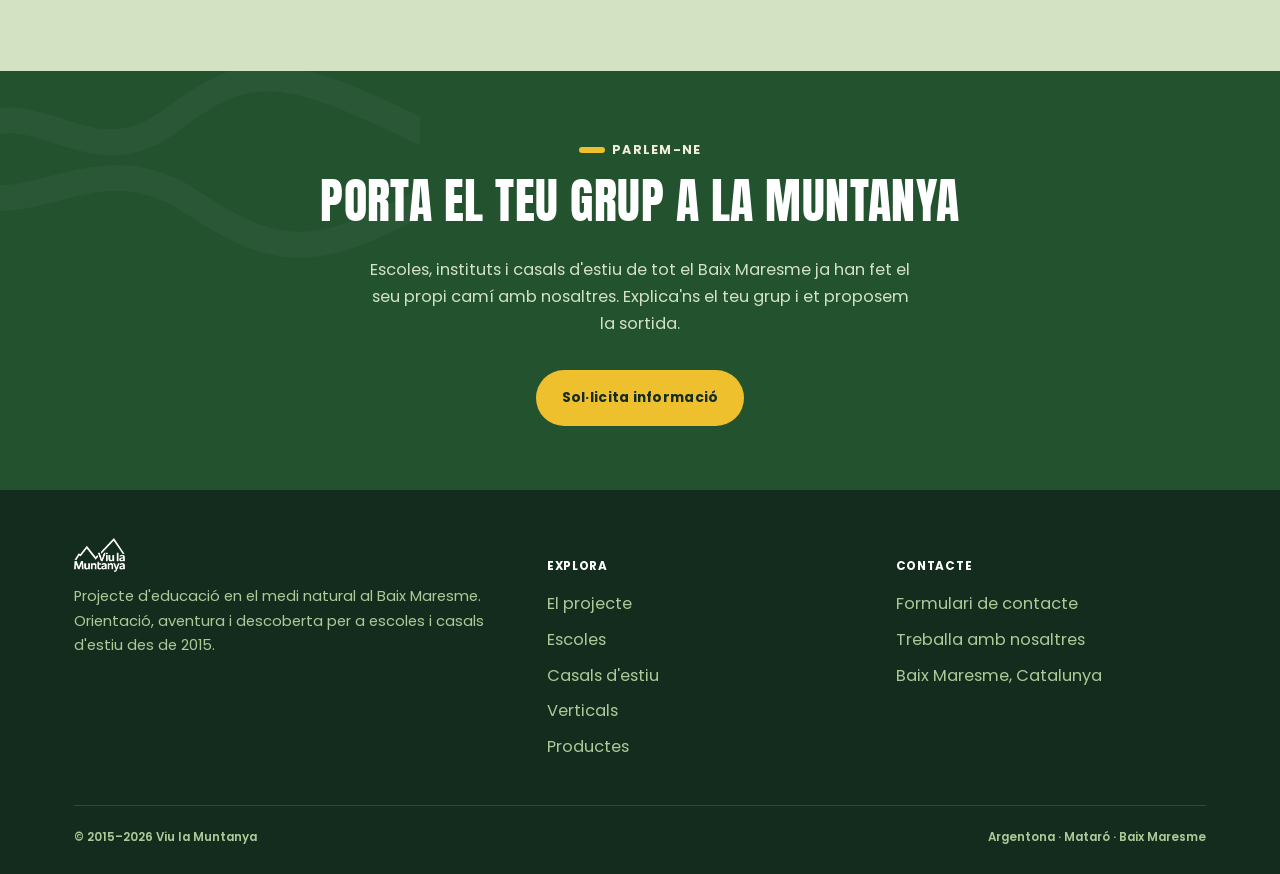
==== commit 873ac9d9: "UPDATE" ====
--- a/index.html
+++ b/index.html
@@ -42,8 +42,8 @@
         <li><a href="escoles.html">Escoles</a></li>
         <li><a href="casals.html">Casals d'estiu</a></li>
         <li><a href="verticals.html">Verticals</a></li>
+        <li><a href="circuit-orientacio.html">Circuit d'orientació</a></li>
         <li><a href="productes.html">Productes</a></li>
-        <li><a href="treballa.html">Treballa amb nosaltres</a></li>
         <li><a href="contacte.html" class="nav__cta">Contacte</a></li>
       </ul>
     </nav>
--- a/css/styles.css
+++ b/css/styles.css
@@ -722,3 +722,9 @@
   .vertical-facts > div { grid-template-columns: 1fr; gap: 0.15rem; }
 }
 #calendari, #verticals { scroll-margin-top: 90px; }
+
+/* Llistes del reglament de la lliga */
+.rule-list { display: grid; gap: 0.7rem; margin: 0.2rem 0 0; }
+.rule-list li { position: relative; padding-left: 1.4rem; font-size: 0.95rem; line-height: 1.6; opacity: 0.88; }
+.rule-list li::before { content: ""; position: absolute; left: 0; top: 0.62em; width: 8px; height: 8px; border-radius: 50%; background: var(--yellow); }
+.infobox .price-tag { margin: 0.2rem 0 0.7rem; }
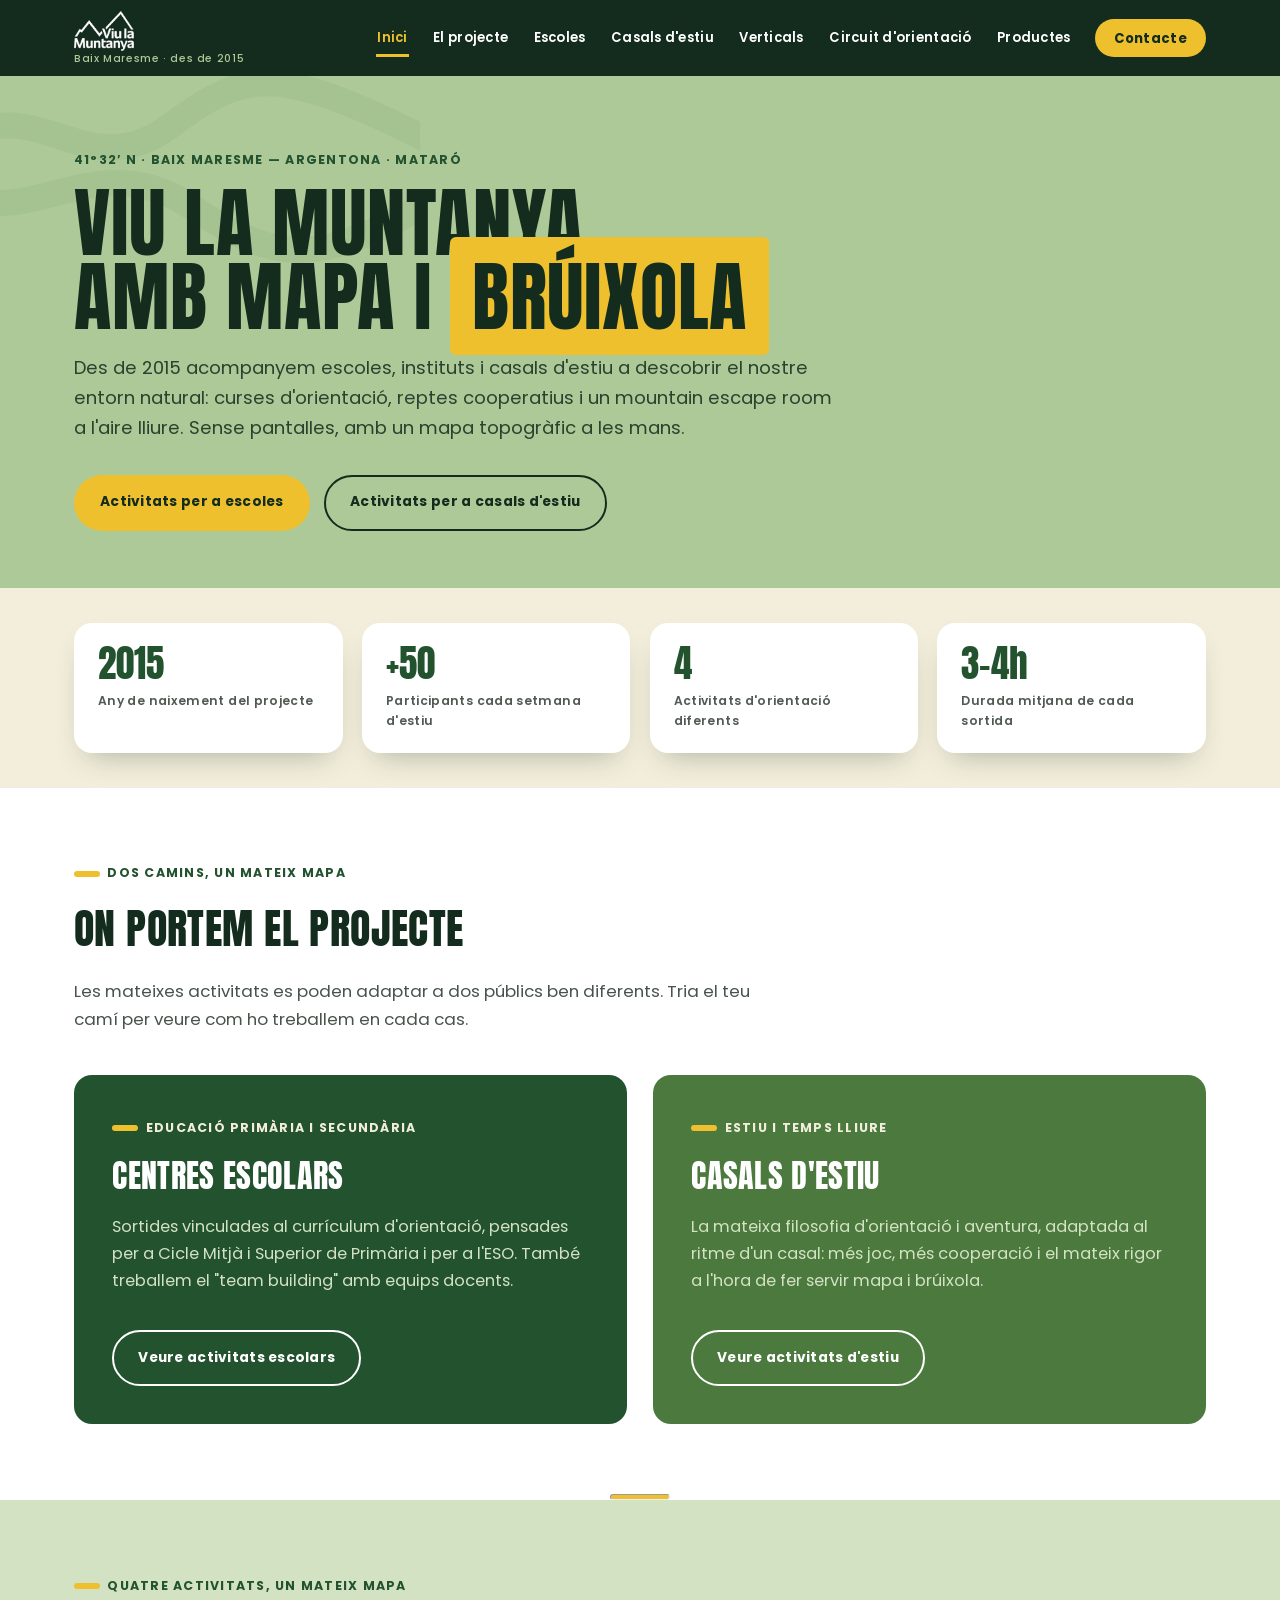
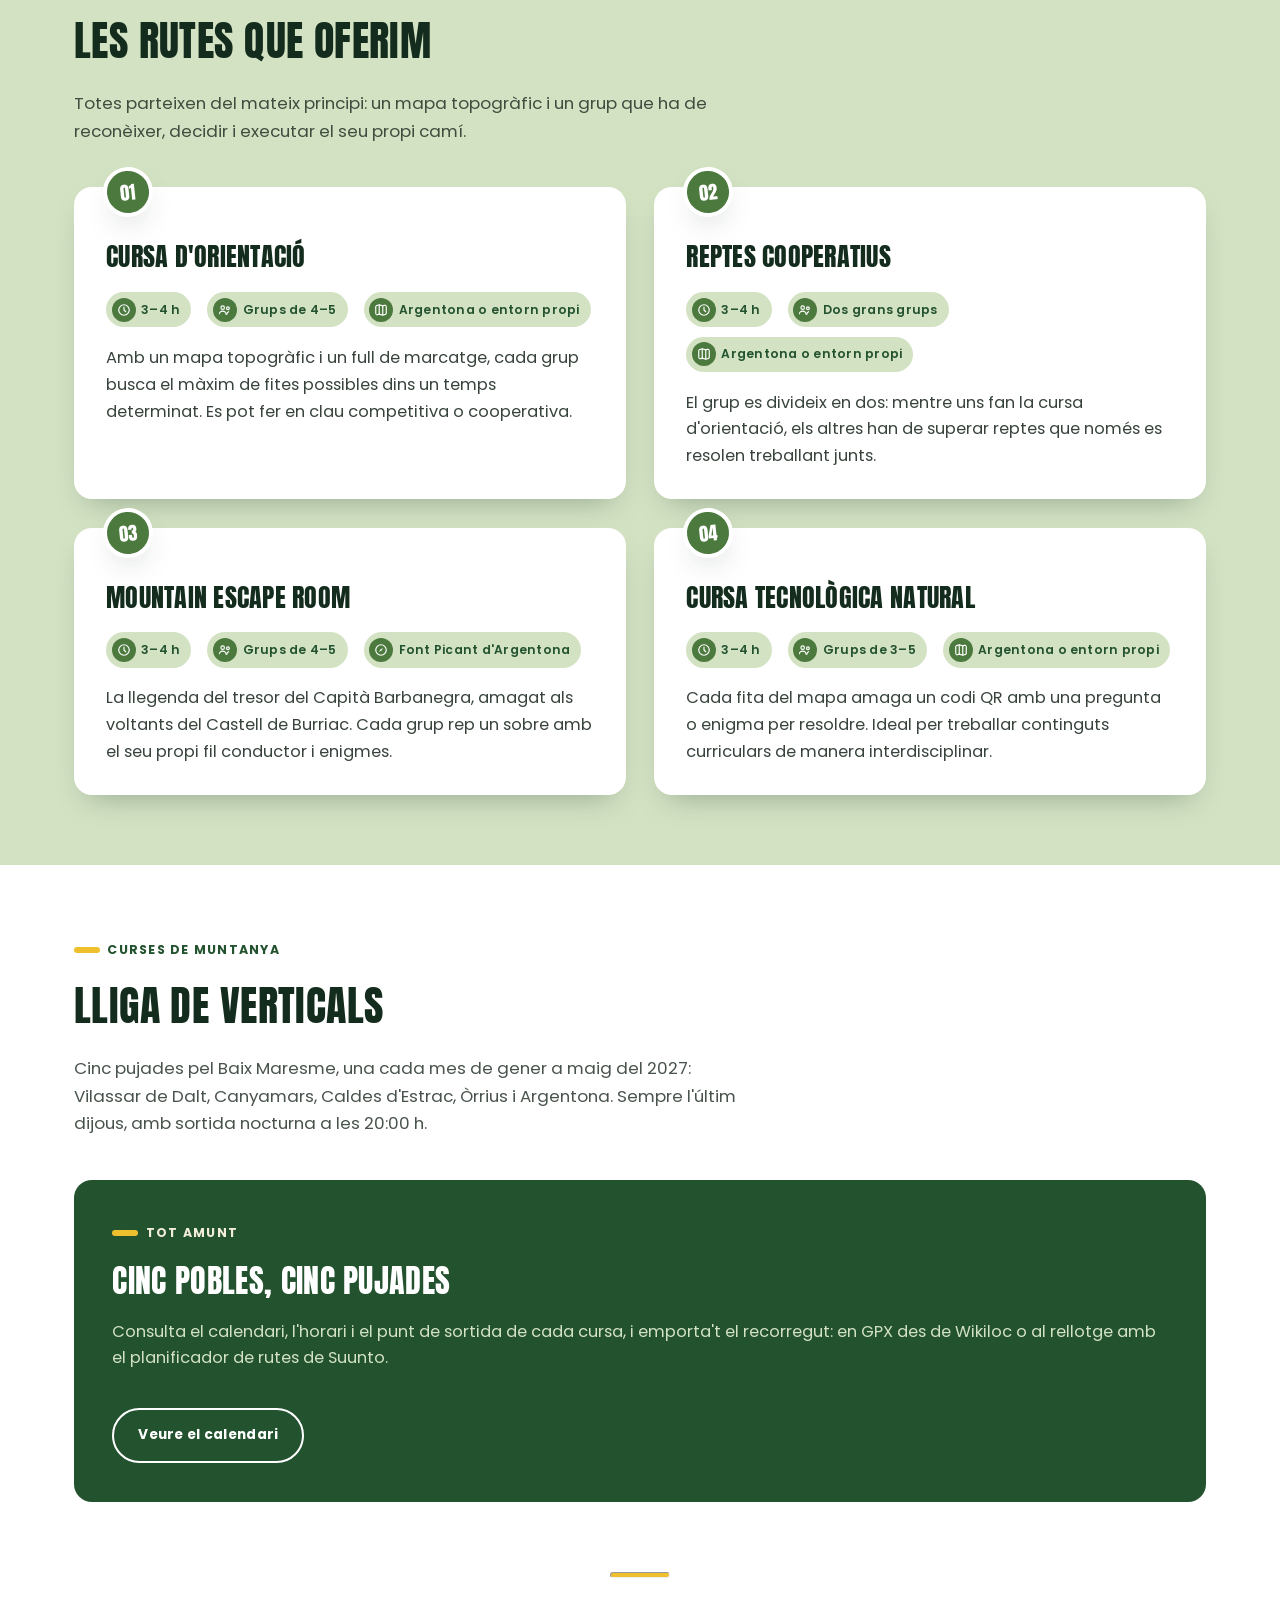
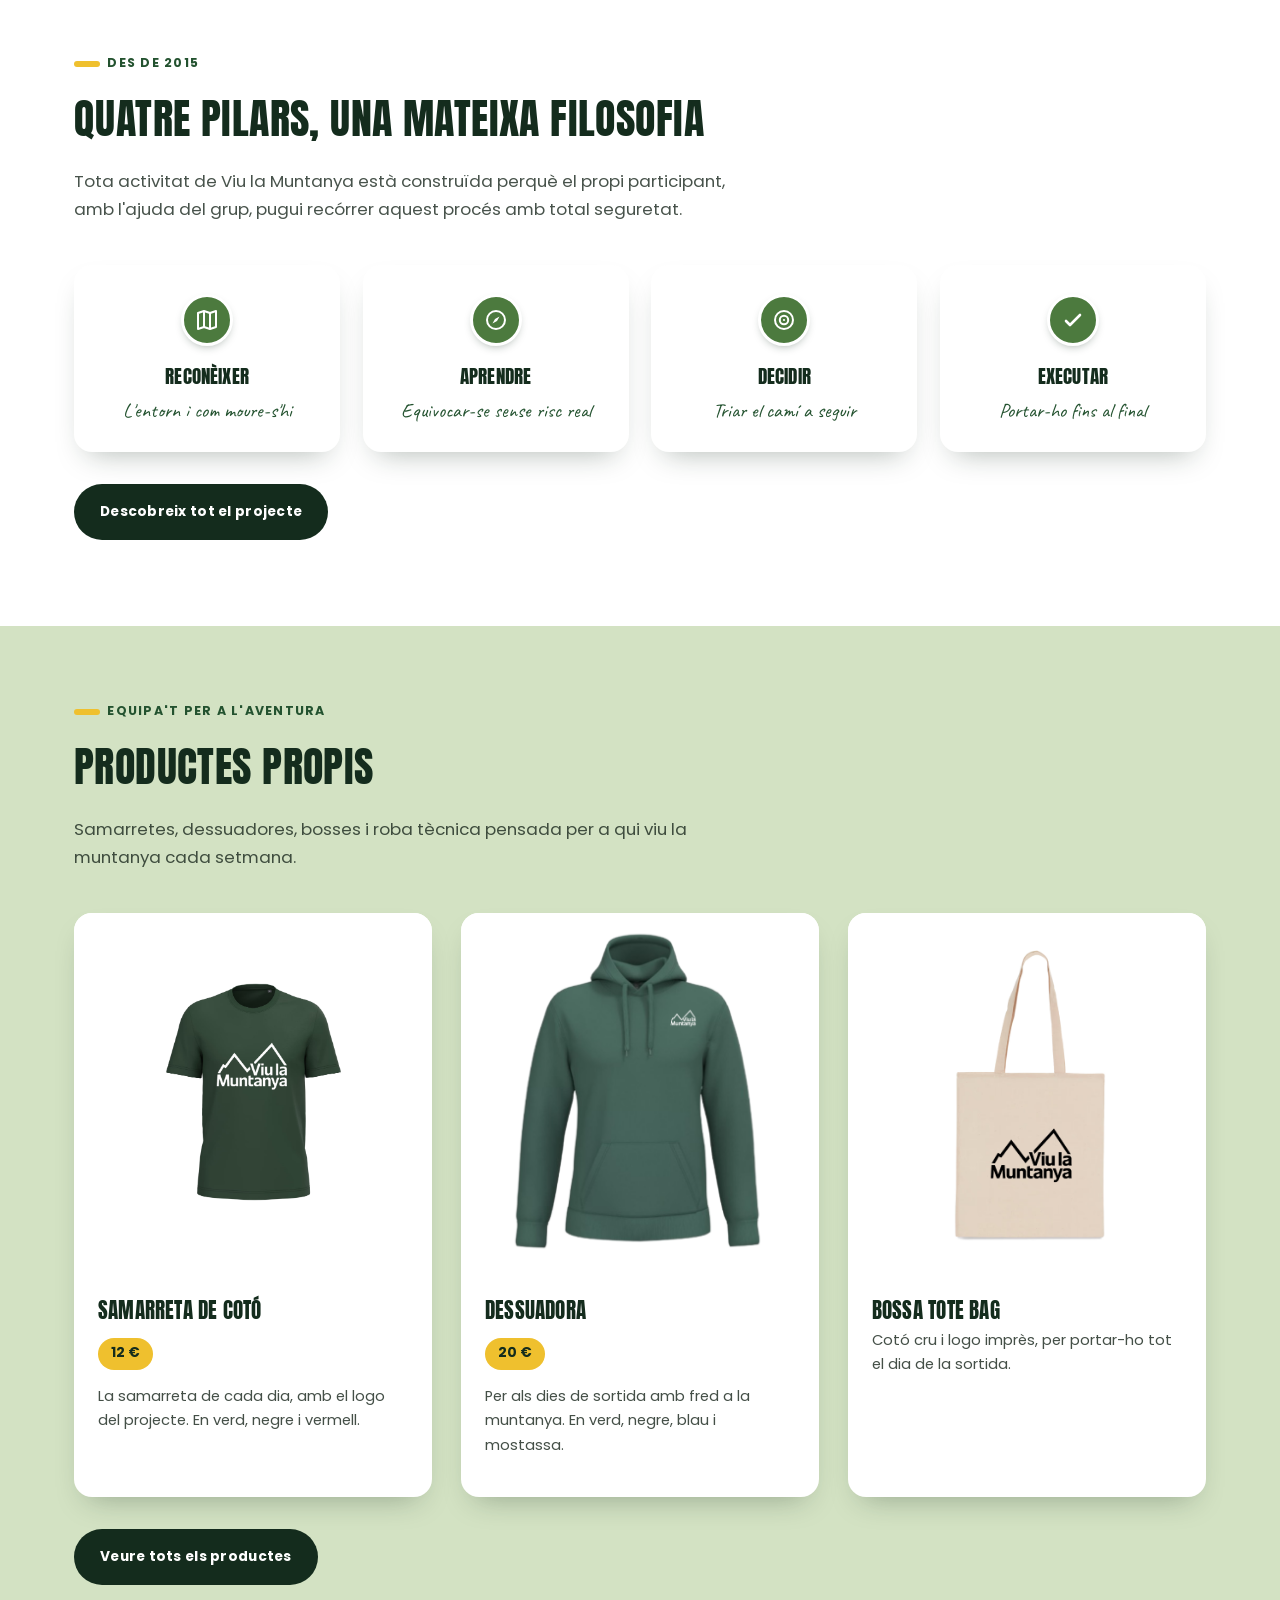
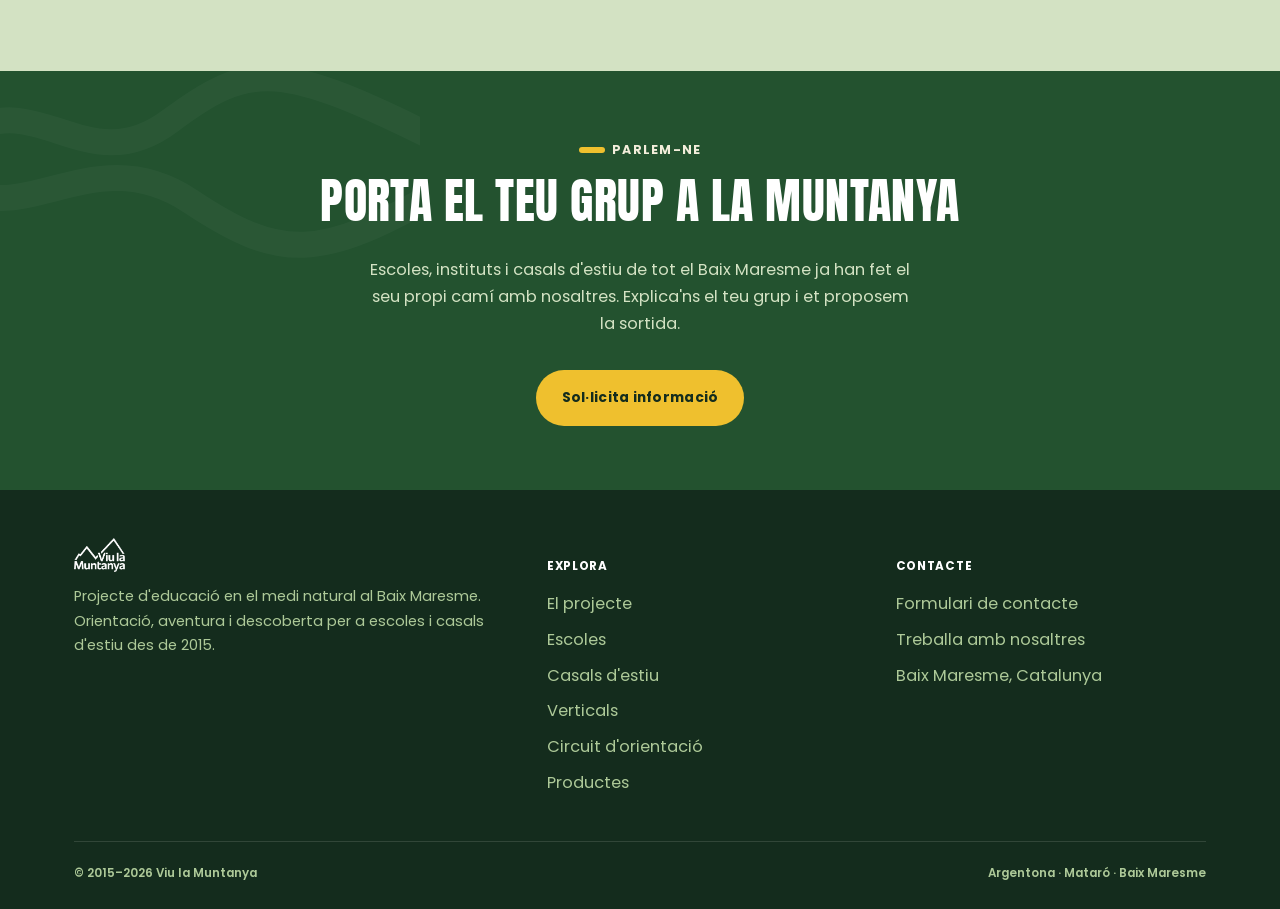
==== commit a25a96d9: "UPDATE" ====
--- a/index.html
+++ b/index.html
@@ -272,6 +272,7 @@
           <li><a href="escoles.html">Escoles</a></li>
           <li><a href="casals.html">Casals d'estiu</a></li>
           <li><a href="verticals.html">Verticals</a></li>
+          <li><a href="circuit-orientacio.html">Circuit d'orientació</a></li>
           <li><a href="productes.html">Productes</a></li>
         </ul>
       </div>
--- a/css/styles.css
+++ b/css/styles.css
@@ -727,4 +727,64 @@
 .rule-list { display: grid; gap: 0.7rem; margin: 0.2rem 0 0; }
 .rule-list li { position: relative; padding-left: 1.4rem; font-size: 0.95rem; line-height: 1.6; opacity: 0.88; }
 .rule-list li::before { content: ""; position: absolute; left: 0; top: 0.62em; width: 8px; height: 8px; border-radius: 50%; background: var(--yellow); }
-.infobox .price-tag { margin: 0.2rem 0 0.7rem; }+.infobox .price-tag { margin: 0.2rem 0 0.7rem; }
+
+/* Carrusel de fotos de producte (manual, sense rotació automàtica) */
+.product-carousel { position: relative; background: var(--white); }
+.product-carousel__track {
+  display: flex;
+  overflow-x: auto;
+  scroll-snap-type: x mandatory;
+  scroll-behavior: smooth;
+  -webkit-overflow-scrolling: touch;
+  scrollbar-width: none;
+}
+.product-carousel__track::-webkit-scrollbar { display: none; }
+.product-carousel__track img {
+  flex: 0 0 100%;
+  width: 100%;
+  aspect-ratio: 4 / 5;
+  object-fit: contain;
+  background: var(--white);
+  padding: 10px;
+  scroll-snap-align: center;
+}
+.product-carousel__nav {
+  position: absolute;
+  top: 50%;
+  transform: translateY(-50%);
+  width: 38px;
+  height: 38px;
+  border: none;
+  border-radius: 50%;
+  cursor: pointer;
+  background: rgba(255,255,255,0.94);
+  color: var(--green-ink);
+  box-shadow: 0 2px 10px rgba(20,44,29,0.18);
+  display: flex;
+  align-items: center;
+  justify-content: center;
+  transition: background 0.15s ease, opacity 0.15s ease;
+}
+.product-carousel__nav:hover { background: var(--yellow); }
+.product-carousel__nav--prev { left: 10px; }
+.product-carousel__nav--next { right: 10px; }
+.product-carousel__nav[disabled] { opacity: 0.28; cursor: default; }
+.product-carousel__nav[disabled]:hover { background: rgba(255,255,255,0.94); }
+.product-carousel__dots {
+  position: absolute;
+  left: 0; right: 0; bottom: 10px;
+  display: flex;
+  justify-content: center;
+  gap: 6px;
+}
+.product-carousel__dots button {
+  width: 8px; height: 8px; padding: 0;
+  border: none; border-radius: 50%;
+  background: var(--sage);
+  cursor: pointer;
+  transition: width 0.18s ease, background 0.18s ease;
+}
+.product-carousel__dots button[aria-selected="true"] { width: 20px; border-radius: 999px; background: var(--green-mid); }
+.product-carousel.is-single .product-carousel__nav,
+.product-carousel.is-single .product-carousel__dots { display: none; }
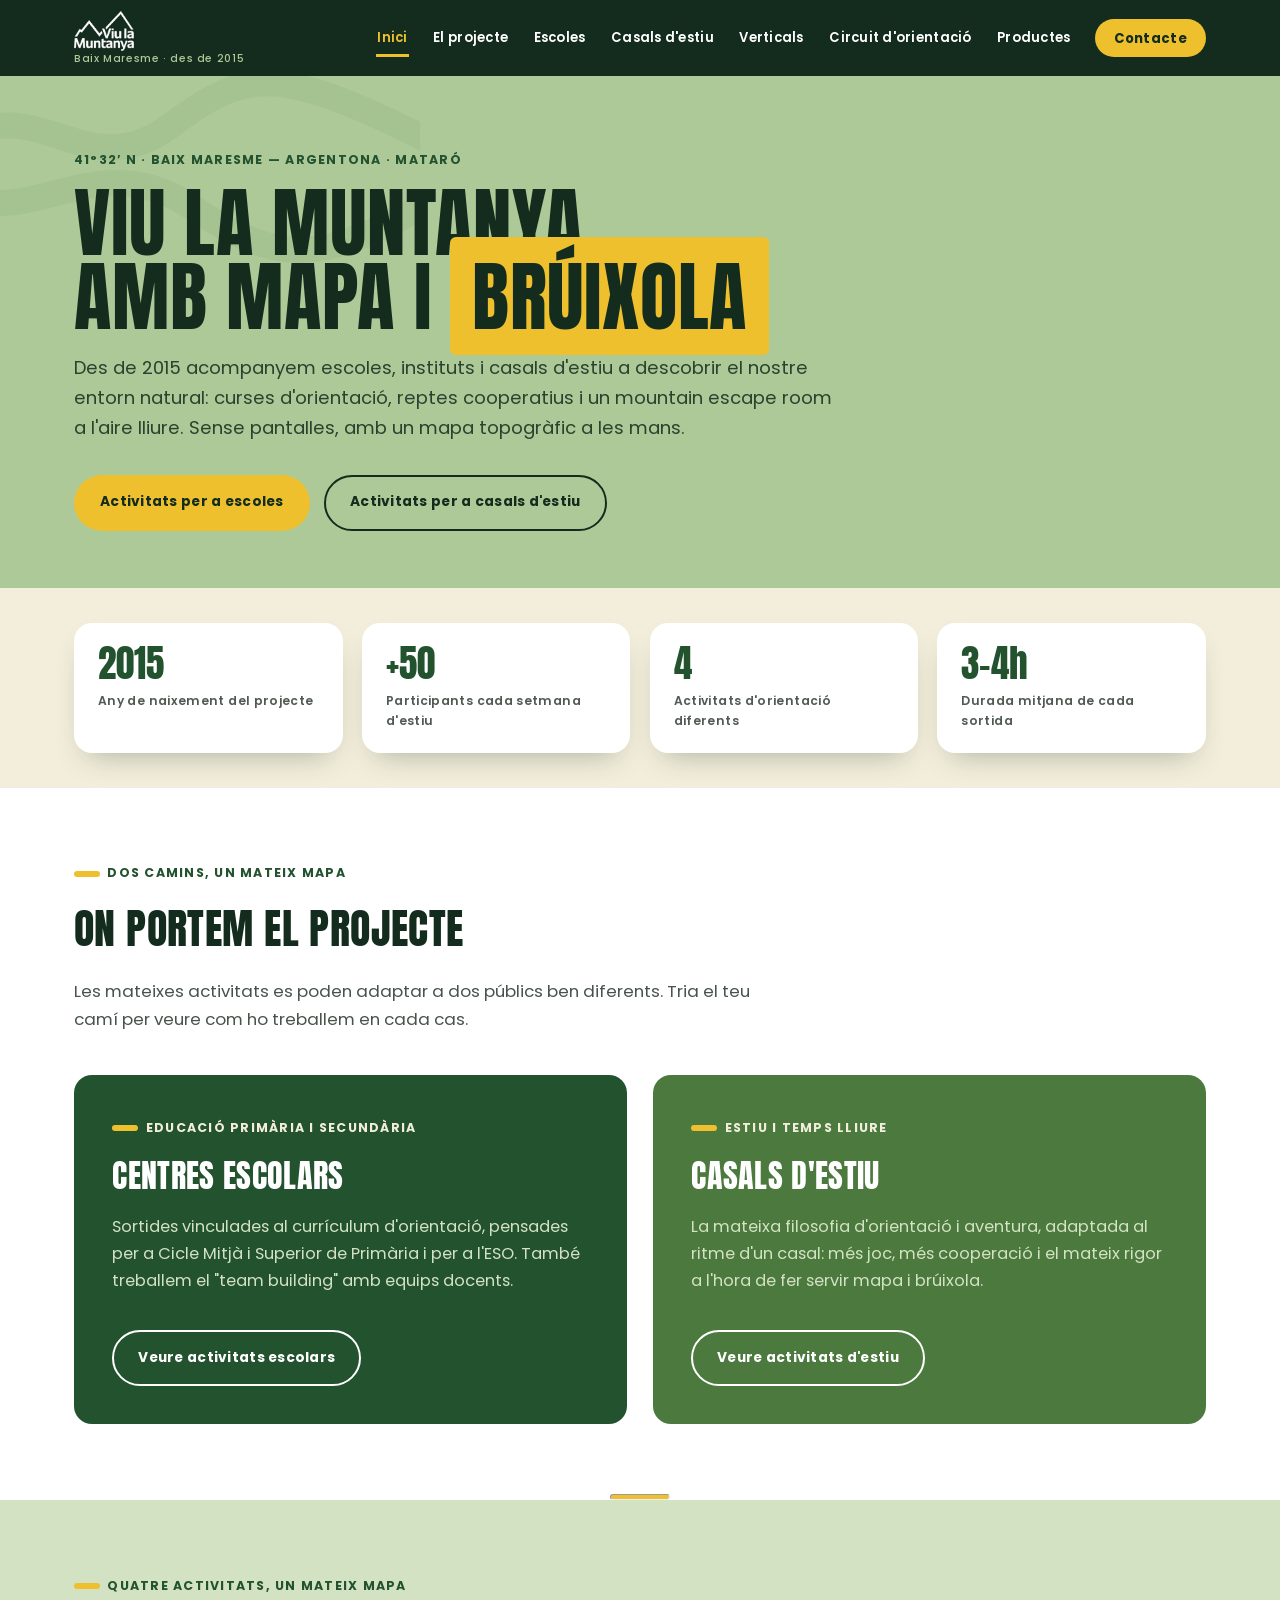
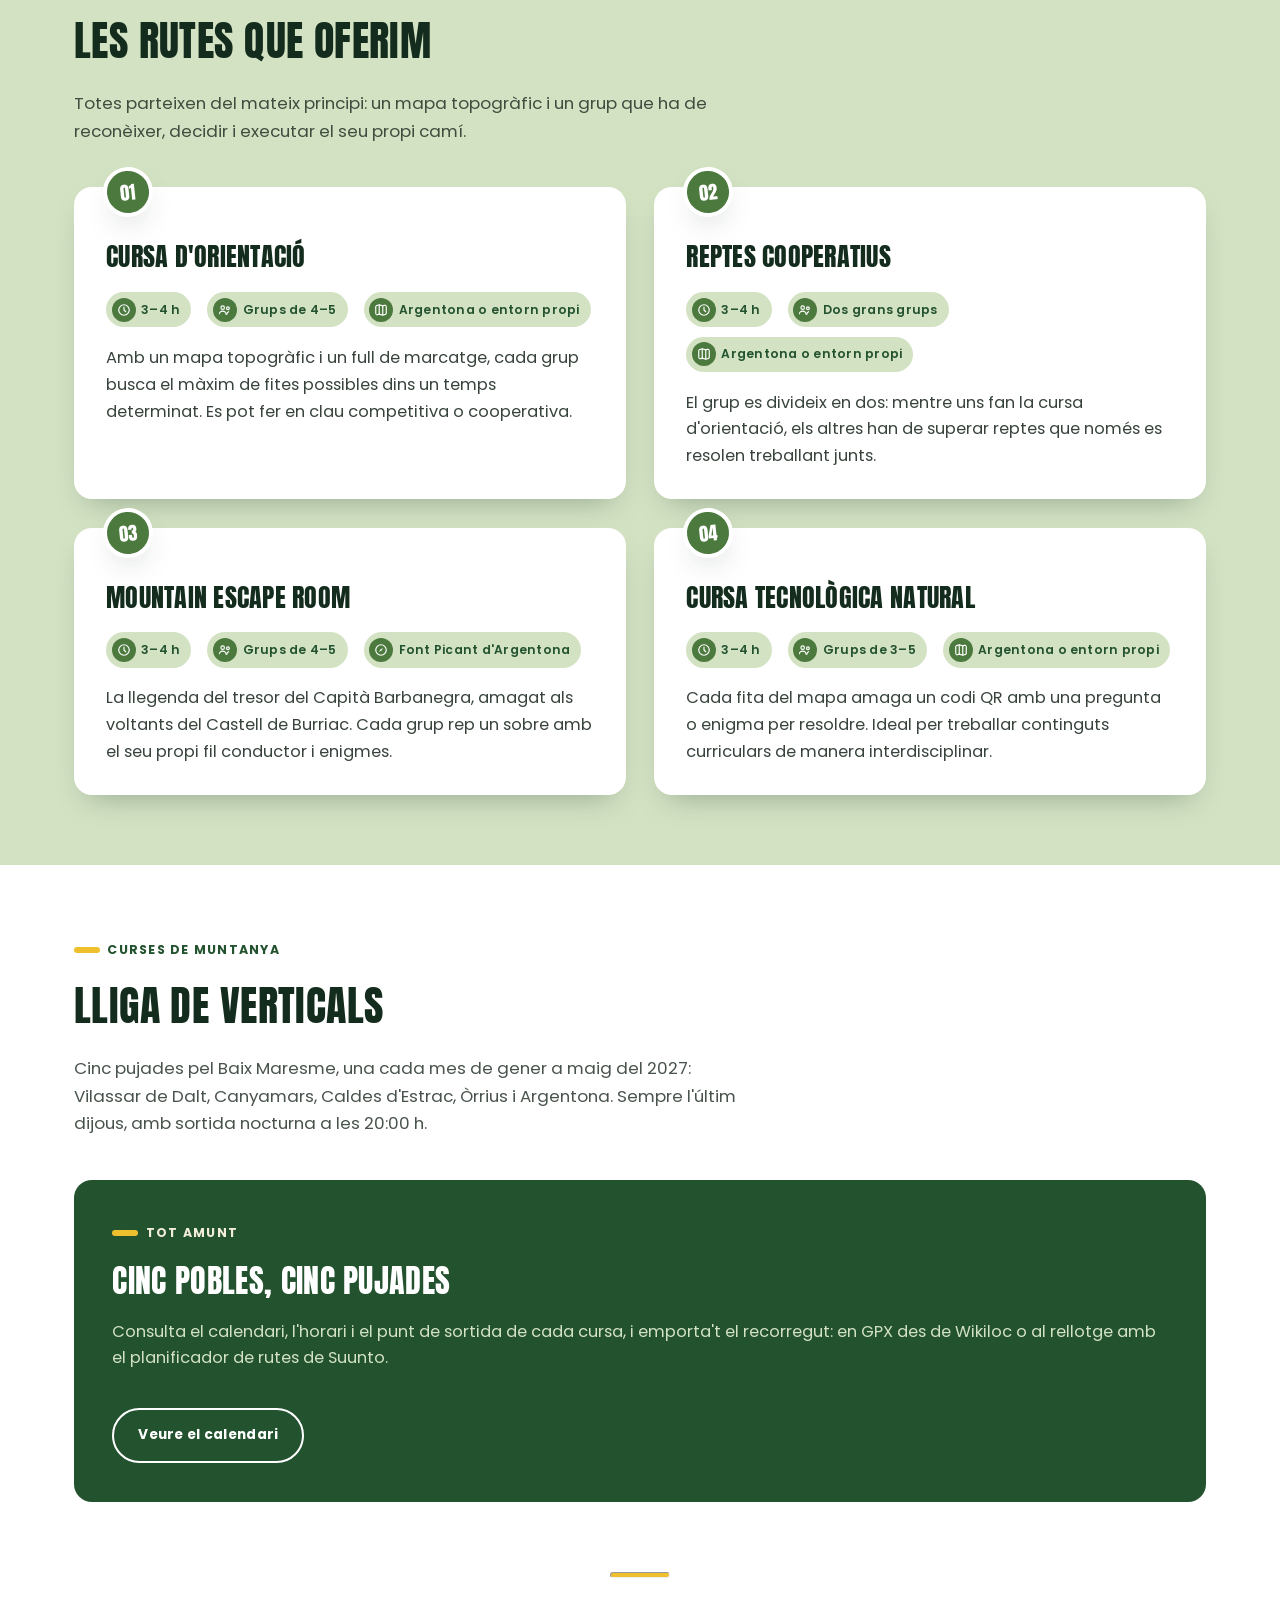
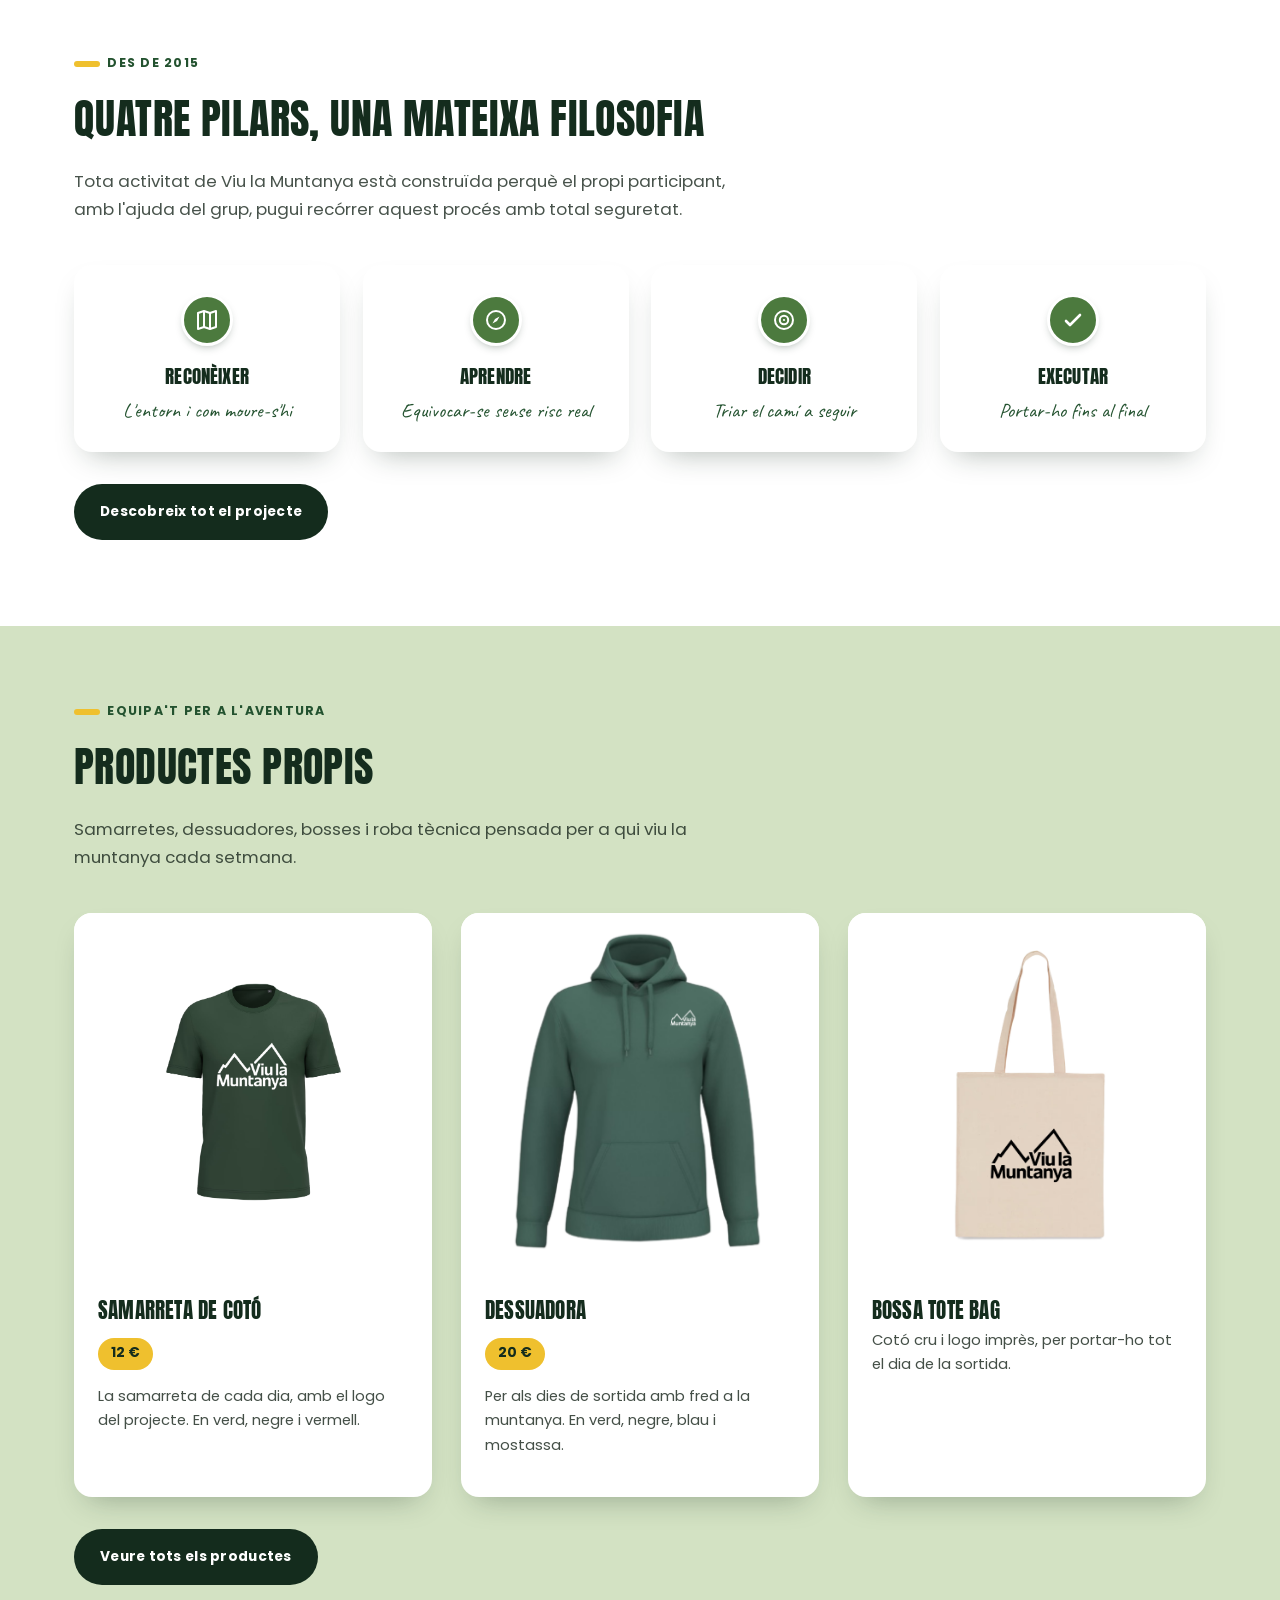
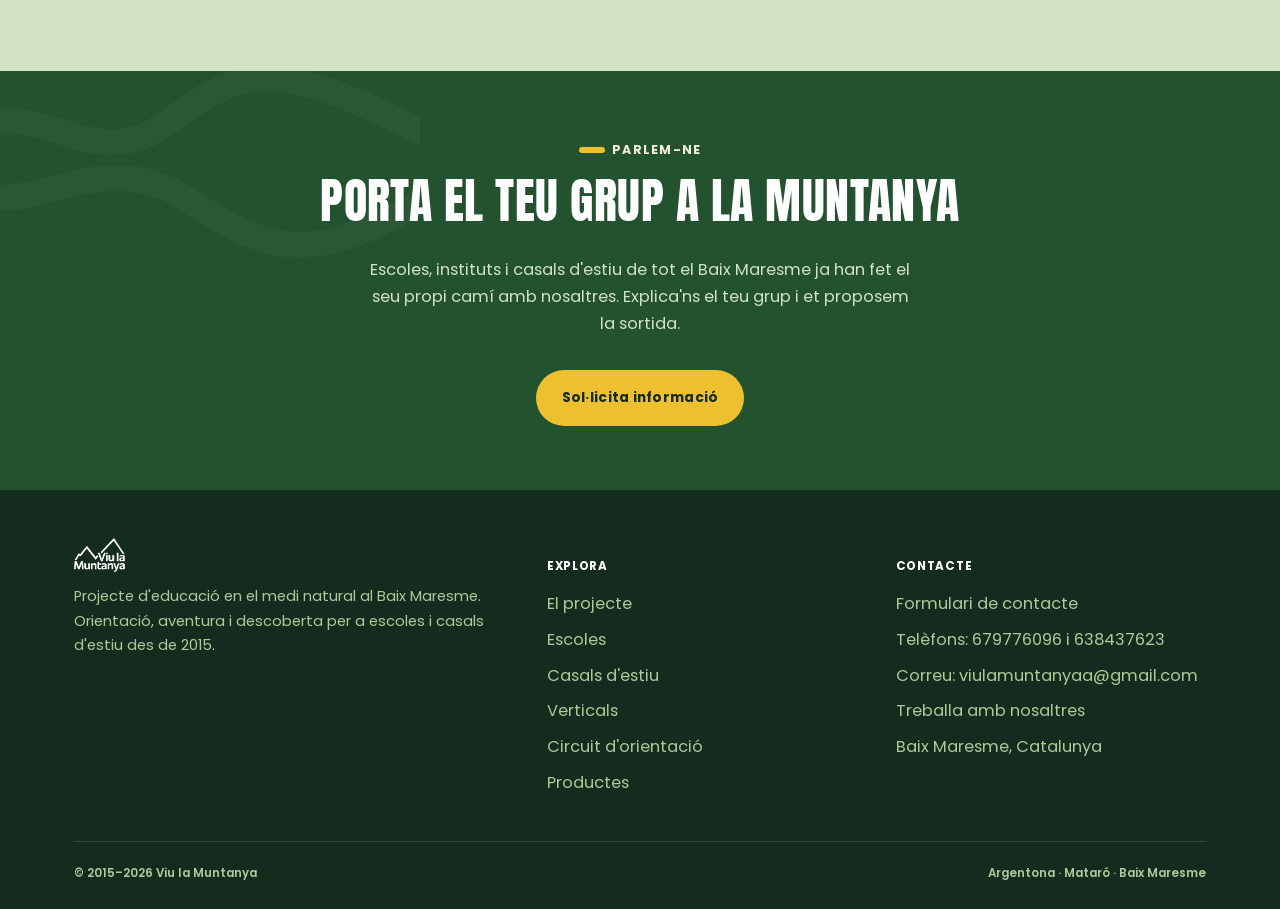
==== commit 23d3e735: "UPDATE FOOTER" ====
--- a/index.html
+++ b/index.html
@@ -280,6 +280,8 @@
         <h5>Contacte</h5>
         <ul class="footer__links">
           <li><a href="contacte.html">Formulari de contacte</a></li>
+          <li>Telèfons: 679776096 i 638437623</li>
+          <li>Correu: viulamuntanyaa@gmail.com</li>          
           <li><a href="treballa.html">Treballa amb nosaltres</a></li>
           <li>Baix Maresme, Catalunya</li>
         </ul>
